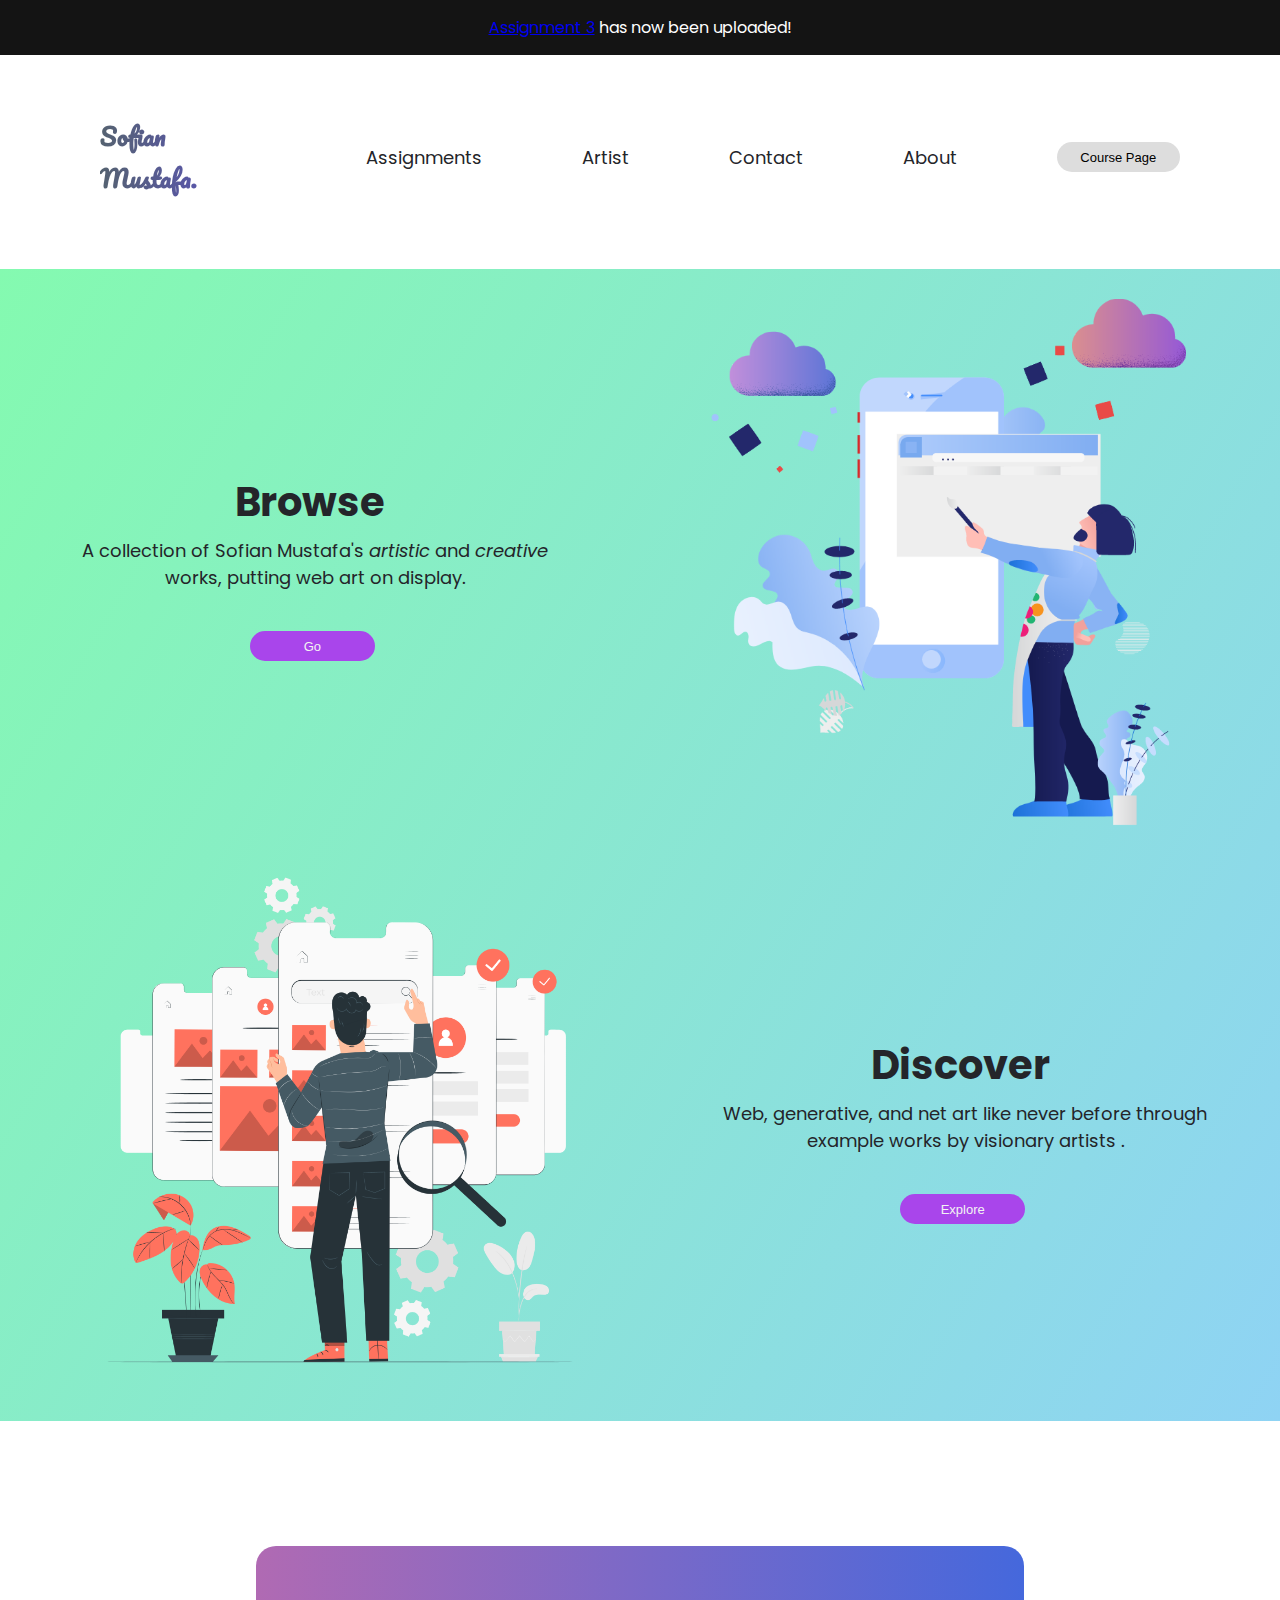
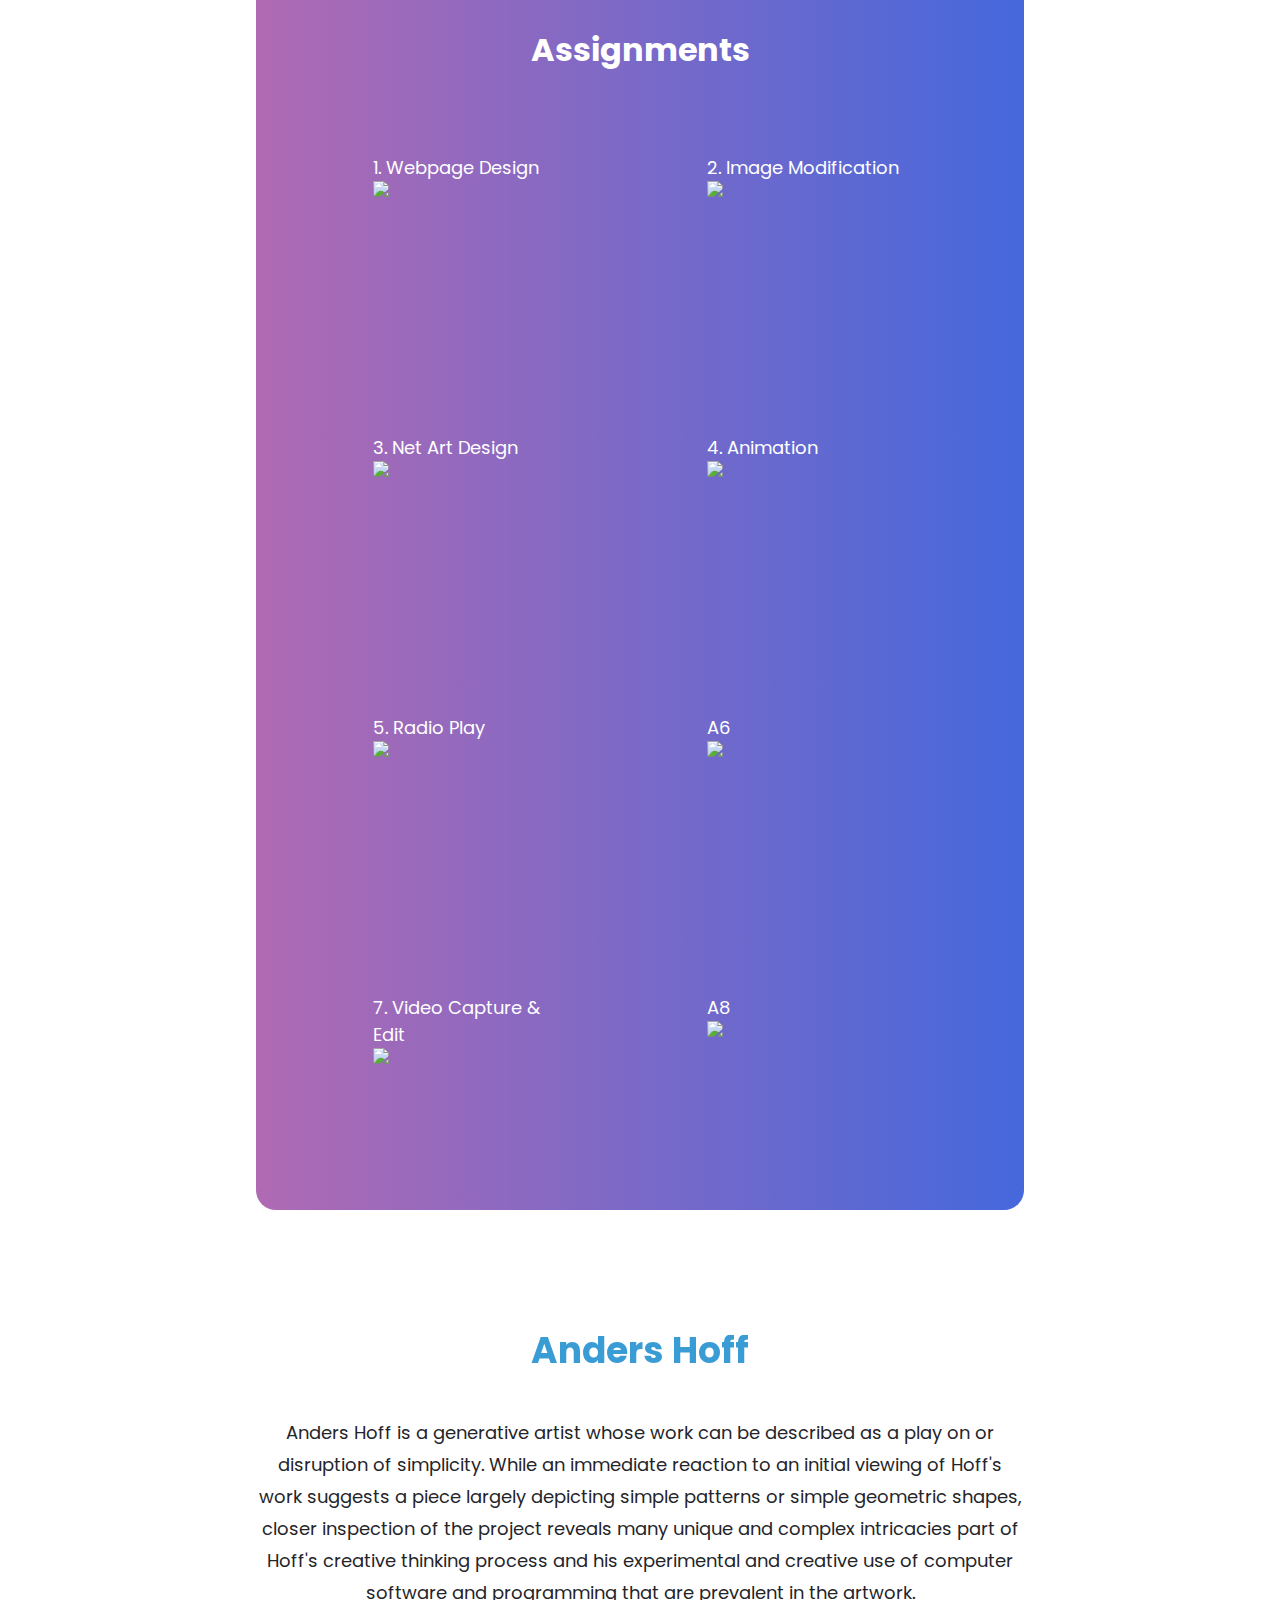
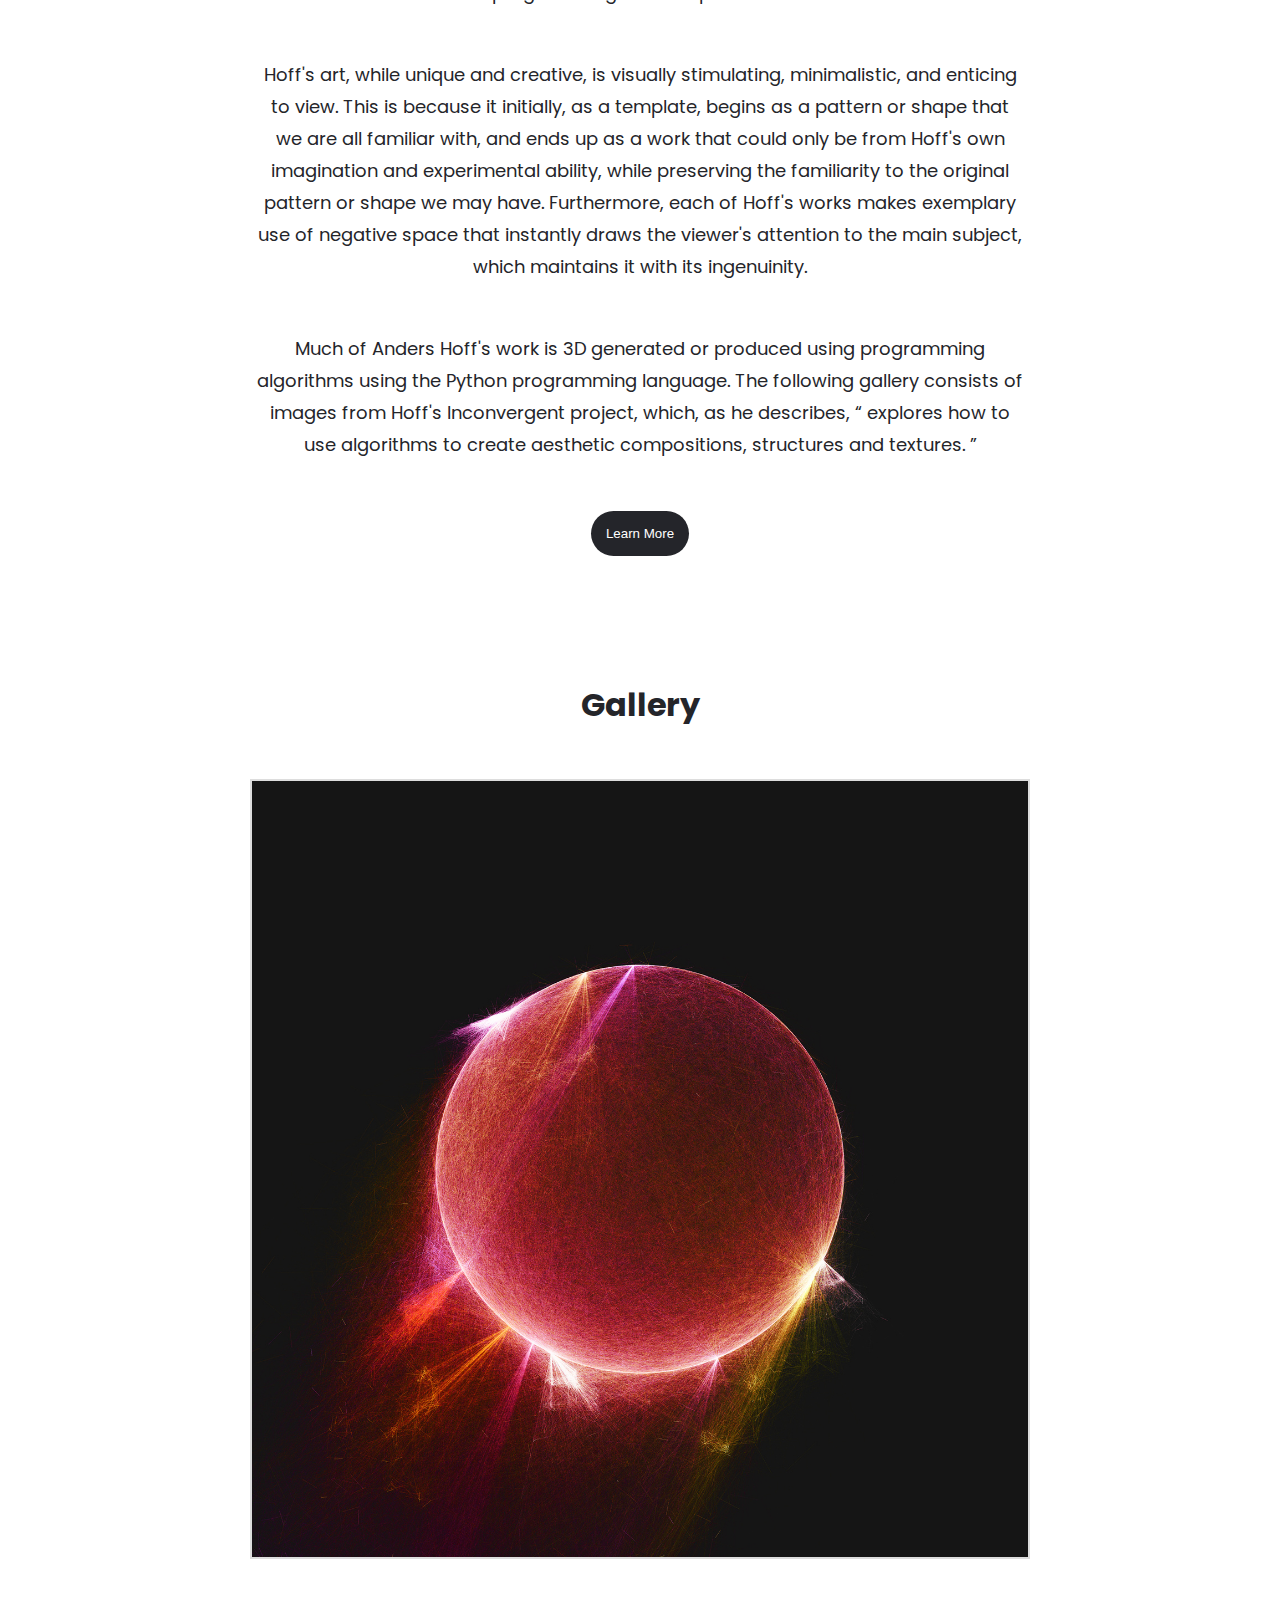
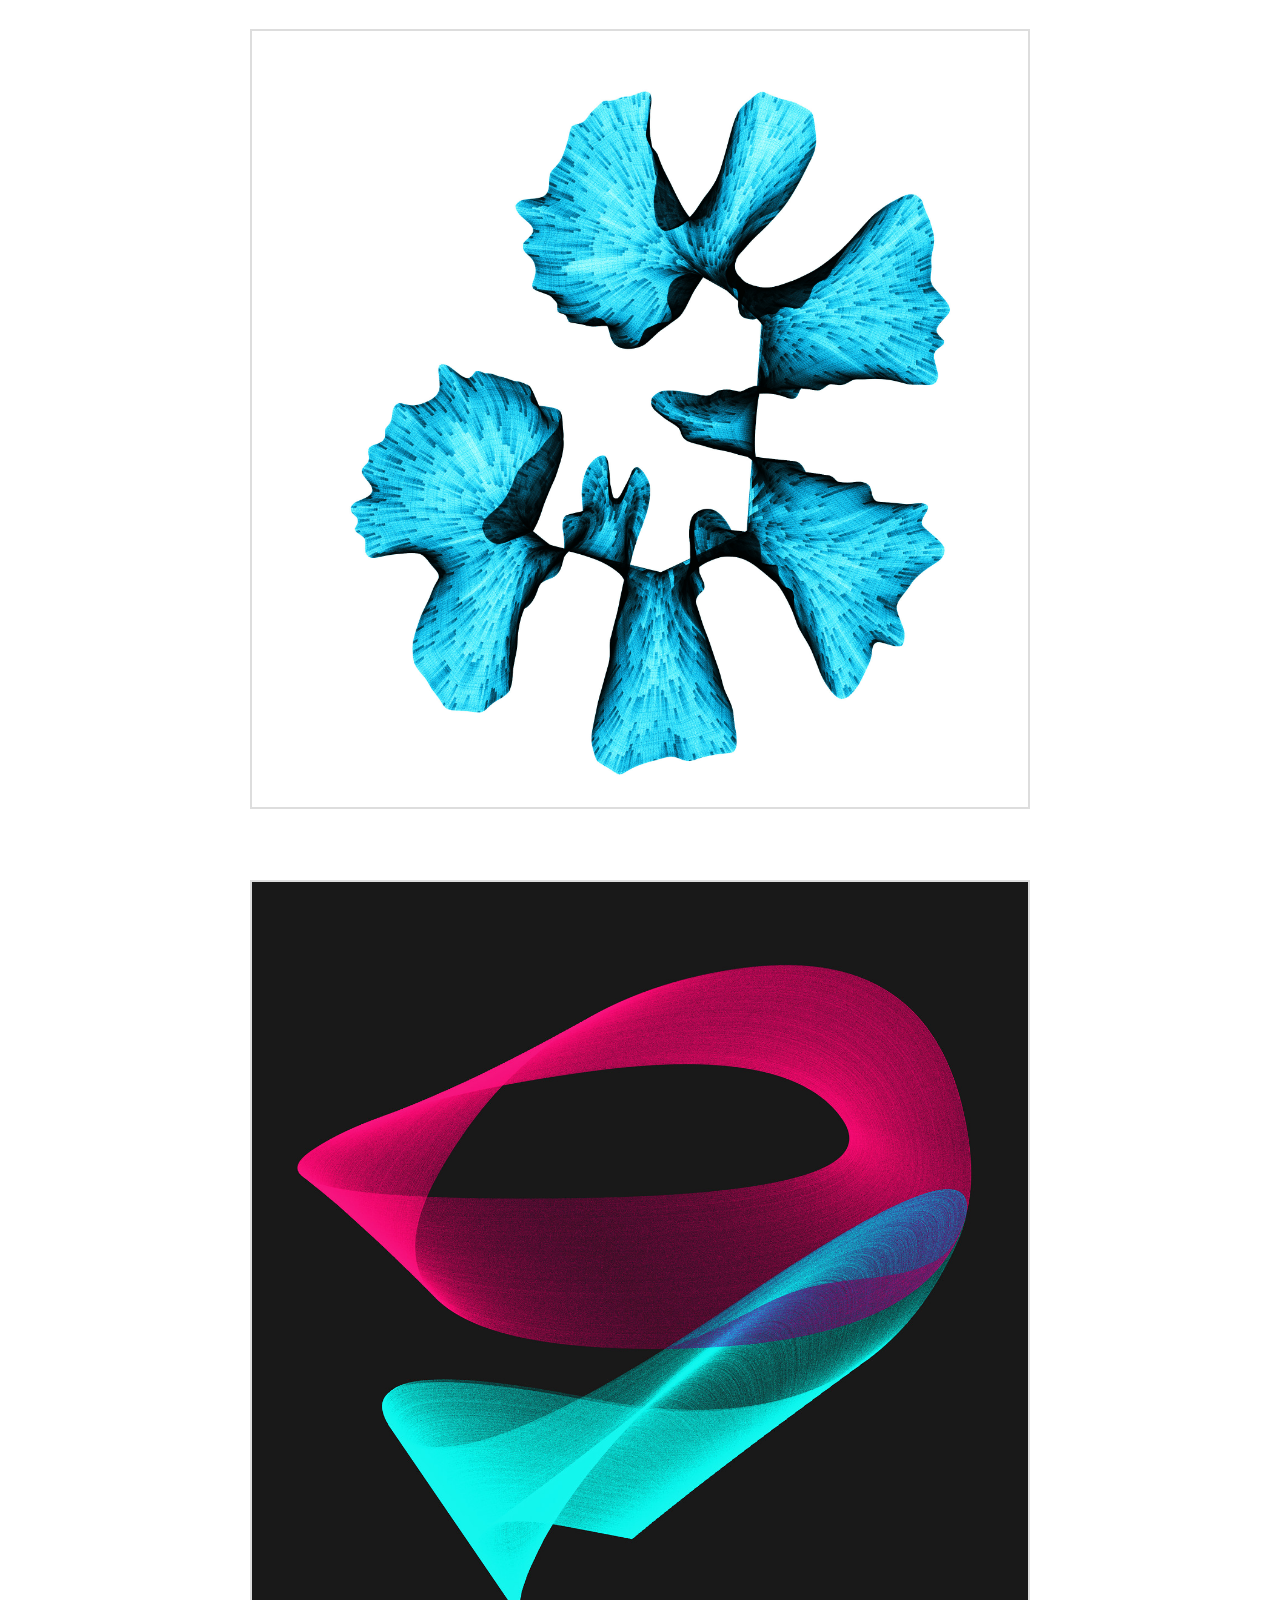
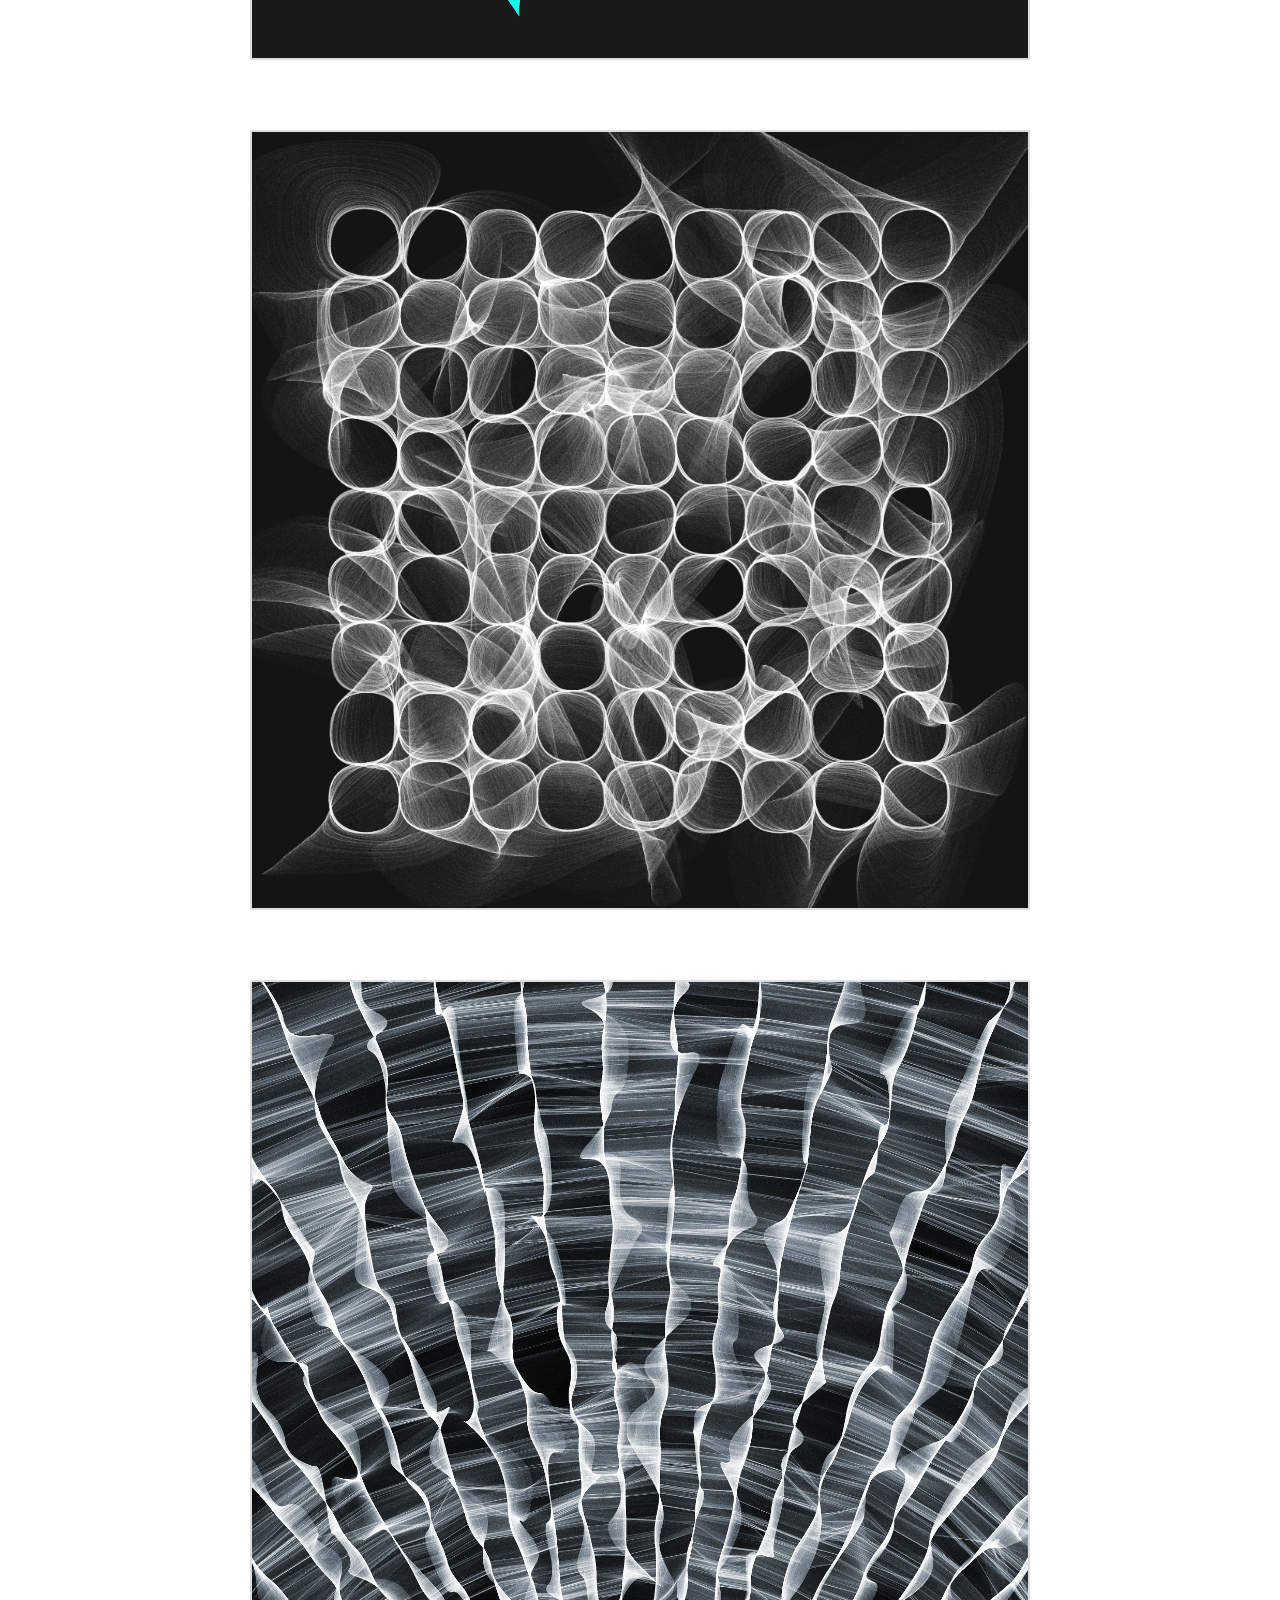
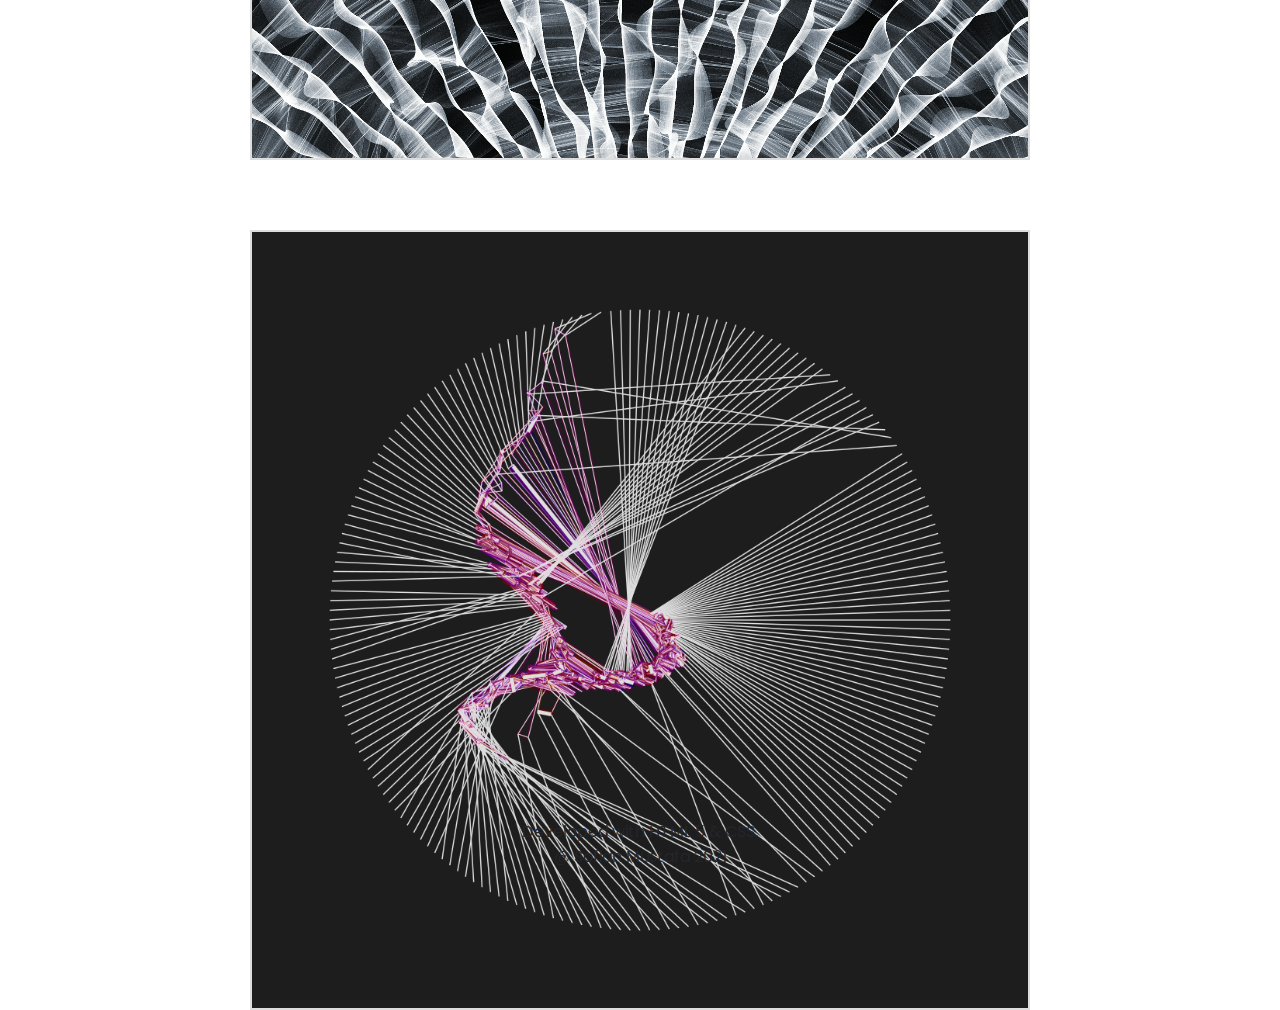
==== index.html @ a64d69df "Add files via upload" ====
<!DOCTYPE html>
<html lang="en">

<head>
    <meta charset="UTF-8">
    <meta name="viewport" content="width=device-width, initial-scale=1.0">
    <title>Art 321 Homepage | Sofian Mustafa</title>
    <link rel="stylesheet" href="styles.css">
    
</head>

<body>
    <div id="info-bar">
        <a href="./A3.html">Assignment 3</a> has now been uploaded!
    </div>

    <header>
        <div id="logo_container">
            <h2 id="logo">
                Sofian Mustafa.
            </h2>
        </div>
        <nav>
            <ul id="nav-links">
                <li>
                    <a href="#Assignments">Assignments</a>
                </li>
                <li>
                    <a href="#Artist">Artist</a>
                </li>
                <li>
                    <a href="Contact.html">Contact</a>
                </li>
                <li>
                    <a href="About.html">About</a>
                </li>

            </ul>
        </nav>
        
                <button onclick="location.href='https://people.ucalgary.ca/~jparker/art321/index.html'" type="button" id="CourseBtn">
                    Course Page
                </button>
        
    </header>

    
    <div id="hero" onselectstart="return false">

        <div id="hero-container-1">
            <div id="hero-text">
                <h2>Browse</h2>
                <p>
                    A collection of Sofian Mustafa's <i> artistic </i> and <i> creative </i> works, putting web art on display.
                </p>
                <button onclick="location.href='#Assignments'" type="button" id="HeroBtn">
                    Go
                </button>
            </div>
            <div id="illustration">
                <img src="./Media/net_art.png" width="550px">
            </div>
        </div>

        <div id="hero-container-2">
            <div id="illustration-2">
                <img src="./Media/Discovery.png" width="550px">
            </div>

            <div id="hero-text-2">
                <h2>Discover</h2>
                <p>
                    Web, generative, and net art like never before through example works by visionary artists .
                </p>
                <button onclick="location.href='#Gallery'" type="button" id="HeroBtn">
                    Explore
                </button>
            </div>
        </div>
    
    </div>

        <div id="Assignments">
            <h1 onselectstart="return false">
                Assignments
            </h1>

            <ol>
                <li>
                    <a href="#" title="Assignment 1">
                        1. Webpage Design
                        <img src="https://img.icons8.com/color/96/000000/html-5.png" width = 90px />
                    </a>
                </li>

                <li>
                    <a href="A2.html" title="Assignment 2">
                        2. Image Modification
                        <img src="https://img.icons8.com/color/96/000000/adobe-photoshop.png" width = 90px />
                    </a>
                </li>

                <li>
                    <a href="A3.html" title="Assignment 3">
                        3. Net Art Design
                        <img src="https://img.icons8.com/cotton/64/000000/computer.png" width = 90px />
                    </a>
                </li>

                <li>
                    <a href="index2.html" title="Assignment 4">
                        4. Animation
                        <img src="https://img.icons8.com/color/96/000000/adobe-flash.png" width = 90px />
                    </a>
                </li>

                <li>
                    <a href="index2.html" title="Assignment 5">
                        5. Radio Play
                        <img src="https://img.icons8.com/fluent/96/000000/audio-wave2.png" width = 90px/></a>
                </li>

                <li>
                    <a href="index2.html" title="Assignment 6">
                        A6
                        <img src="https://img.icons8.com/dusk/64/000000/download.png" width = 90px/>
                    </a>
                </li>

                <li>
                    <a href="index2.html" title="Assignment 7">
                        7. Video Capture & Edit
                        <img src="https://img.icons8.com/fluent/96/000000/video.png" width = 90px/></a>
                </li>

                <li>
                    <a href="index2.html" title="Assignment 8">
                        A8
                        <img src="https://img.icons8.com/dusk/64/000000/download.png" width = 90px/>
                    </a>
                </li>
            </ol>
        </div>

        <div id="Artist">
            <h1>
                Anders Hoff
            </h1>

            <p id="p1">
                Anders Hoff is a generative artist whose work can be described as a play on or disruption of simplicity. While
                an immediate reaction to an initial viewing of Hoff's work suggests a piece largely depicting simple patterns or simple geometric 
                shapes, closer inspection of the project reveals many unique and complex intricacies part of Hoff's creative thinking
                process and his experimental and creative use of computer software and programming that are prevalent in the artwork.
            </p>
            <p id="p2">
                Hoff's art, while unique and creative, is visually stimulating, minimalistic, and enticing to view. This is because it initially, as a template,
                begins as a pattern or shape that we are all familiar with, and ends up as a work that could only be from Hoff's own imagination and experimental ability, while preserving
                the familiarity to the original pattern or shape we may have. Furthermore, each of Hoff's works makes exemplary use of negative space that instantly draws the viewer's attention to the main
                subject, which maintains it with its ingenuinity.
            </p>
            <p id="p3">
                Much of Anders Hoff's work is 3D generated or produced using programming algorithms using the Python programming language. The following gallery consists of images from Hoff's Inconvergent project, which, as he describes,
                <q>
                    explores how to use algorithms to create aesthetic compositions, structures and textures.
                </q>
            </p>

            <button onclick="location.href='https://inconvergent.net/'" type="button" id="LearnMoreBtn">
                Learn More
            </button>

        </div>

        <div>
            <h1 id="Gallery_Title">
                Gallery
            </h1>
            <div id="Gallery">
                <img src= "./Media/1.jpg" width = 780>
                <img src= "./Media/2.jpg" width = 780>
                <img src= "./Media/3.jpg" width = 780>
                <img src= "./Media/4.png" width = 780>
                <img src= "./Media/5.png" width = 780>
                <img src= "./Media/6.png" width = 780>
            </div>
        </div>
    
    <footer>
        <p>
            Developed with HTML 5 & CSS.
        </p>
        <p>
            @ Sofian Mustafa 2021
        </p>
    </footer>
</body>
</html>
---- styles.css ----
@import url('https://fonts.googleapis.com/css2?family=Pacifico&display=swap');
@import url('https://fonts.googleapis.com/css2?family=Poppins:wght@300;400&display=swap');

*{
    box-sizing: border-box;
    margin: 0;
    padding: 0;
}
html{
    scroll-behavior: smooth;
    font-family: 'Poppins', sans-serif;
    
}

#info-bar{
    background: rgb(20, 20, 20);
    color: white;
    padding: 15px;
    text-align: center;
}

#info-bar a{
    text-decoration: underline;
}

header{
    display: flex;
    justify-content: space-around;
    align-items: center;
    margin-top: 20px;
    margin-bottom: 60px;
    padding: 40px 100px 10px 100px;
    
}

#CourseBtn{
    border: 2px solid transparent;
    background-color: rgb(221, 221, 221);
    border-radius: 20px;
    width: 125px;
    height: 30px;
    cursor: pointer;
    outline: none;
    font-size: small;
}

#CourseBtn:hover, #LearnMoreBtn:hover{
    background-color: rgb(169, 69, 235);
    box-shadow: 4px 8px #888888d2;
}


#logo {
    cursor: pointer;
    color: white;
    font-family: "Pacifico";
    font-size: 24px;
    margin-right: 100px;

    background: #4ECDC4; 
    background: -webkit-linear-gradient(to right, #556270, #4ECDC4);  
    background: linear-gradient(to right, #556270, #5b4ecd); 


    -webkit-background-clip: text;
    -webkit-text-fill-color: transparent;
}


li, h1, p{
    color: white;
}

a:link{
    text-decoration: none;
}
a:visited{
    text-decoration: none;
    color: white;
}
#nav-links{
    list-style: none;
    display: flex;
    justify-content: space-evenly;
    

}

header li{
    margin-right: 100px;
    font-size: 18px;
    font-style: bold;
}

#nav-links li a{
    transition: all 0.1s ease 0s;
    color: #24252a;
    font-size: large;
    
}


#nav-links li a:hover{
    transition: all 0.1s ease 0s;
    border-radius: 10px;
    border: solid 1.5px rgb(169, 69, 235);
    padding: 6px;
    
}

#hero{
    background-image: linear-gradient(120deg, #84fab0 0%, #8fd3f4 100%);
    padding: 1%;
    display: block;
    margin-left: auto;
    margin-right: auto;
    width: 100%;
}

#hero-container-1, #hero-container-2{
    display: flex;
    justify-content: center;
    align-items: center;

}


#hero #illustration-2{
    margin-right: 8%;
}

#hero #illustration{
    margin-left: 8%;
    margin-top: 1%;
    position: relative;
}



#hero-text h2{
    font-size: 40px;

    color: #24252a;
    width: 200px;
    margin-left: 145px;
    margin-bottom: 5px;
    text-align: center;

}
#hero-text p{
    color: #24252a;
    width: 500px;
    font-size: 18px;
    text-align: center;
}

#hero-text p i{
    background: transparent;
}

#hero-text-2 h2{

    font-size: 40px;
    color: #24252a;
    width: 200px;
    margin-left: 145px;
    margin-bottom: 5px;
    text-align: center;
    
}

#hero-text-2 p{
    color: #24252a;
    width: 500px;
    font-size: 18px;
    text-align: center;
    
}

#HeroBtn{
    border: 2px solid transparent;
    background-color: rgb(169, 69, 235);
    border-radius: 20px;
    width: 125px;
    height: 30px;
    cursor: pointer;
    outline: none;
    font-size: small;
    margin-top: 40px;
    margin-left: 185px;
    color: rgb(243, 243, 243);
    
    
}

#Assignments{
    margin: 125px;
    margin-right:20%;
    margin-left: 20%;
    padding: 30px 50px 160px 50px;
    border-radius: 20px;
    background: #4568DC; 
    background: -webkit-linear-gradient(to right, #B06AB3, #4568DC); 
    background: linear-gradient(to right, #B06AB3, #4568DC); 


}

#Assignments h1 {
    text-align: center;
    margin-top: 50px;
    margin-bottom: 80px;
    background: none;
    cursor: default;
}
#Assignments ol {
    display: grid;
    grid-template-columns: repeat(auto-fit, minmax(300px, 1fr));
    grid-row-gap: 10%;
    justify-items: center;
    align-items: center;
    justify-content: space-around;
    background: none;
    font-size: 18px;

}

#Assignments ol li{
    display: grid;
    background: none;

}

#Assignments ol li a{

    transition: all 0.1s ease 0s;
    background: none;
    width: 200px;
    height: 200px;
    color: white;


}

#Assignments ol li a:hover{
    transition: all 0.1s ease 0s;
    border-radius: 10px;
    padding: 10px;
    border: 2px solid transparent;
    background: #2fe3fb23;


}

#Assignments ol li a img{
    display: grid;
    background: none;

}


#Artist{
    text-align: center;
    margin: 125px 0px 125px 0px;
    padding: 0px 20% 0px 20%;
    line-height: 2rem;
    font-size: large;
}

#p1{
    margin: 50px 0px 50px 0px;
    color: #24252a;
}

#p2{
    color: #24252a;
}

#p3{
    margin-top: 50px;
    color: #24252a;
}

#Artist h1{
    background: linear-gradient(90deg, rgb(140, 0, 255) 0%, #3a9cd5 12%);
    -webkit-background-clip: text;
    -webkit-text-fill-color: transparent;
}

#LearnMoreBtn{
    background-color: #24252a;
    border: none;
    color: white;
    border-radius: 35px;
    padding: 15px;
    margin-top: 50px;
    cursor: pointer;
    outline: none;
}

#Gallery{
    display: grid;
    justify-items: center;
    align-items: center;

    margin-left: 50px;
    margin-right: 50px;
    grid-template-columns: repeat(auto-fit, minmax(800px, 1fr));
    grid-row-gap: 1.5%;
    margin-bottom: 10rem;
}

#Gallery img {
    border: 2px solid rgb(221, 221, 221);
}

#Gallery_Title{
    text-align: center;
    padding-bottom: 50px;
    color: #24252a;
}

footer{
    background-image: url(https://loading.io/asset/442985);
    margin-bottom: 5rem;
    color: #24252a;
    text-align: center;
}

footer p {
    color: #24252a;
}

@media screen and (max-width:1683px){
    #Assignments{
        padding-bottom: 20%;
    }

}


@media screen and (max-width:1183px){
    #Assignments{
        padding-bottom: 120%;
    }
}

@media screen and (max-width:956px){
    #Assignments{
        padding-bottom: 120%;
    }
}


/*@media screen and (max-width:2222px){
    #hero #illustration{
        background-size: 550px;
        margin-left: 1050px;
        margin-top: 150px;
        width: 530px;
    }

    #hero #illustration-2{
        background-size: 550px;
        margin-left: 200px;
        margin-top: 300px;
    }

    #hero-text-2 p{
        margin-left: 750px;
    }
    #hero-text-2 h2{
        margin-left: 750px;
    }

    #hero-text p{
        margin-left: 800px;
    }
    #hero-text h2{
        margin-left: 800px;
    }

}*/
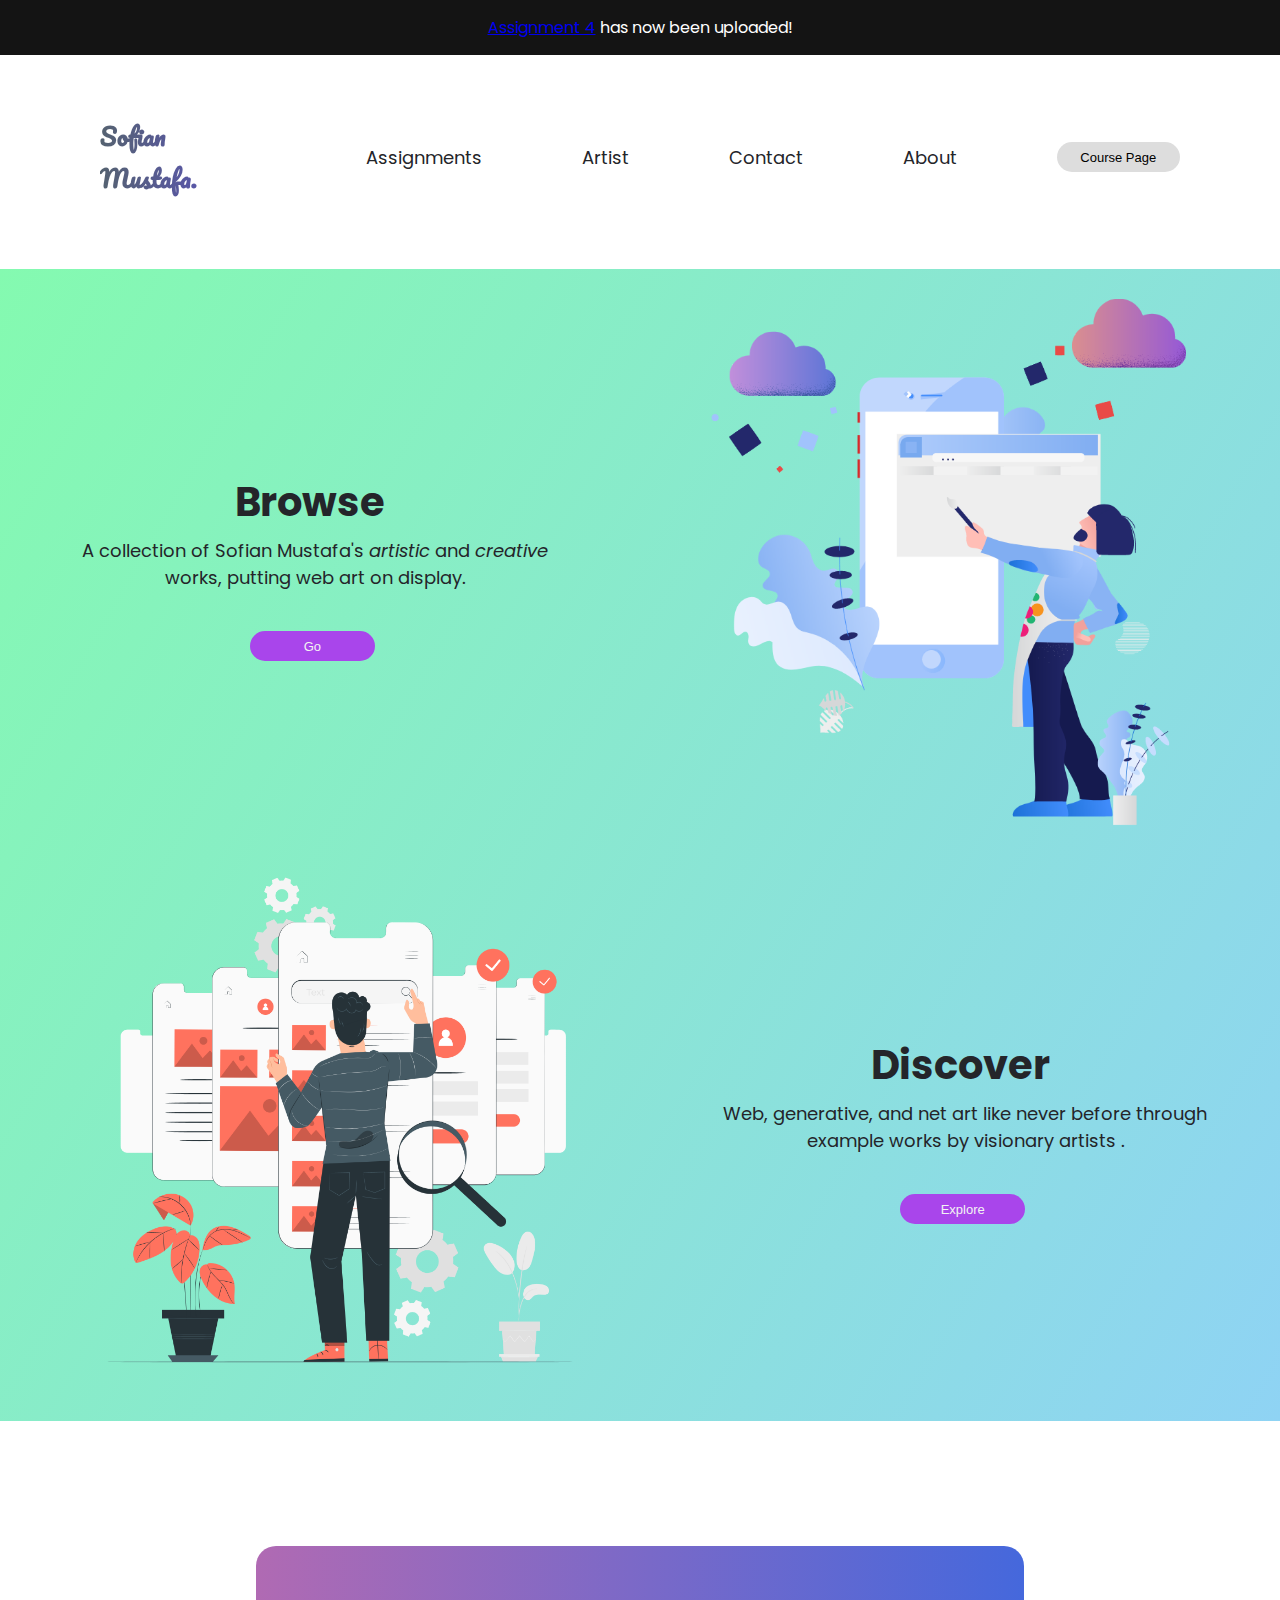
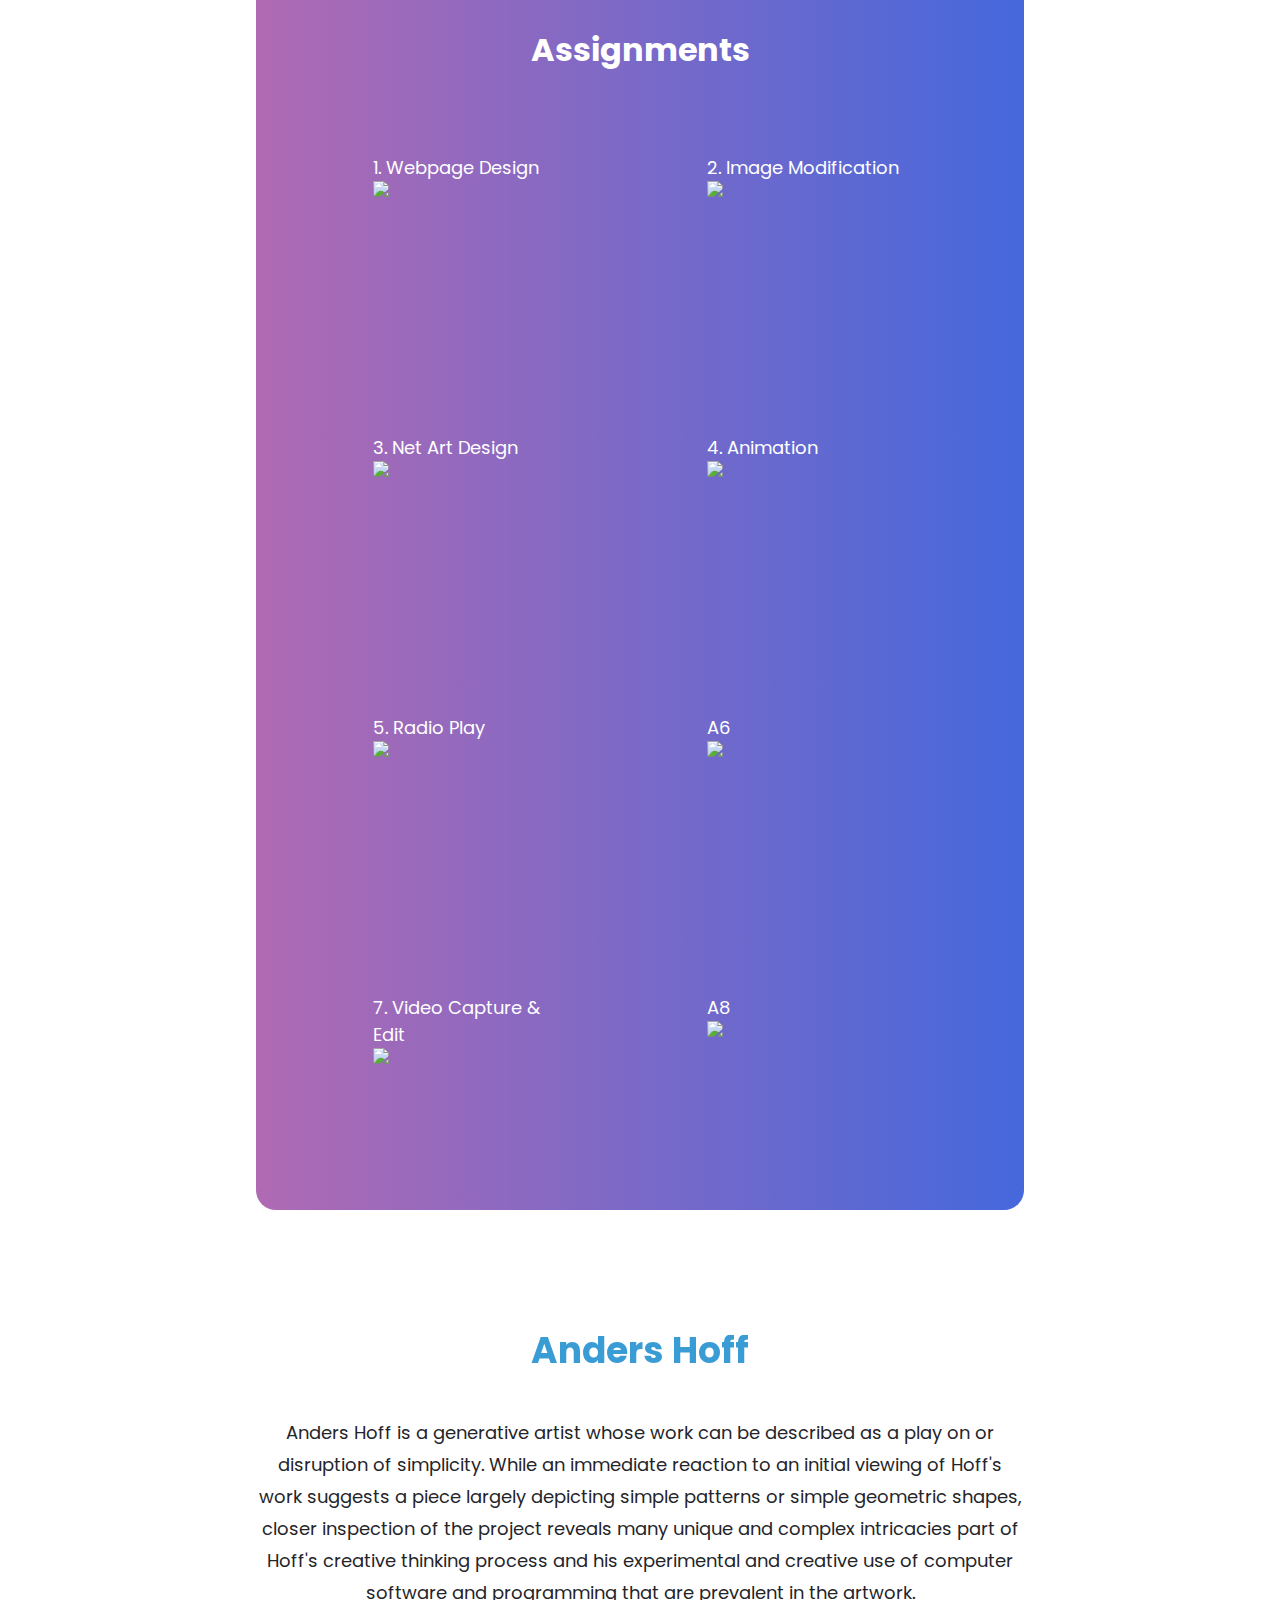
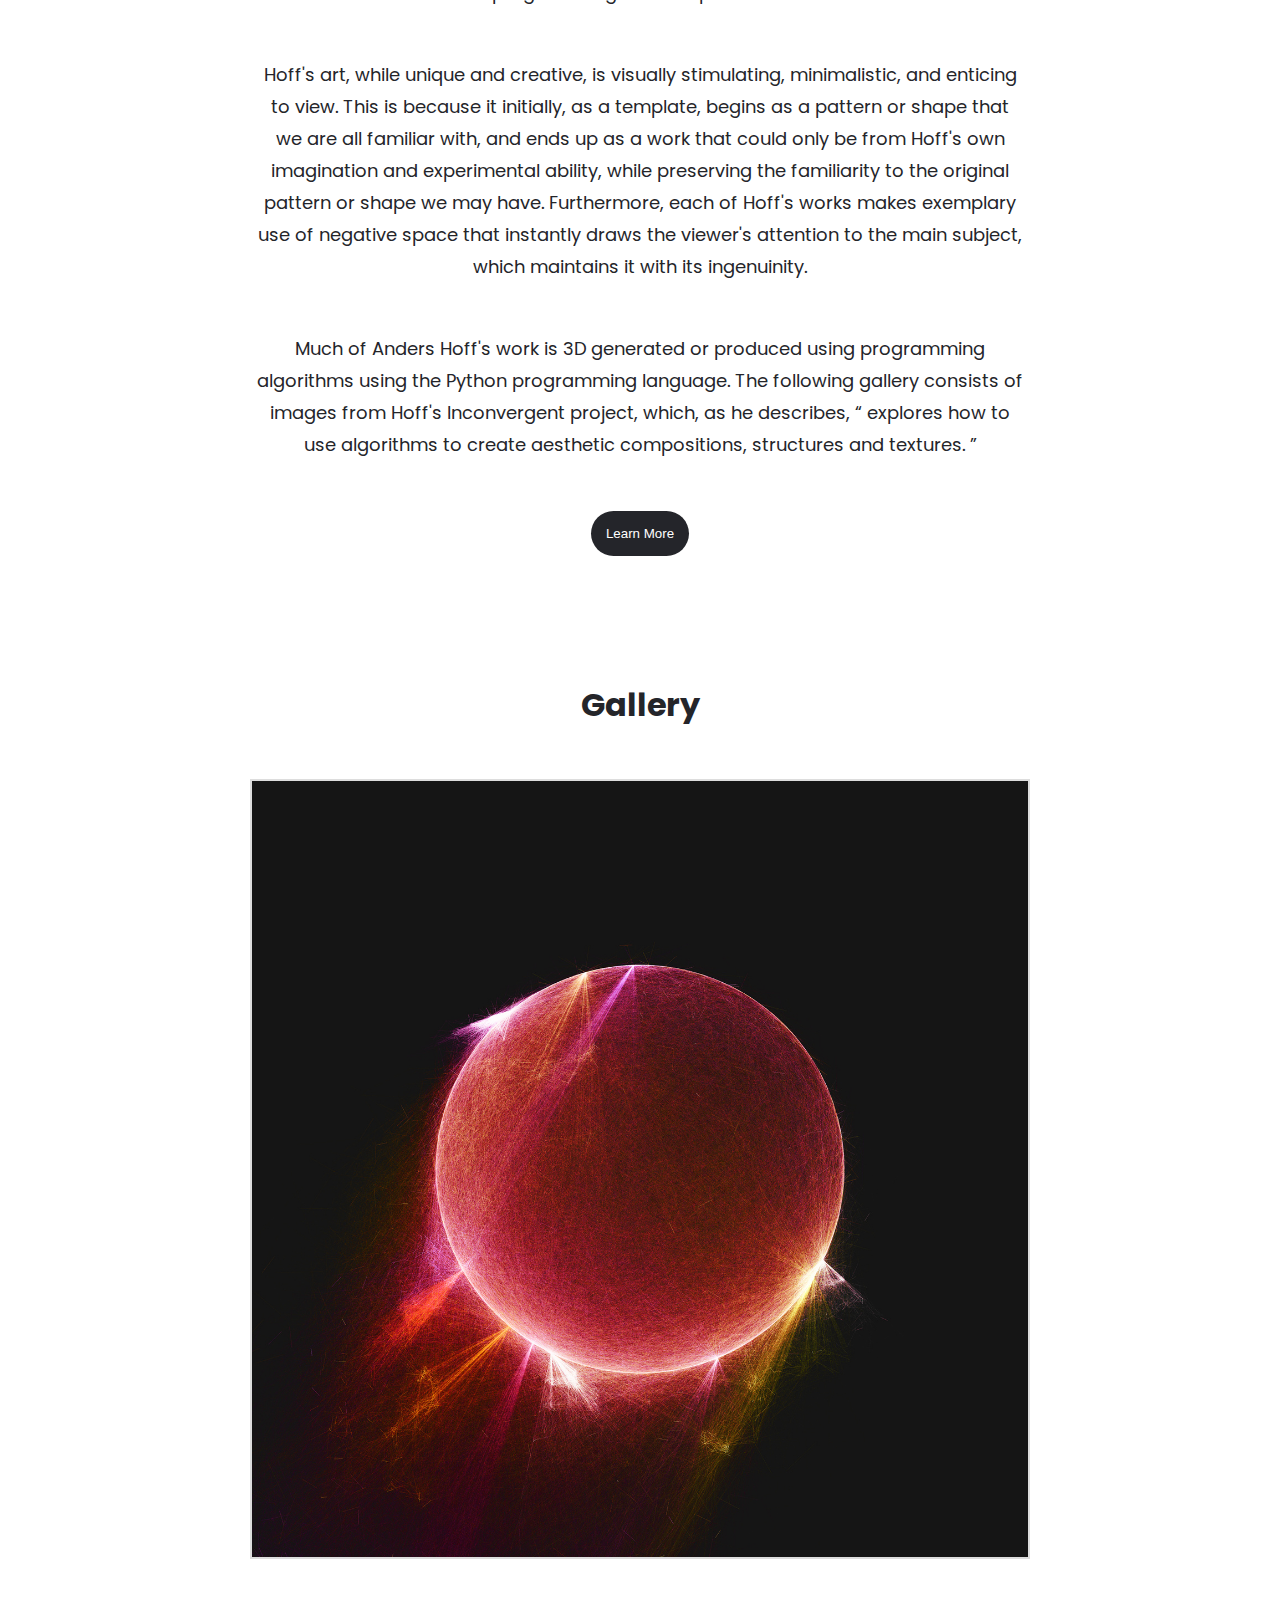
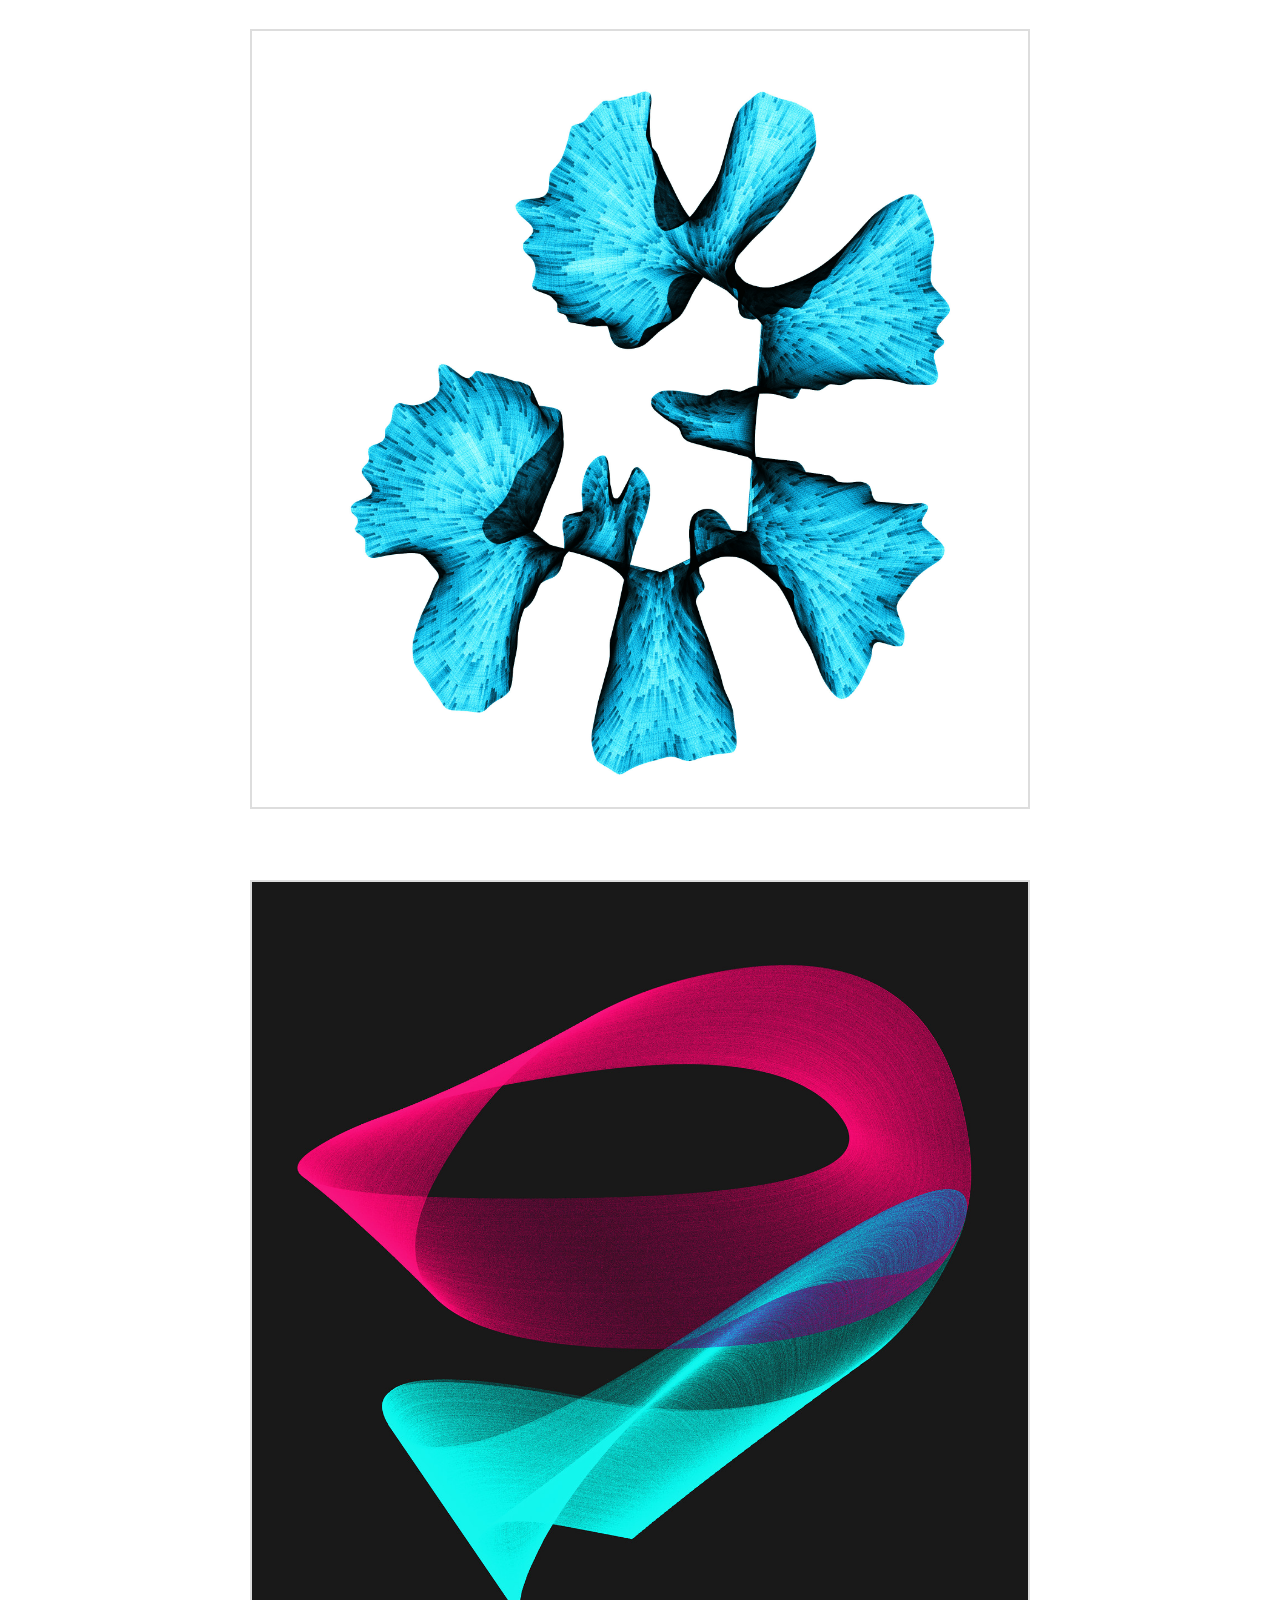
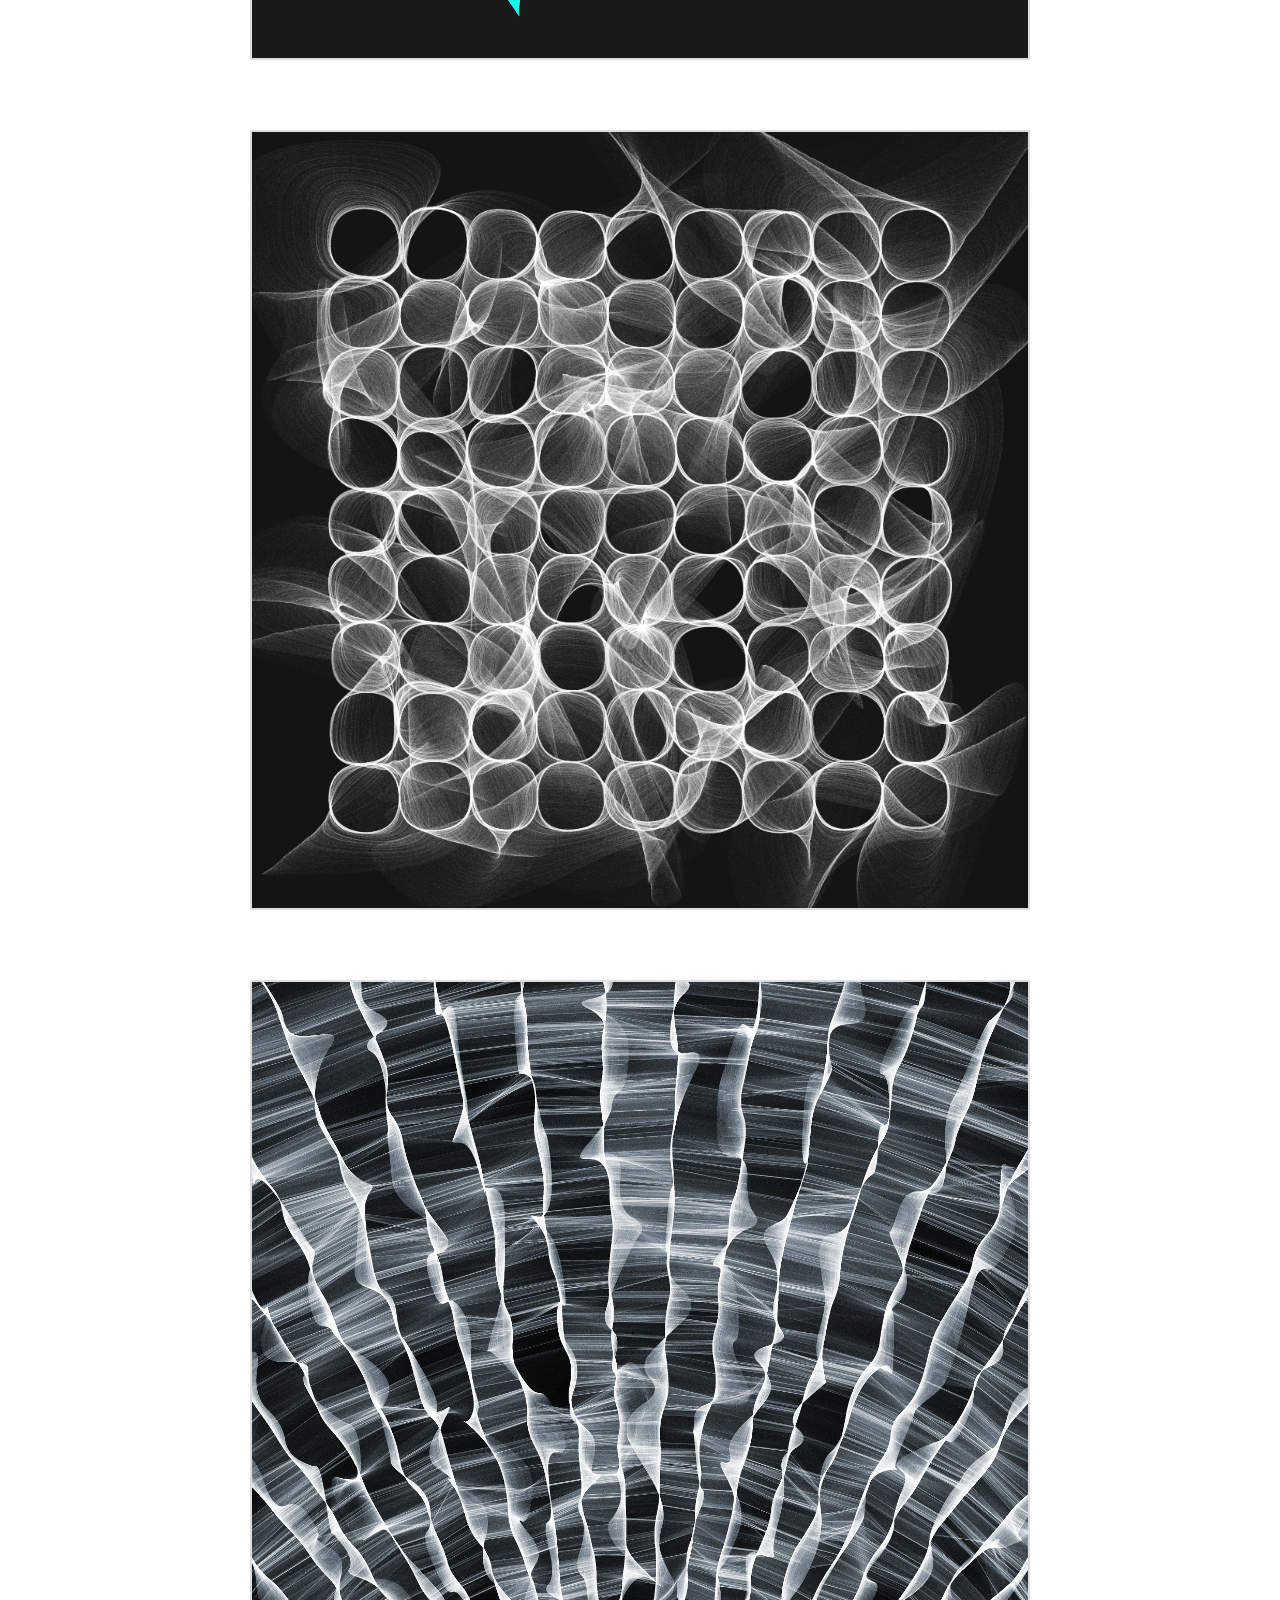
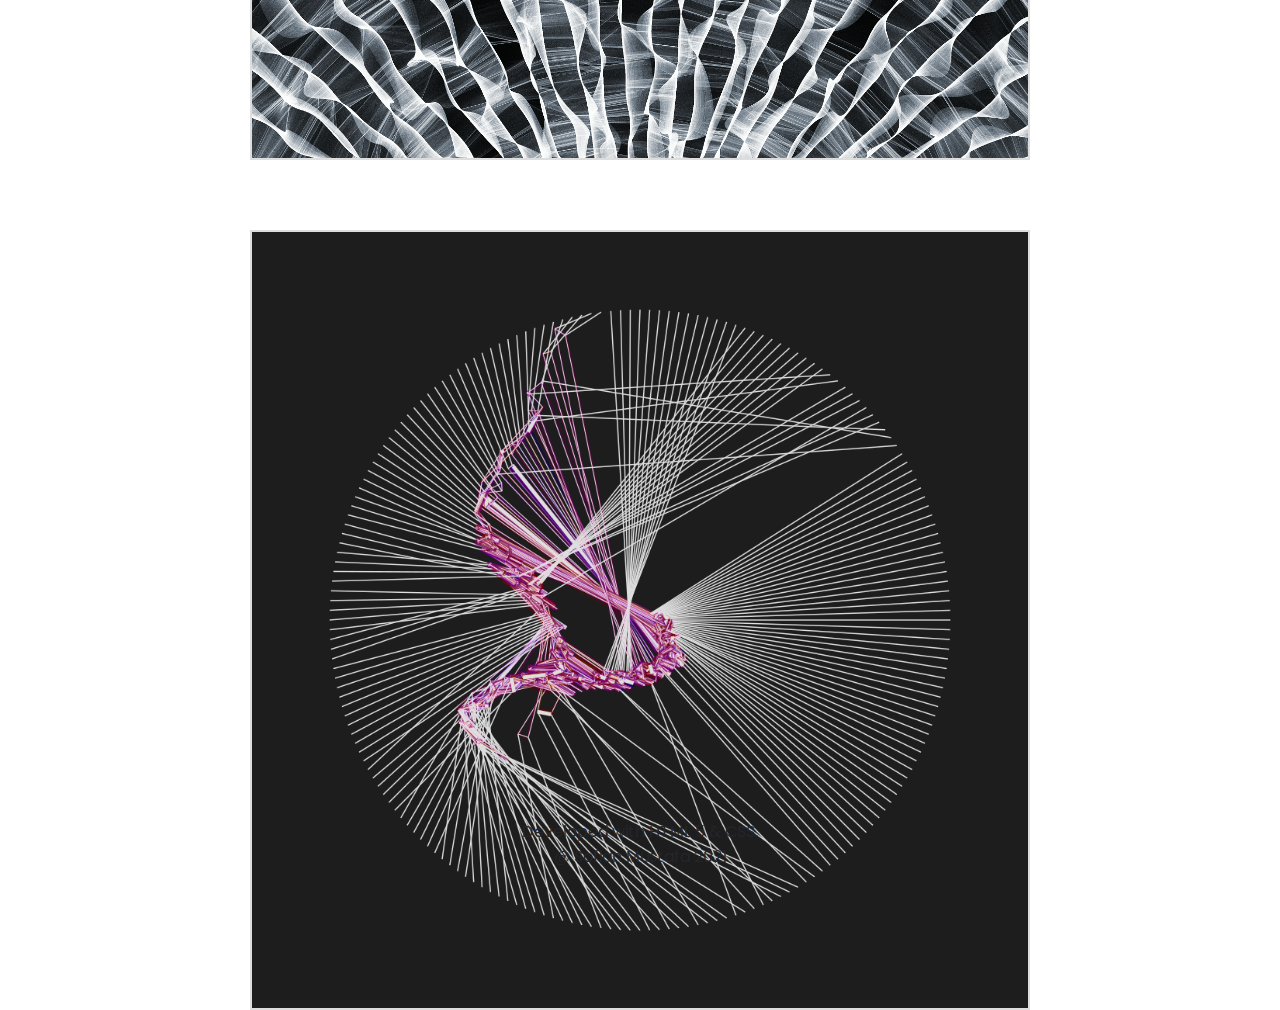
==== commit 49d18537: "Add files via upload" ====
--- a/index.html
+++ b/index.html
@@ -11,7 +11,7 @@
 
 <body>
     <div id="info-bar">
-        <a href="./A3.html">Assignment 3</a> has now been uploaded!
+        <a href="./A4.html">Assignment 4</a> has now been uploaded!
     </div>
 
     <header>
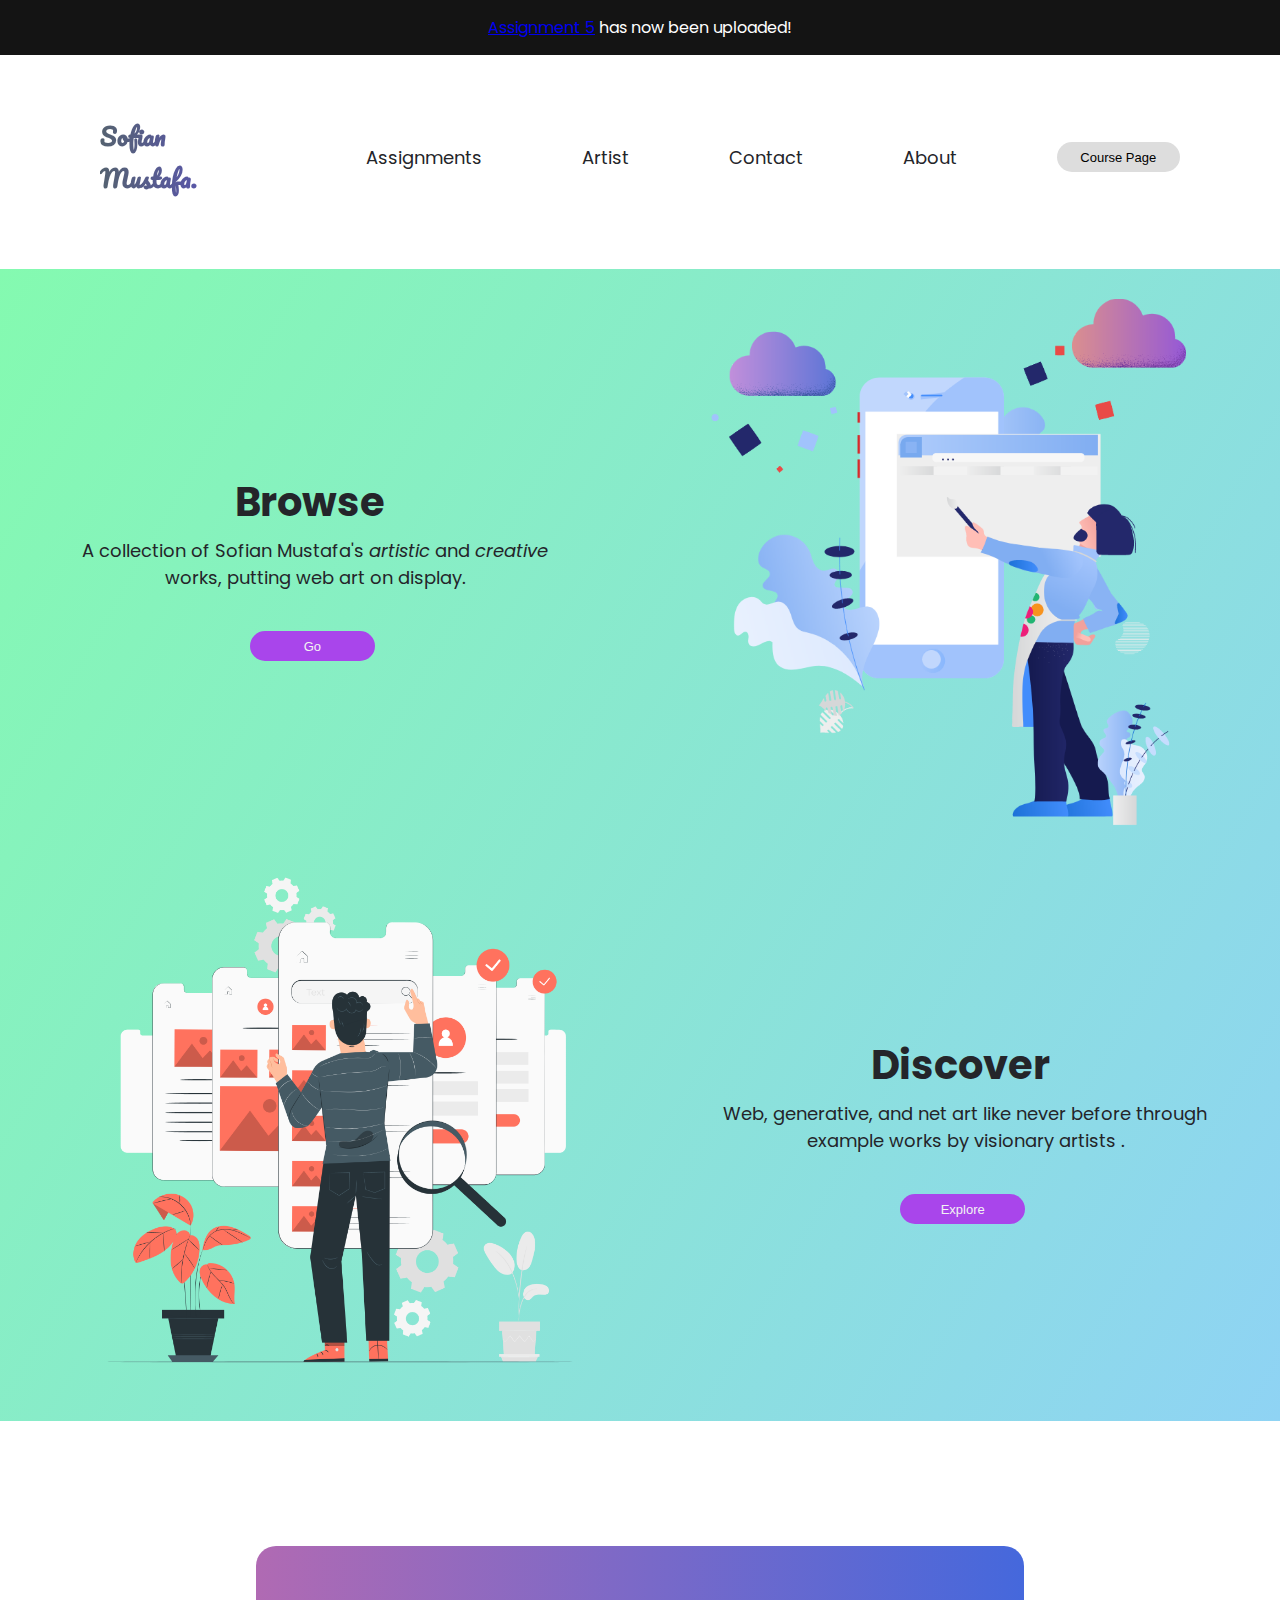
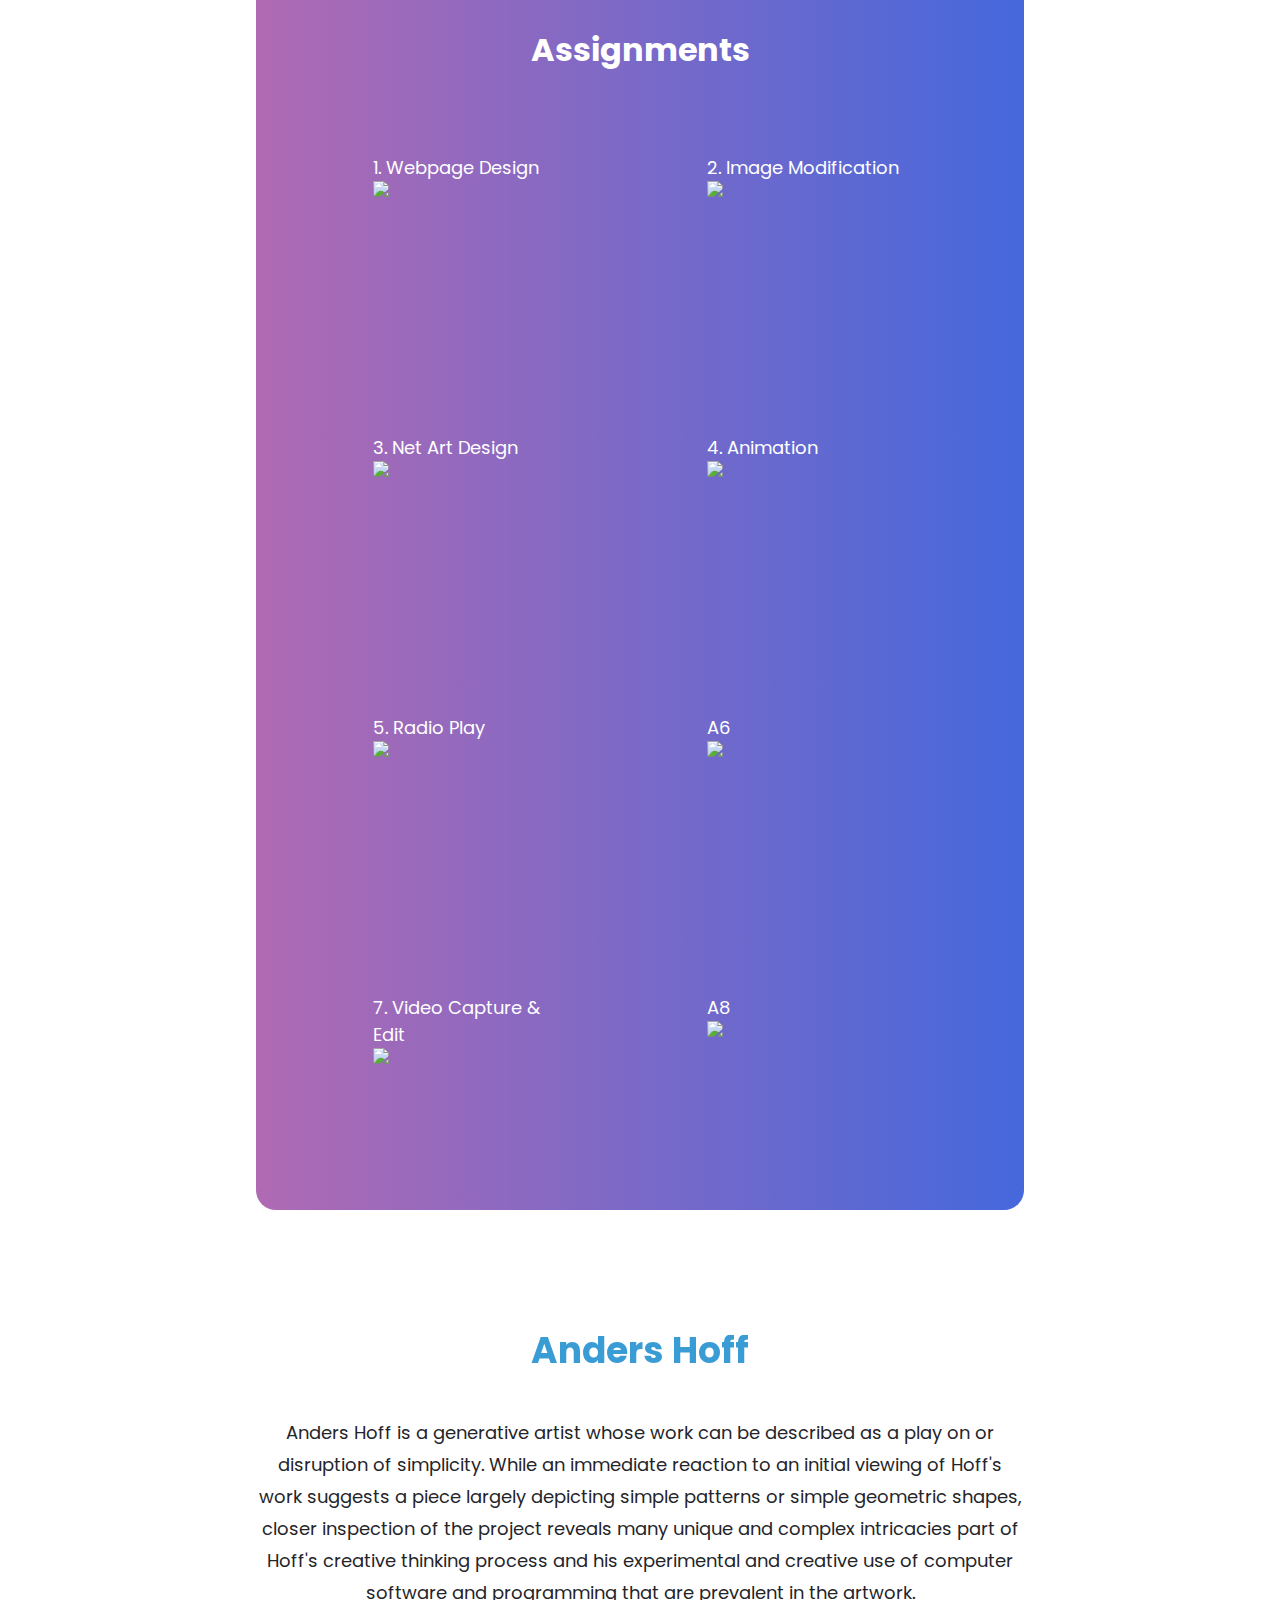
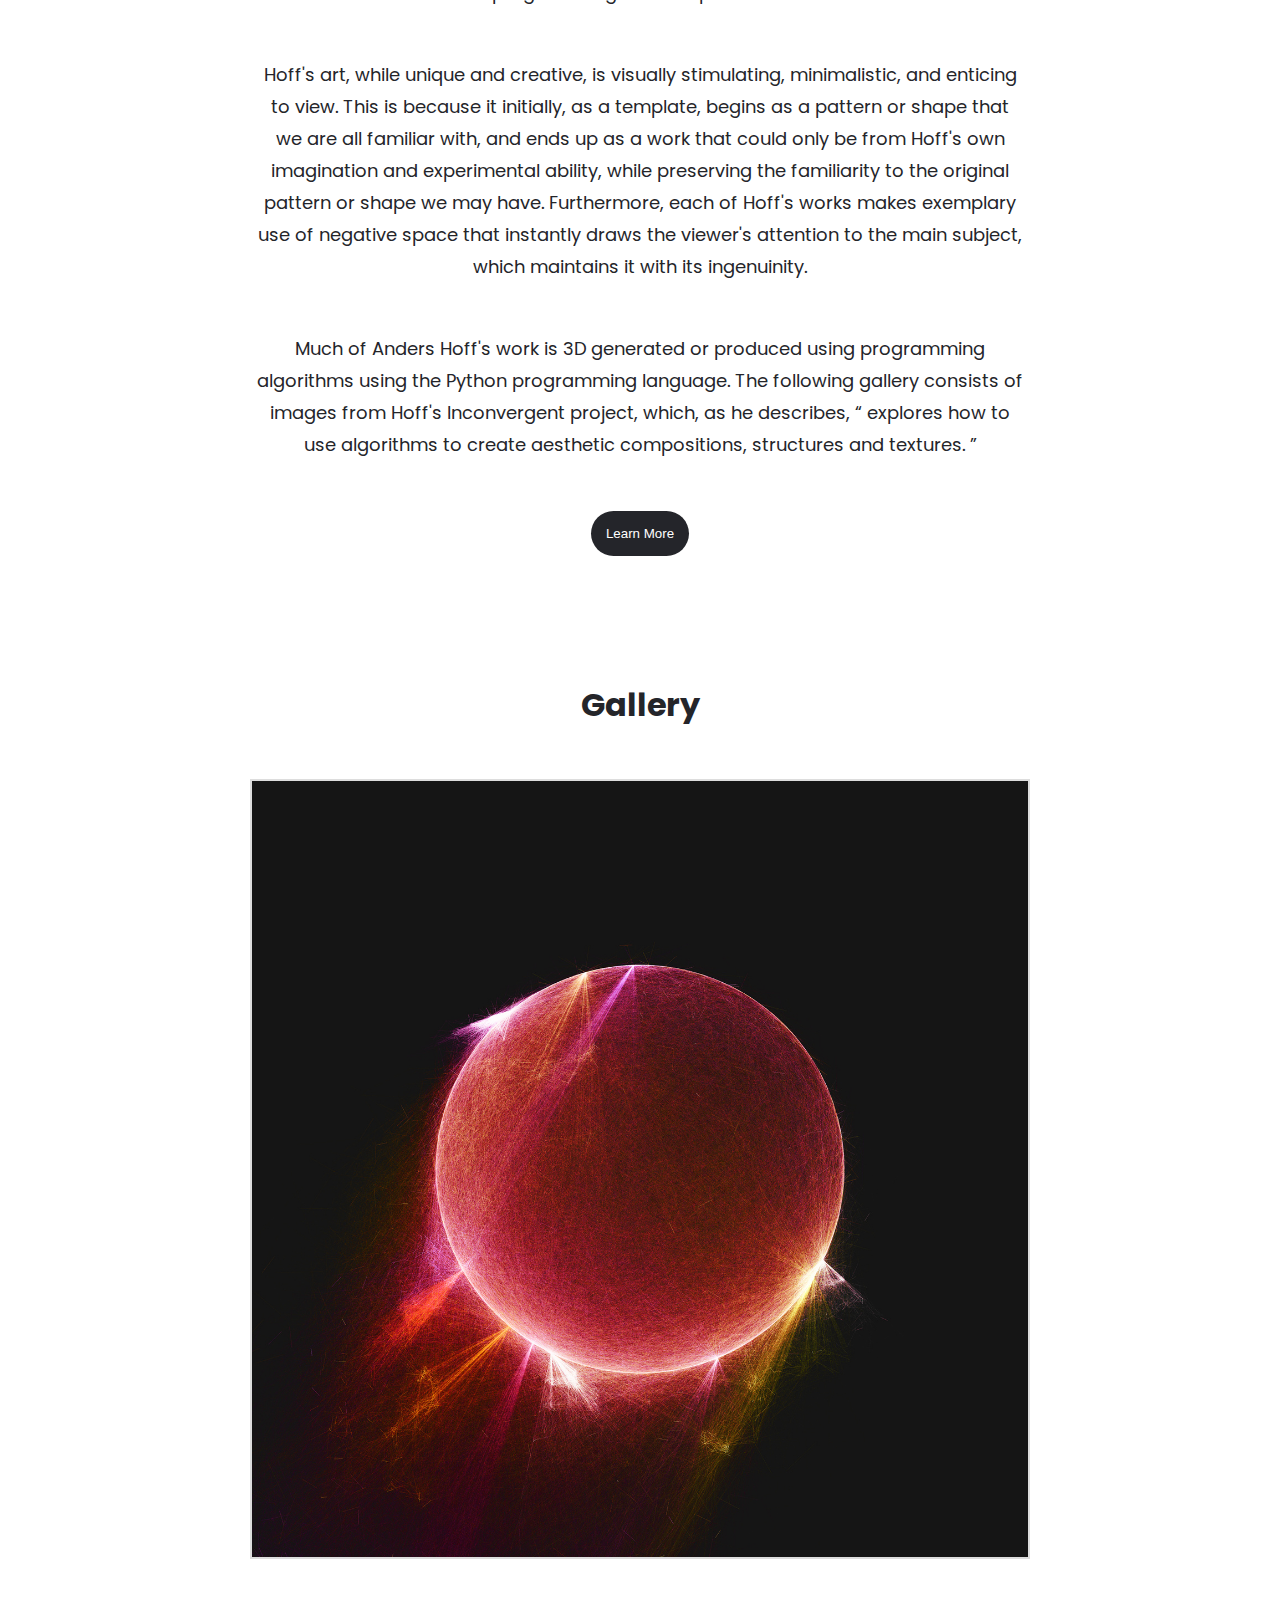
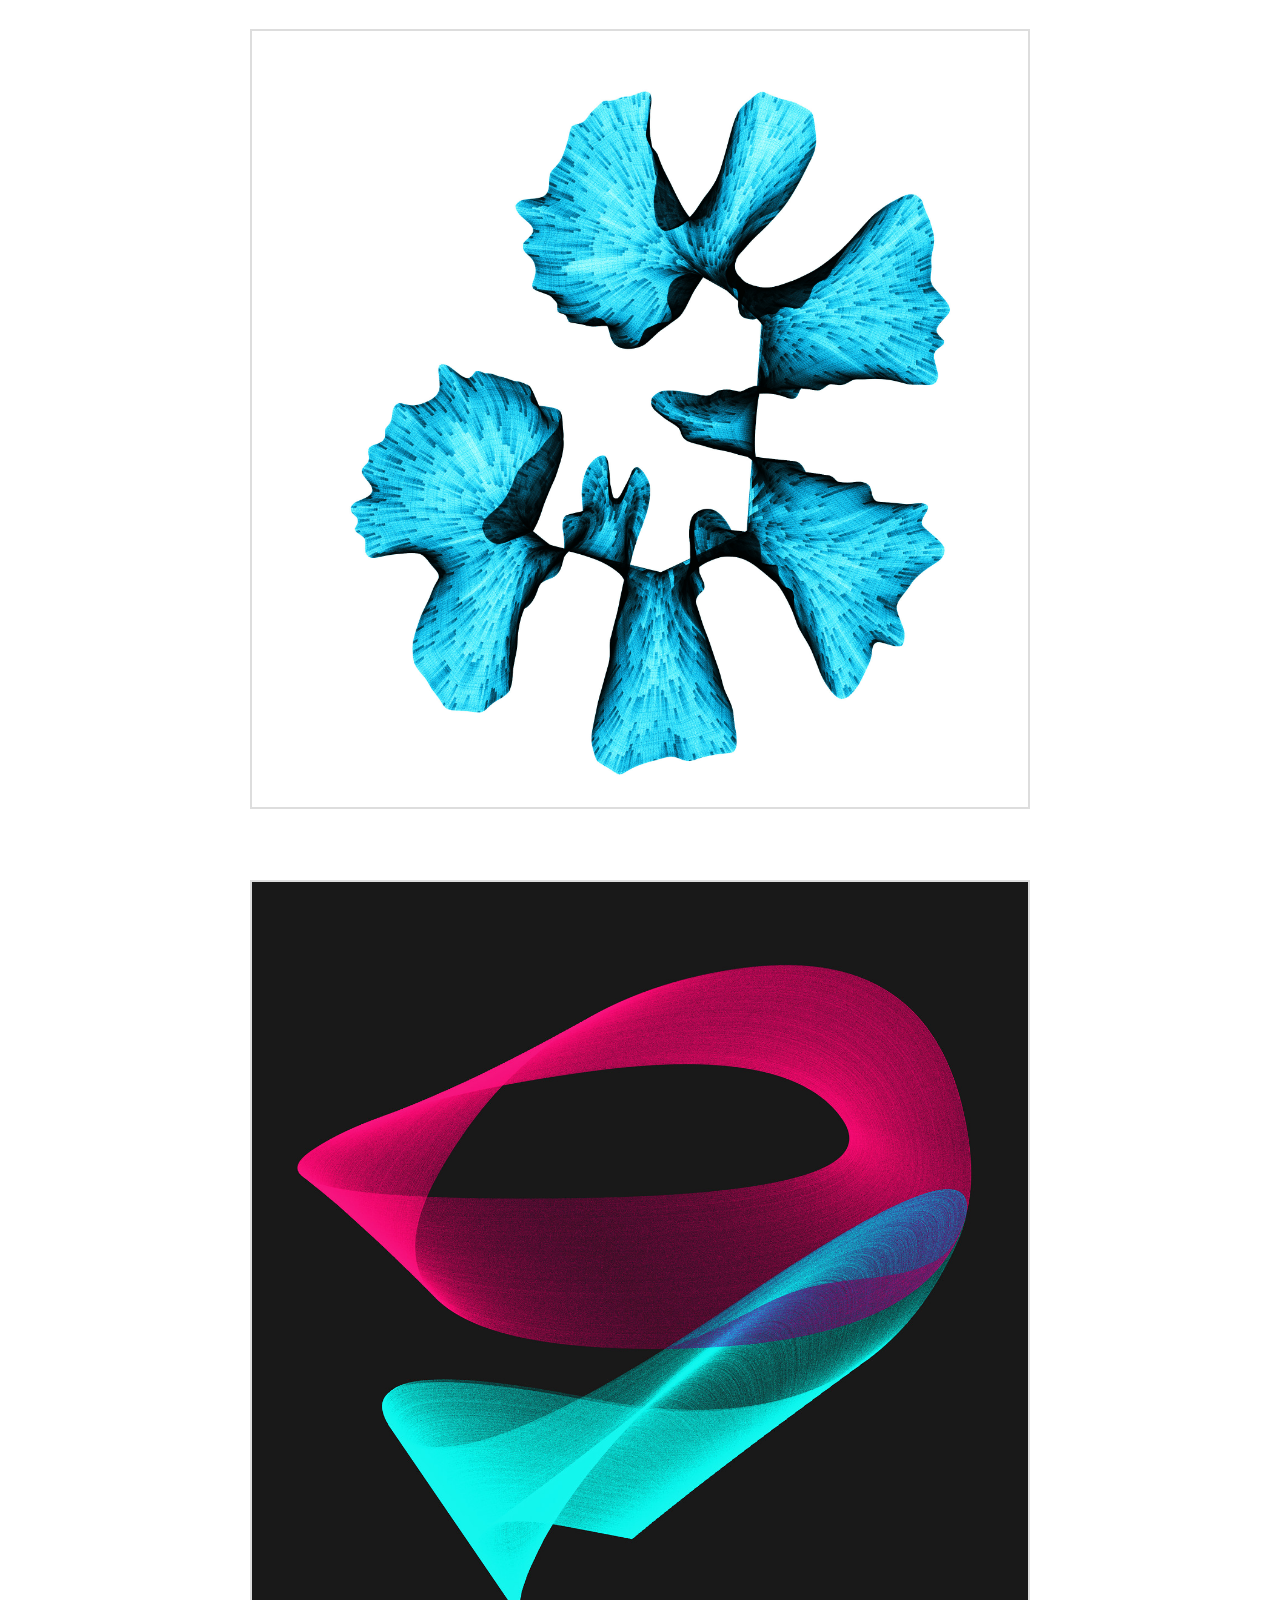
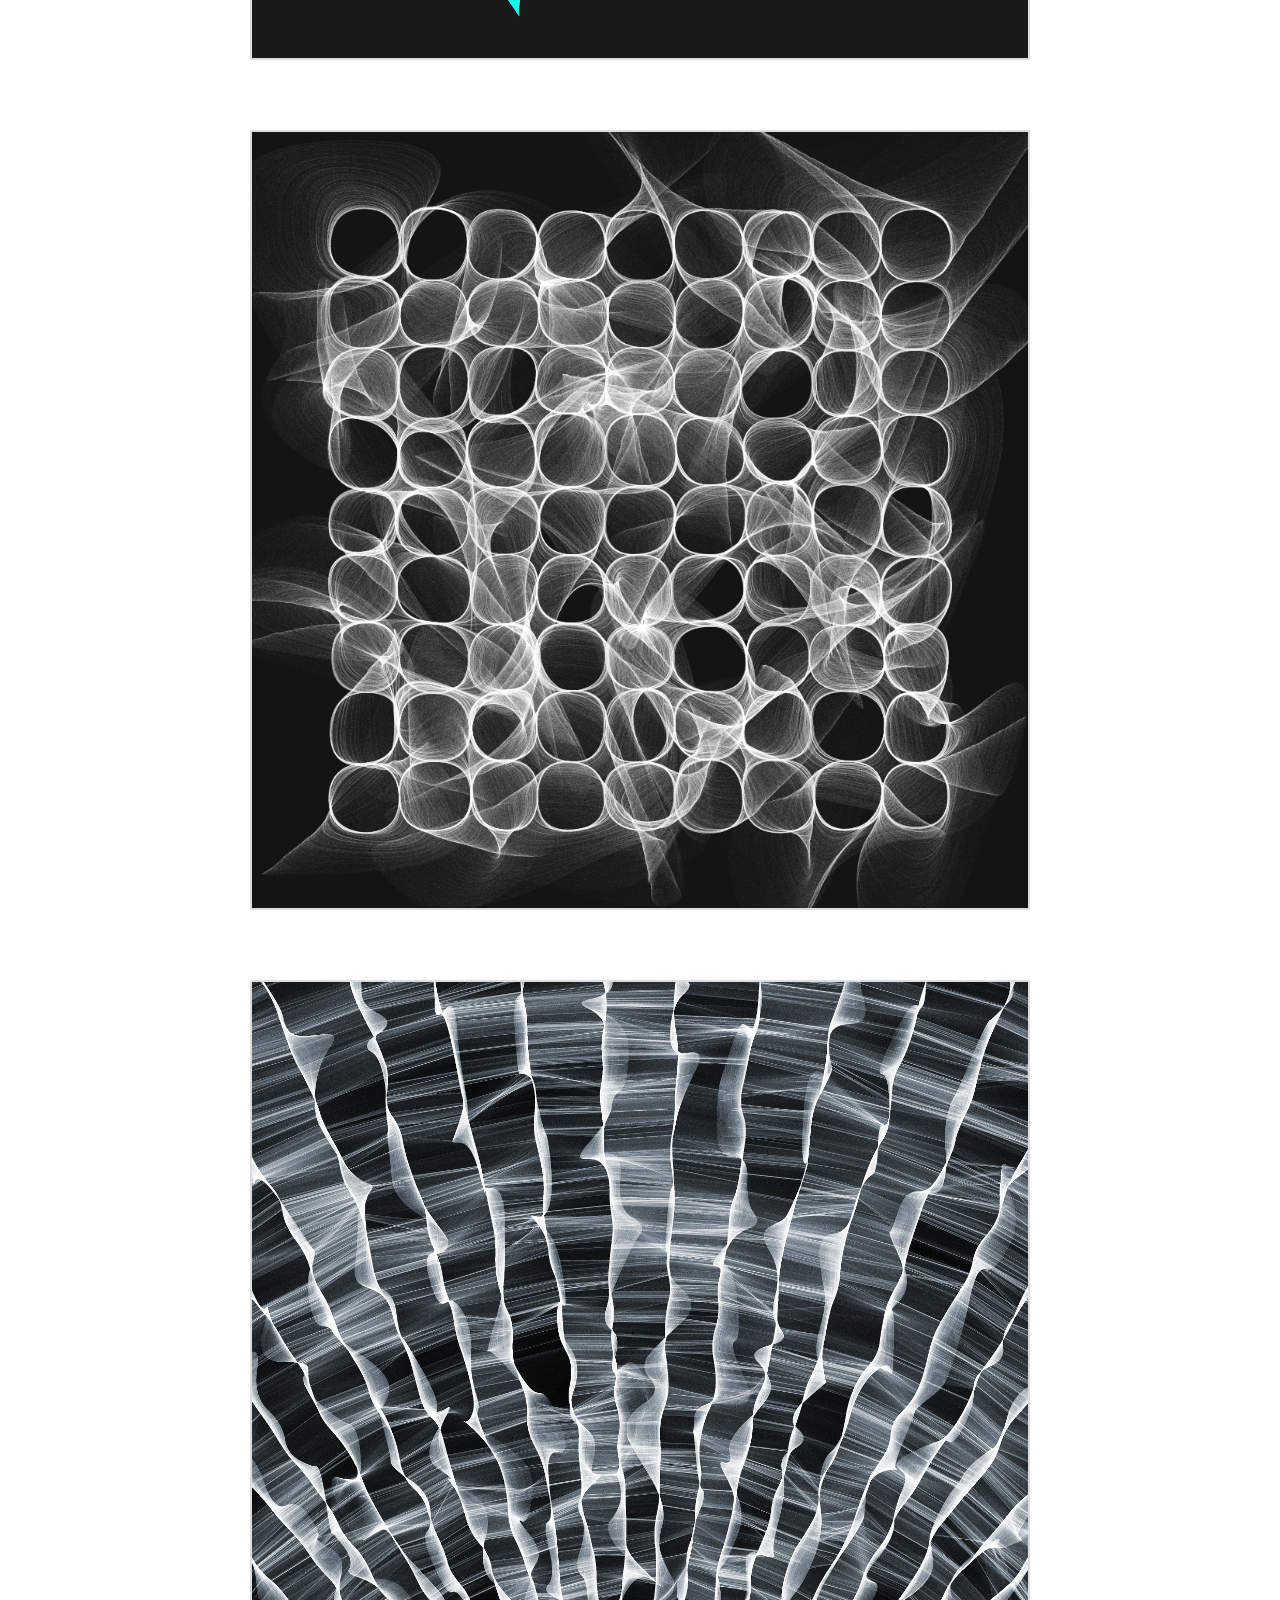
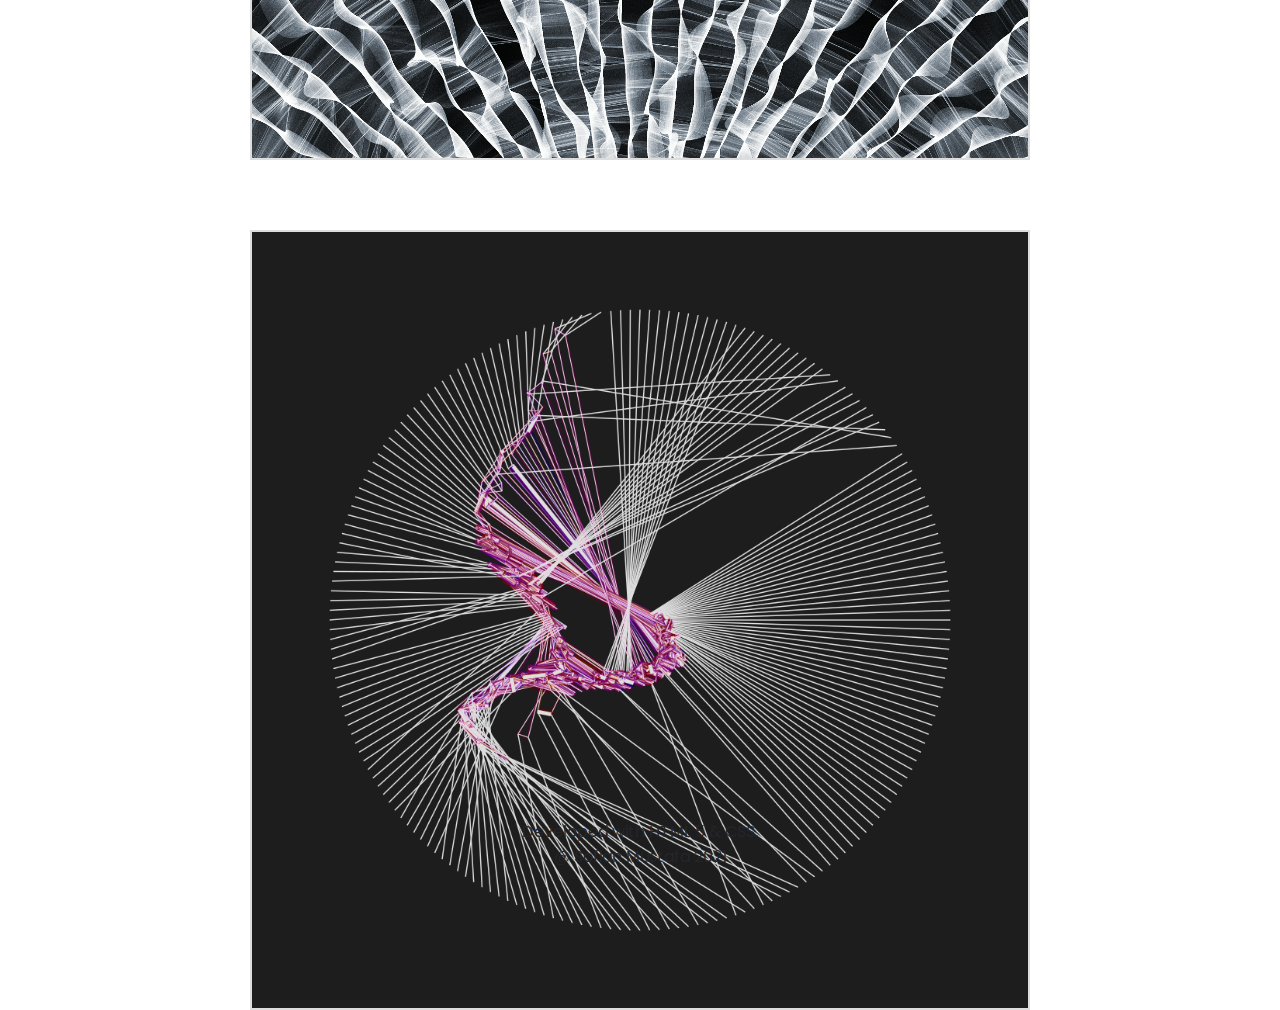
==== commit 254317f4: "Add files via upload" ====
--- a/index.html
+++ b/index.html
@@ -11,7 +11,7 @@
 
 <body>
     <div id="info-bar">
-        <a href="./A4.html">Assignment 4</a> has now been uploaded!
+        <a href="./A5.html">Assignment 5</a> has now been uploaded!
     </div>
 
     <header>
@@ -108,14 +108,14 @@
                 </li>
 
                 <li>
-                    <a href="index2.html" title="Assignment 4">
+                    <a href="A4.html" title="Assignment 4">
                         4. Animation
                         <img src="https://img.icons8.com/color/96/000000/adobe-flash.png" width = 90px />
                     </a>
                 </li>
 
                 <li>
-                    <a href="index2.html" title="Assignment 5">
+                    <a href="A5.html" title="Assignment 5">
                         5. Radio Play
                         <img src="https://img.icons8.com/fluent/96/000000/audio-wave2.png" width = 90px/></a>
                 </li>
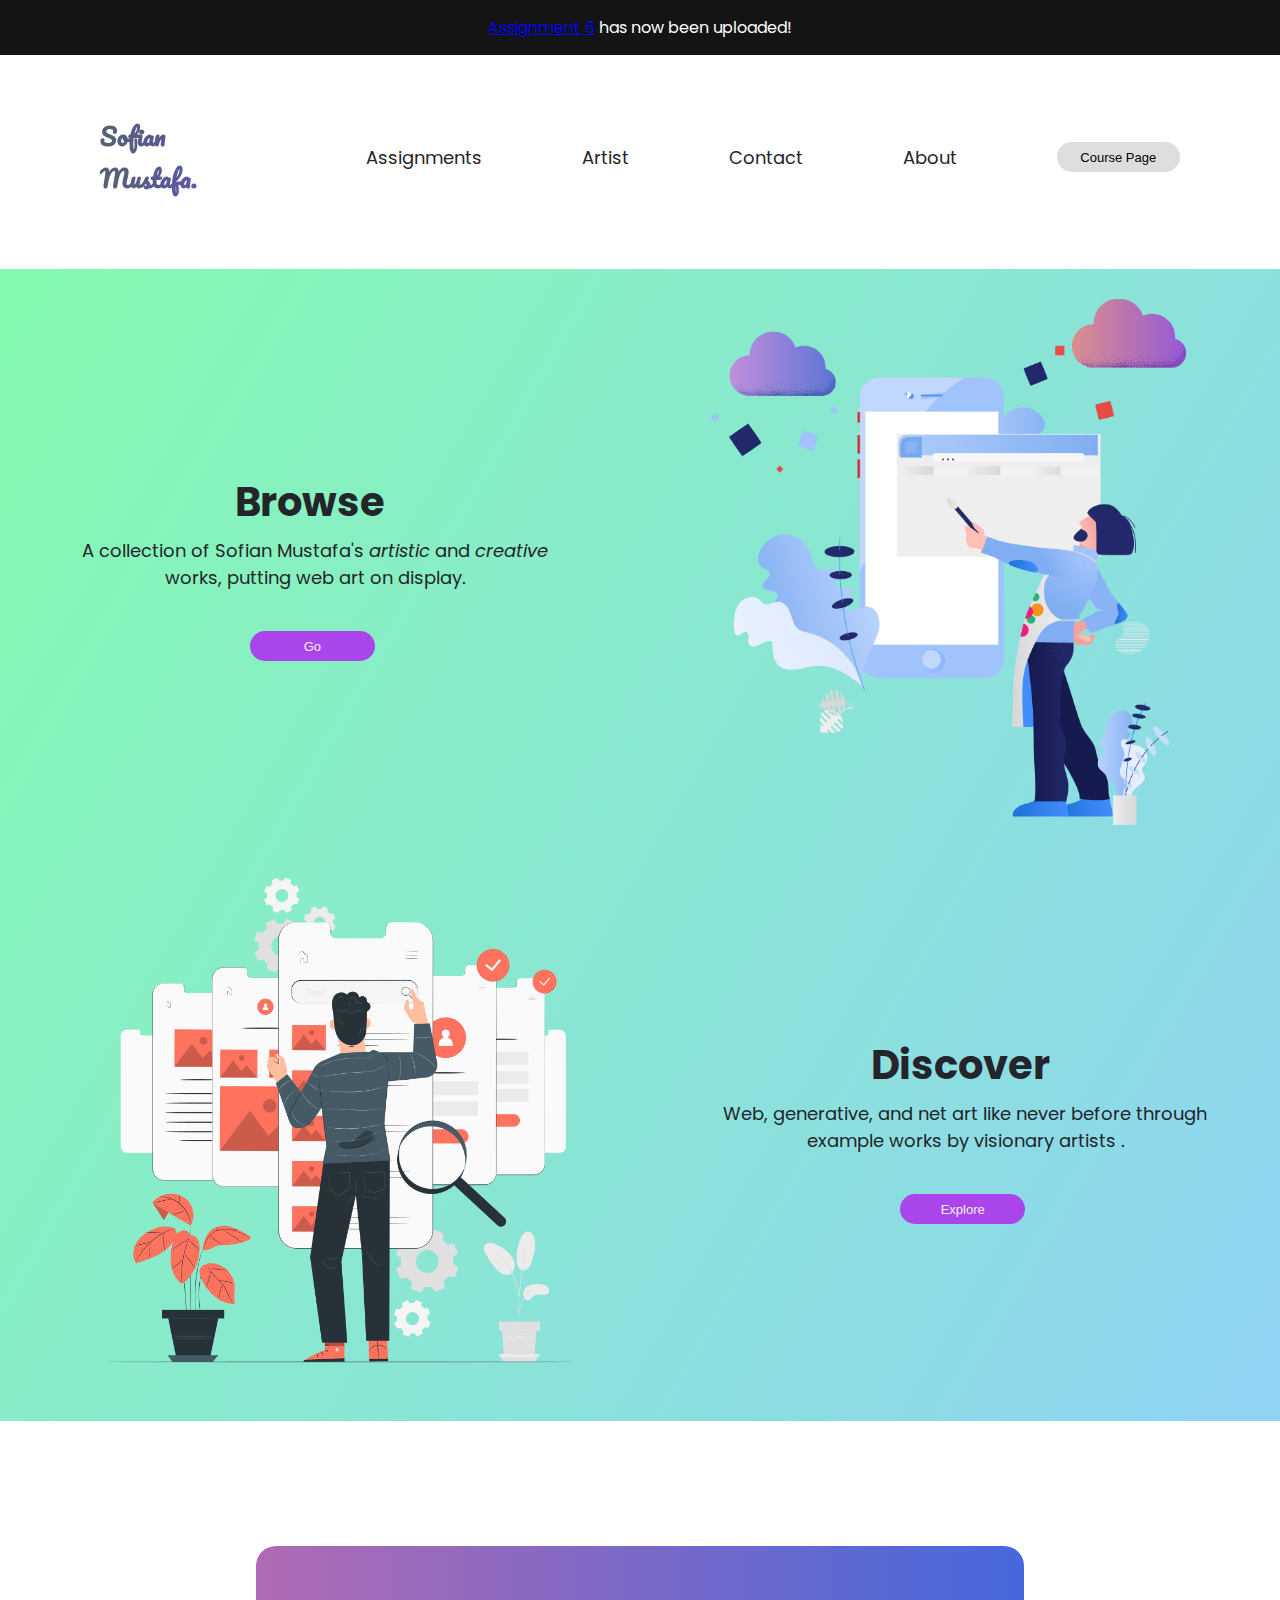
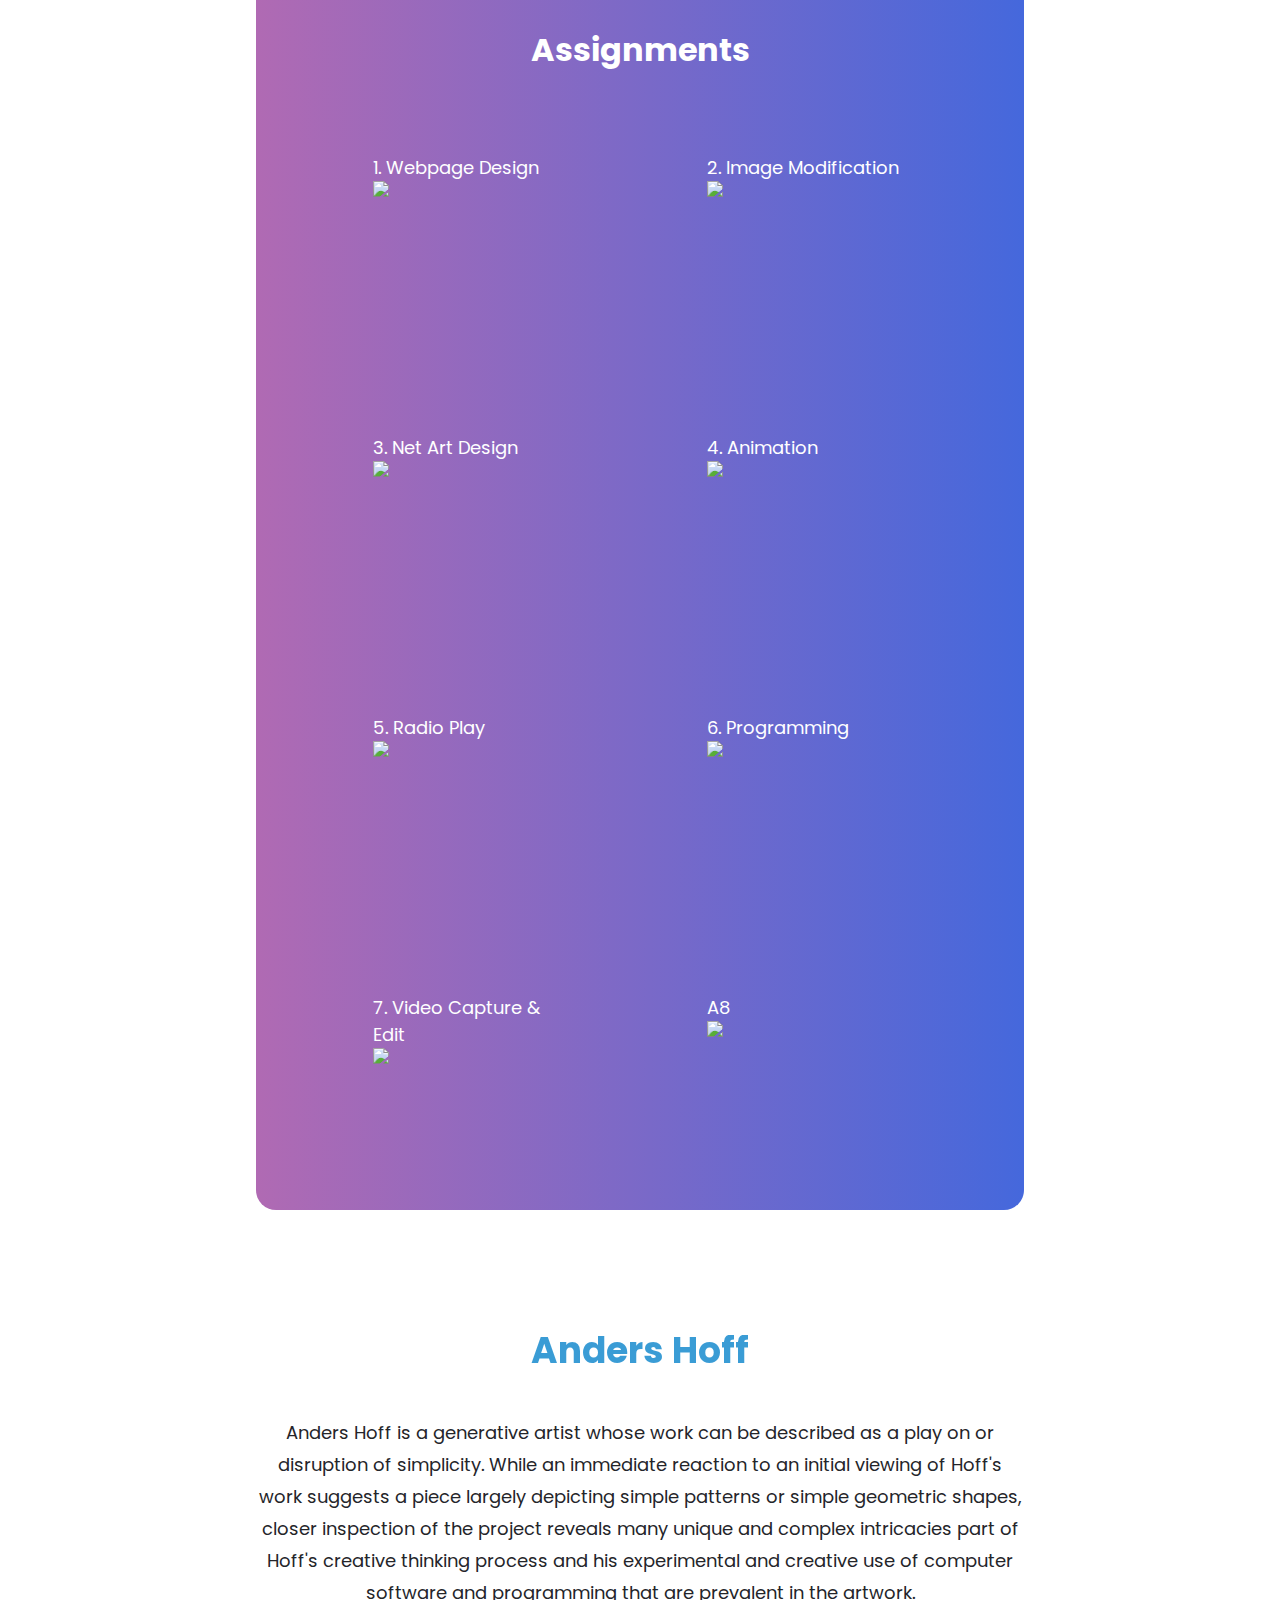
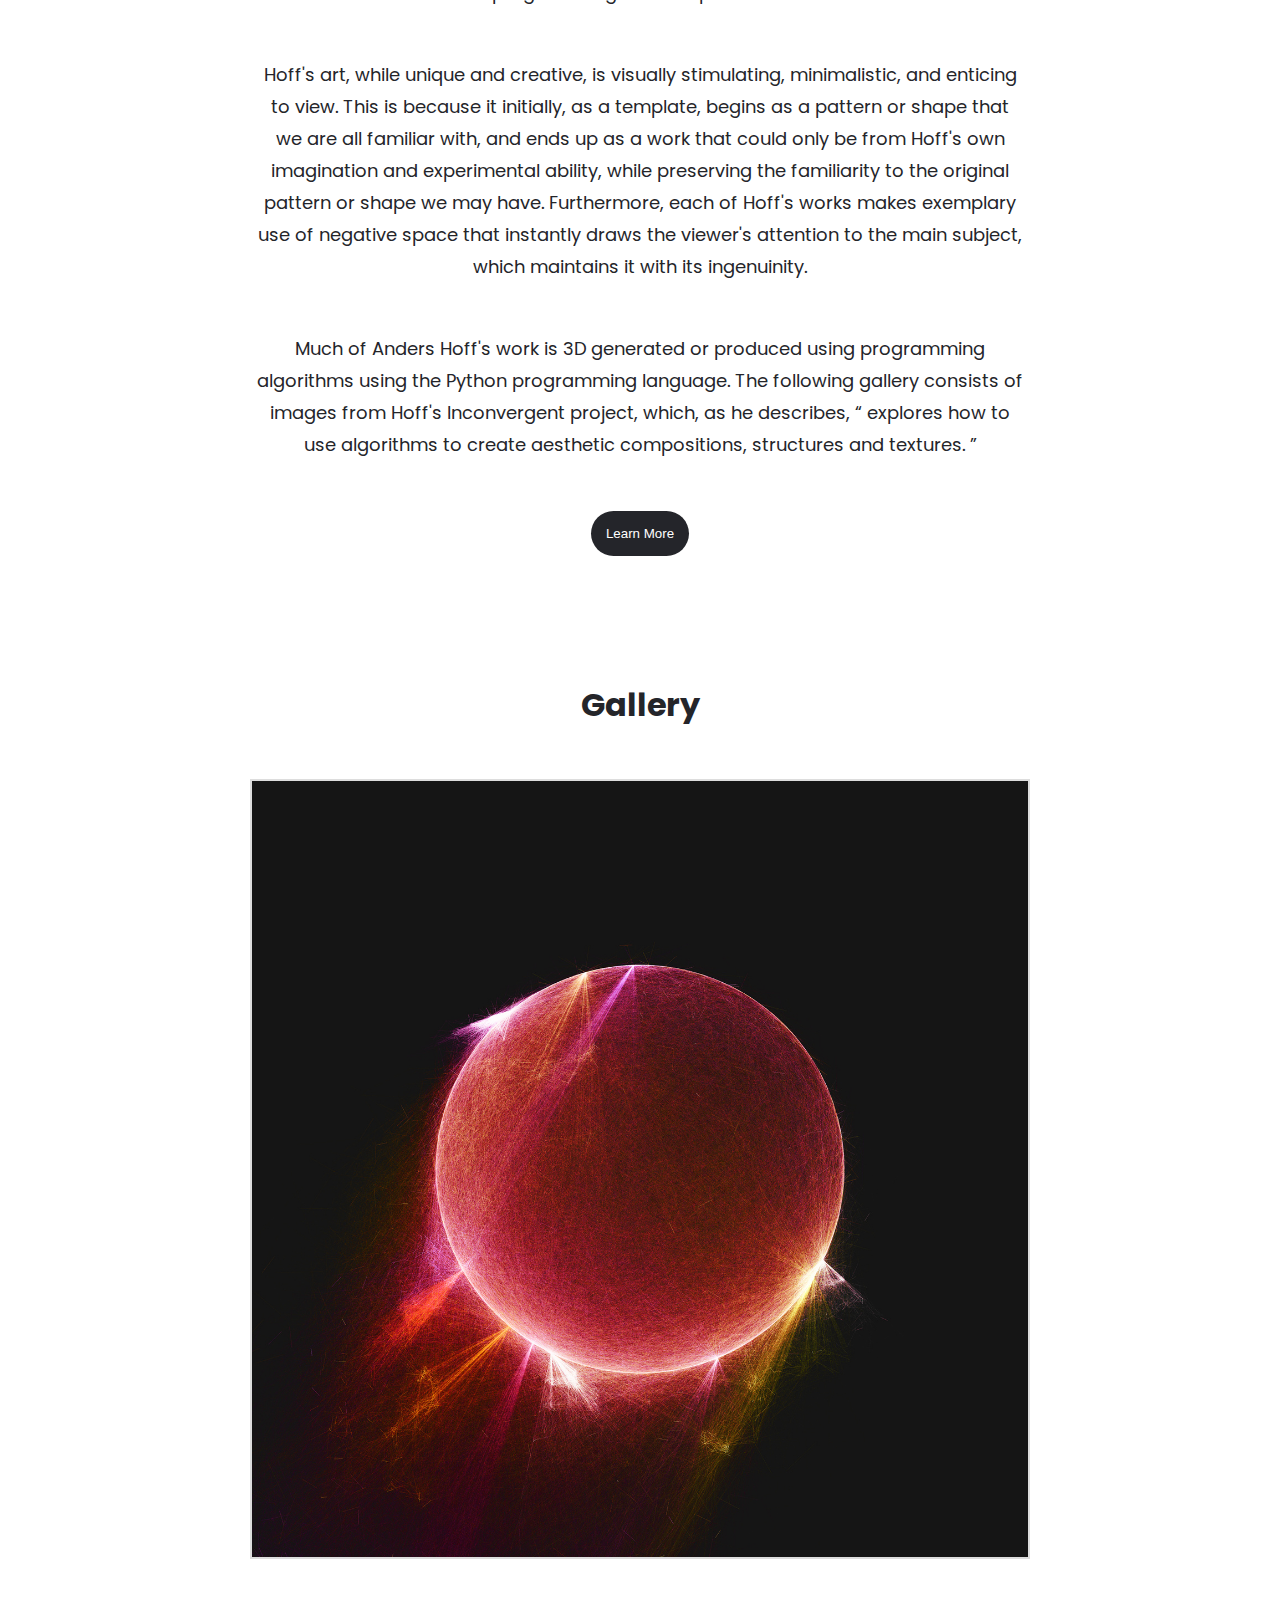
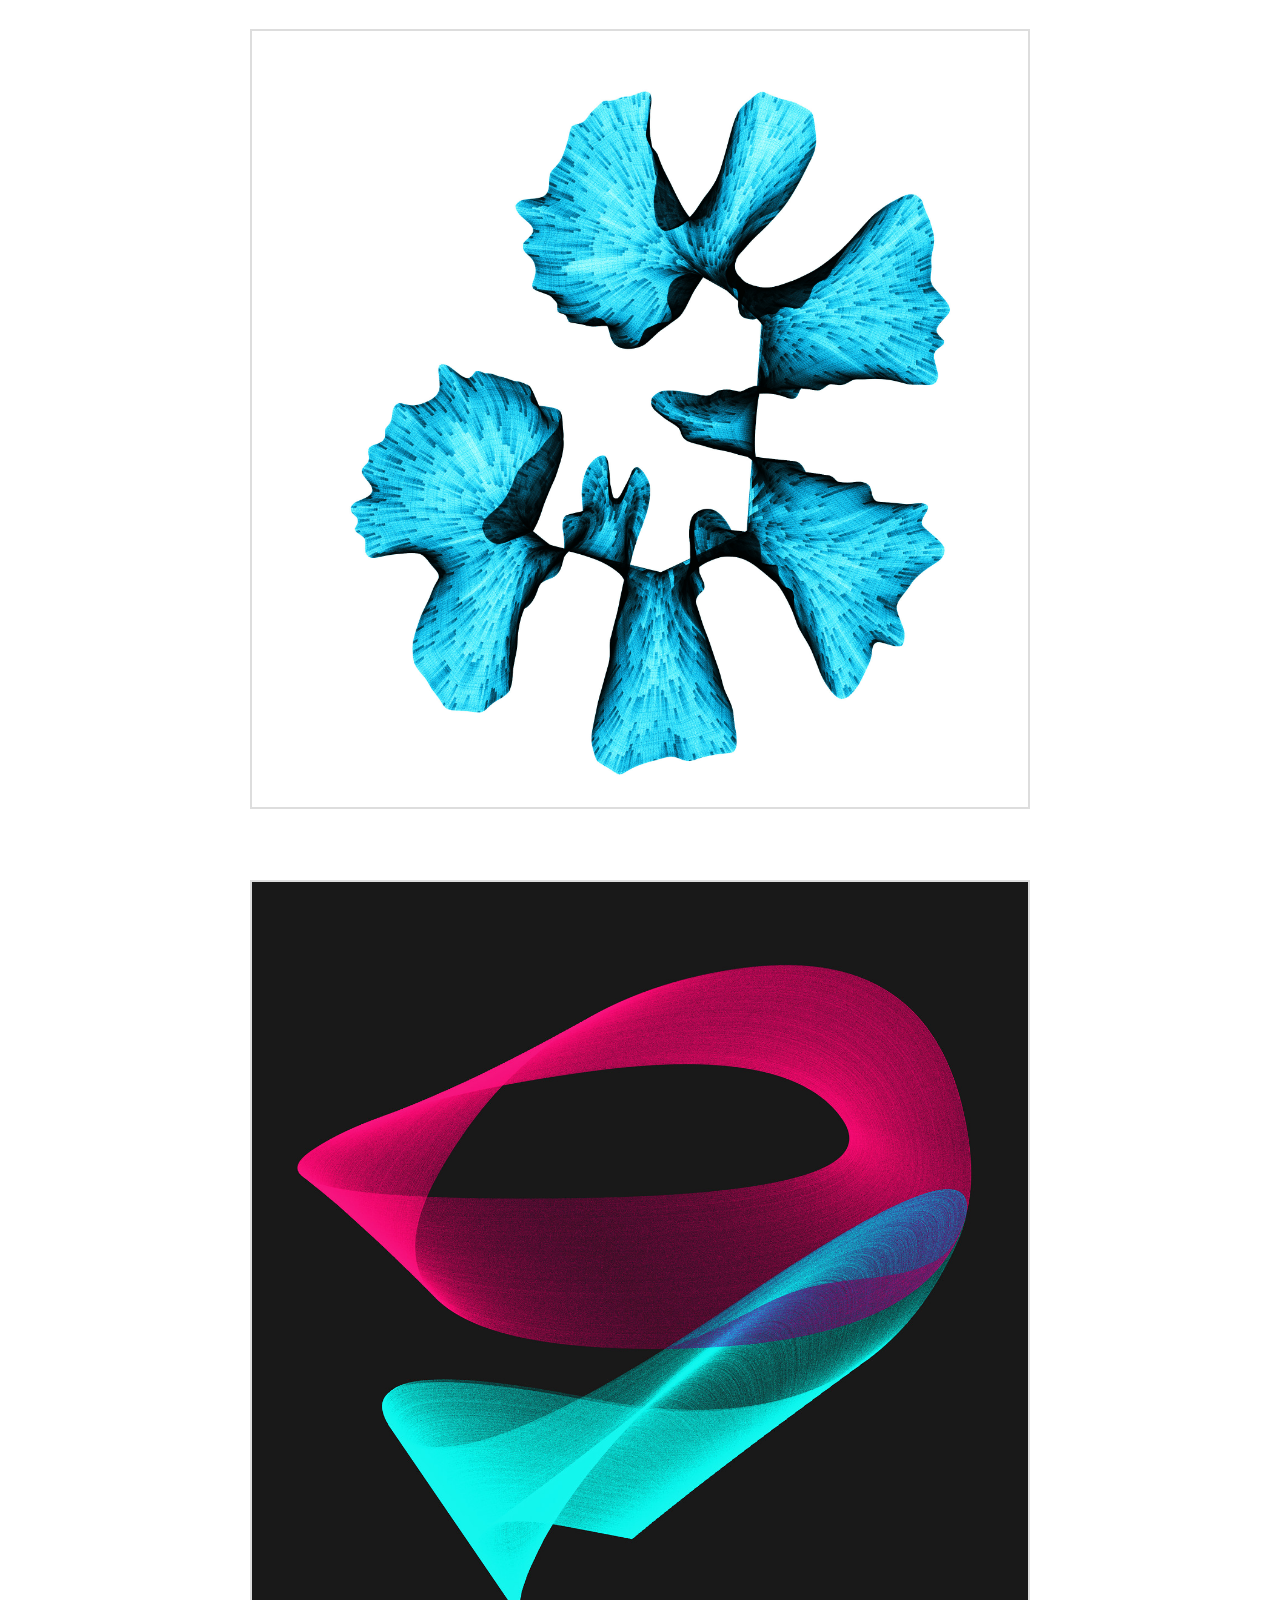
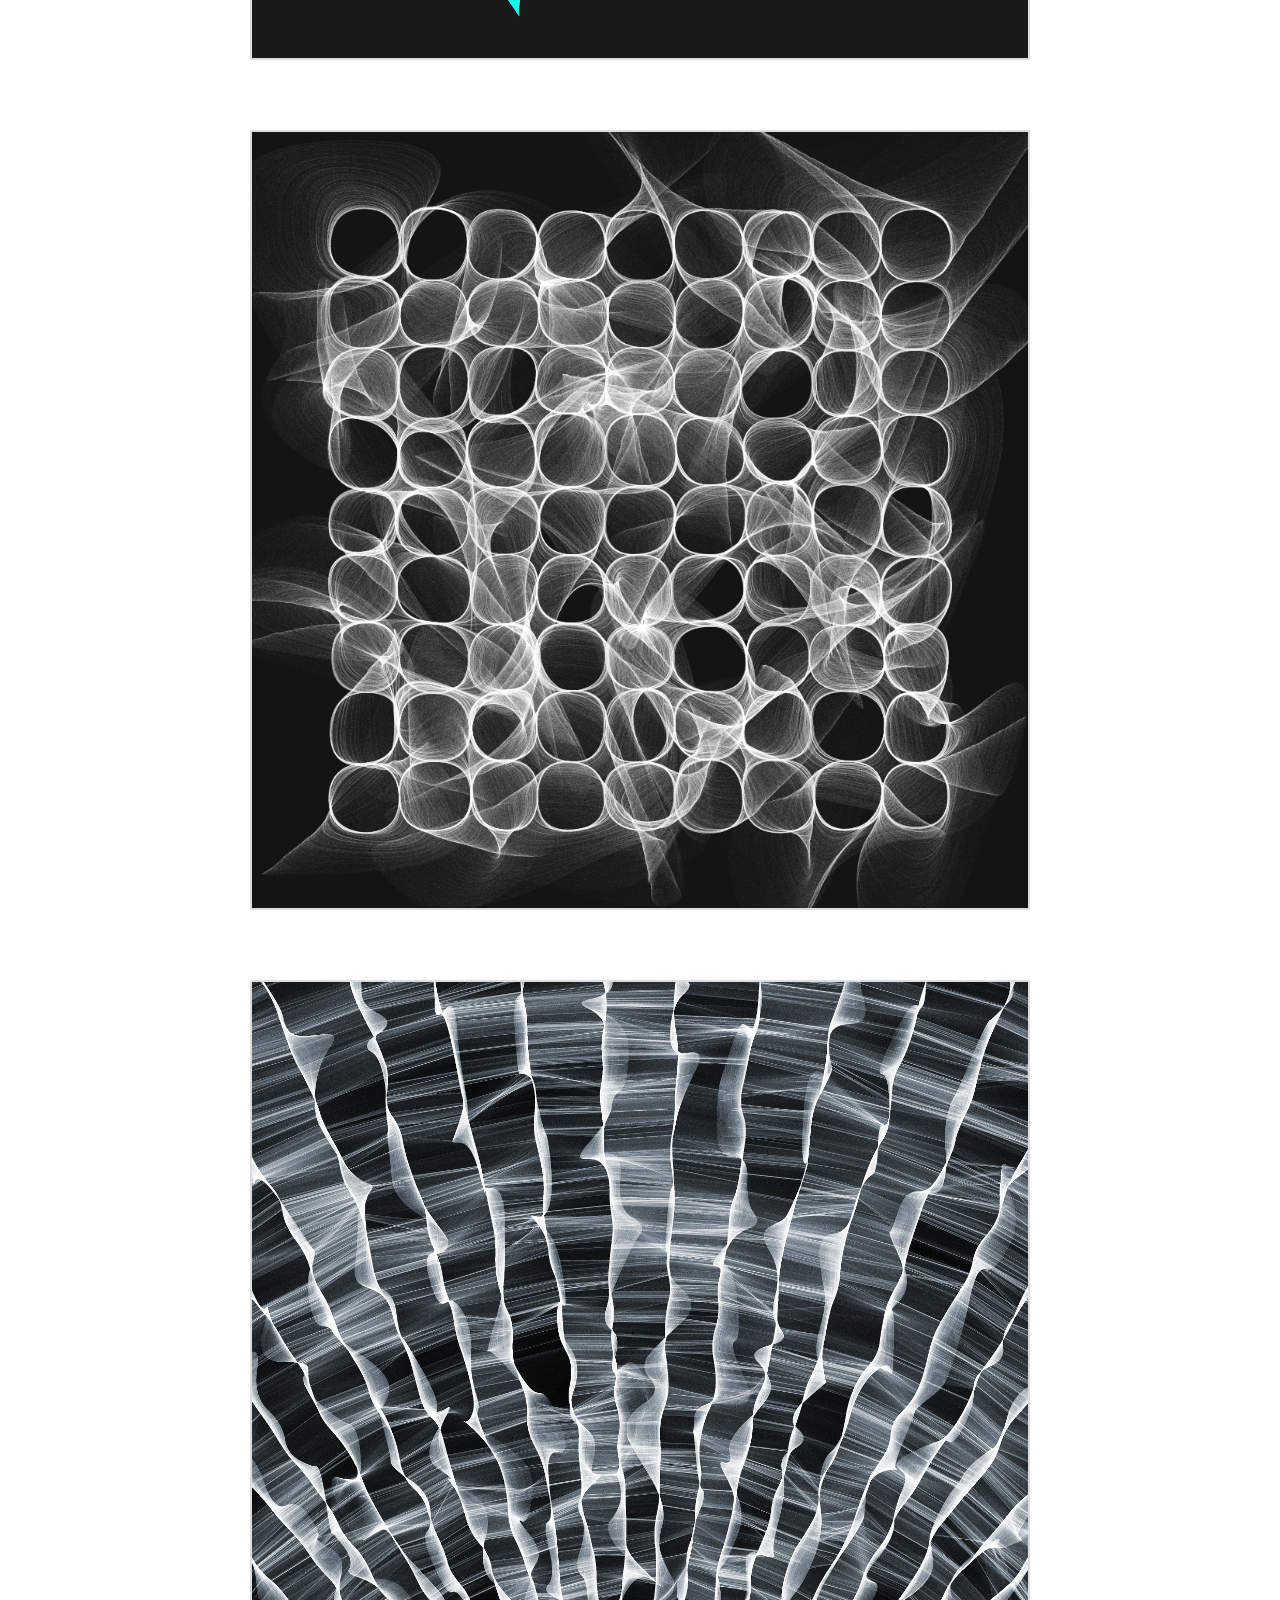
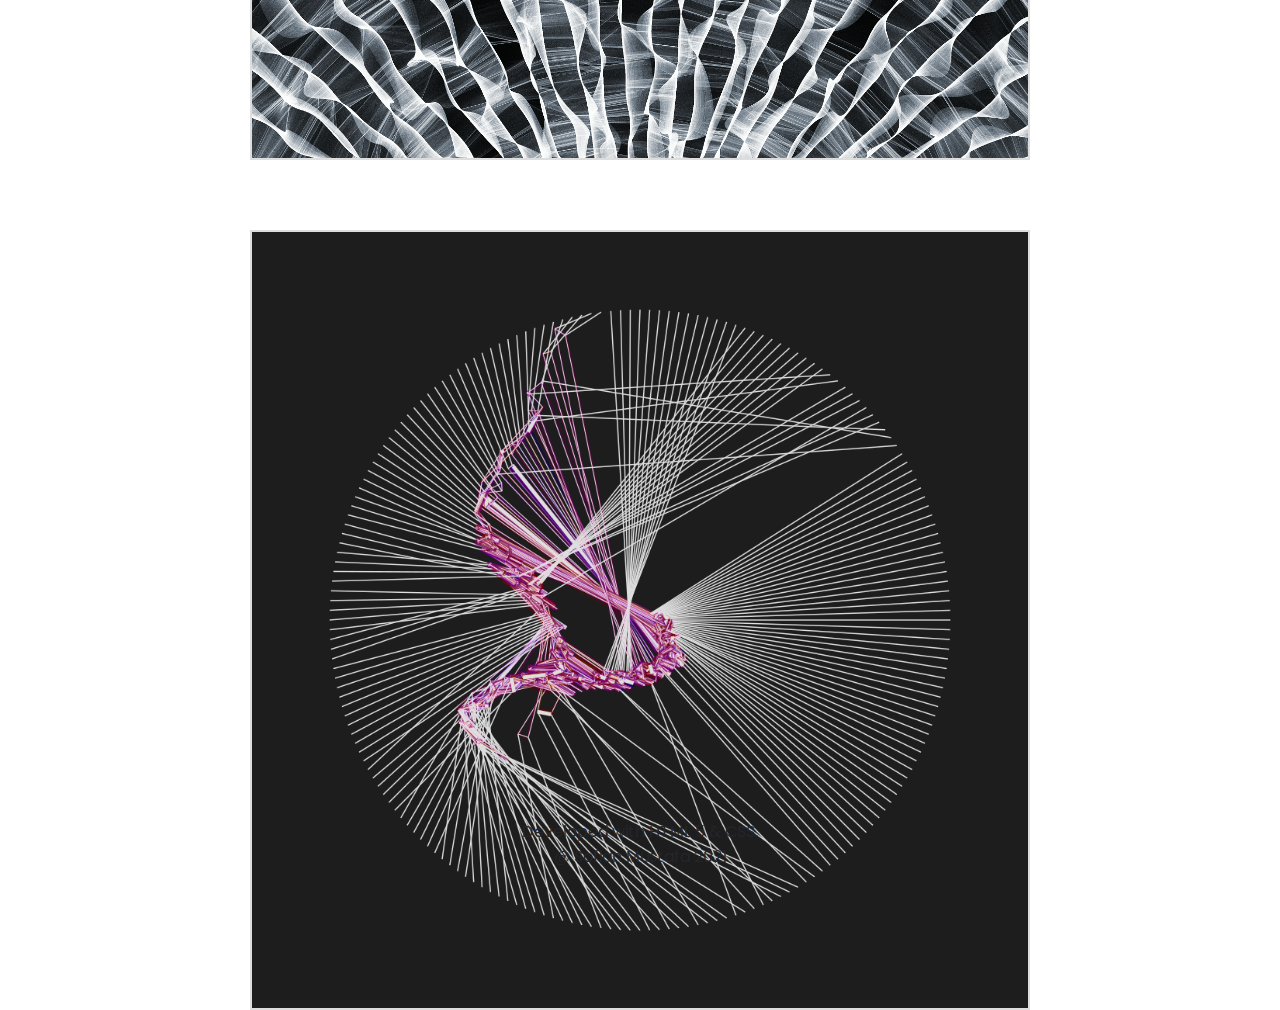
==== commit e08a38ba: "Add files via upload" ====
--- a/index.html
+++ b/index.html
@@ -11,7 +11,7 @@
 
 <body>
     <div id="info-bar">
-        <a href="./A5.html">Assignment 5</a> has now been uploaded!
+        <a href="./A6.html">Assignment 6</a> has now been uploaded!
     </div>
 
     <header>
@@ -121,9 +121,9 @@
                 </li>
 
                 <li>
-                    <a href="index2.html" title="Assignment 6">
-                        A6
-                        <img src="https://img.icons8.com/dusk/64/000000/download.png" width = 90px/>
+                    <a href="./A6.html" title="Assignment 6">
+                        6. Programming
+                        <img src="./Media/logo_vertical.svg" width = 125px/>
                     </a>
                 </li>
 
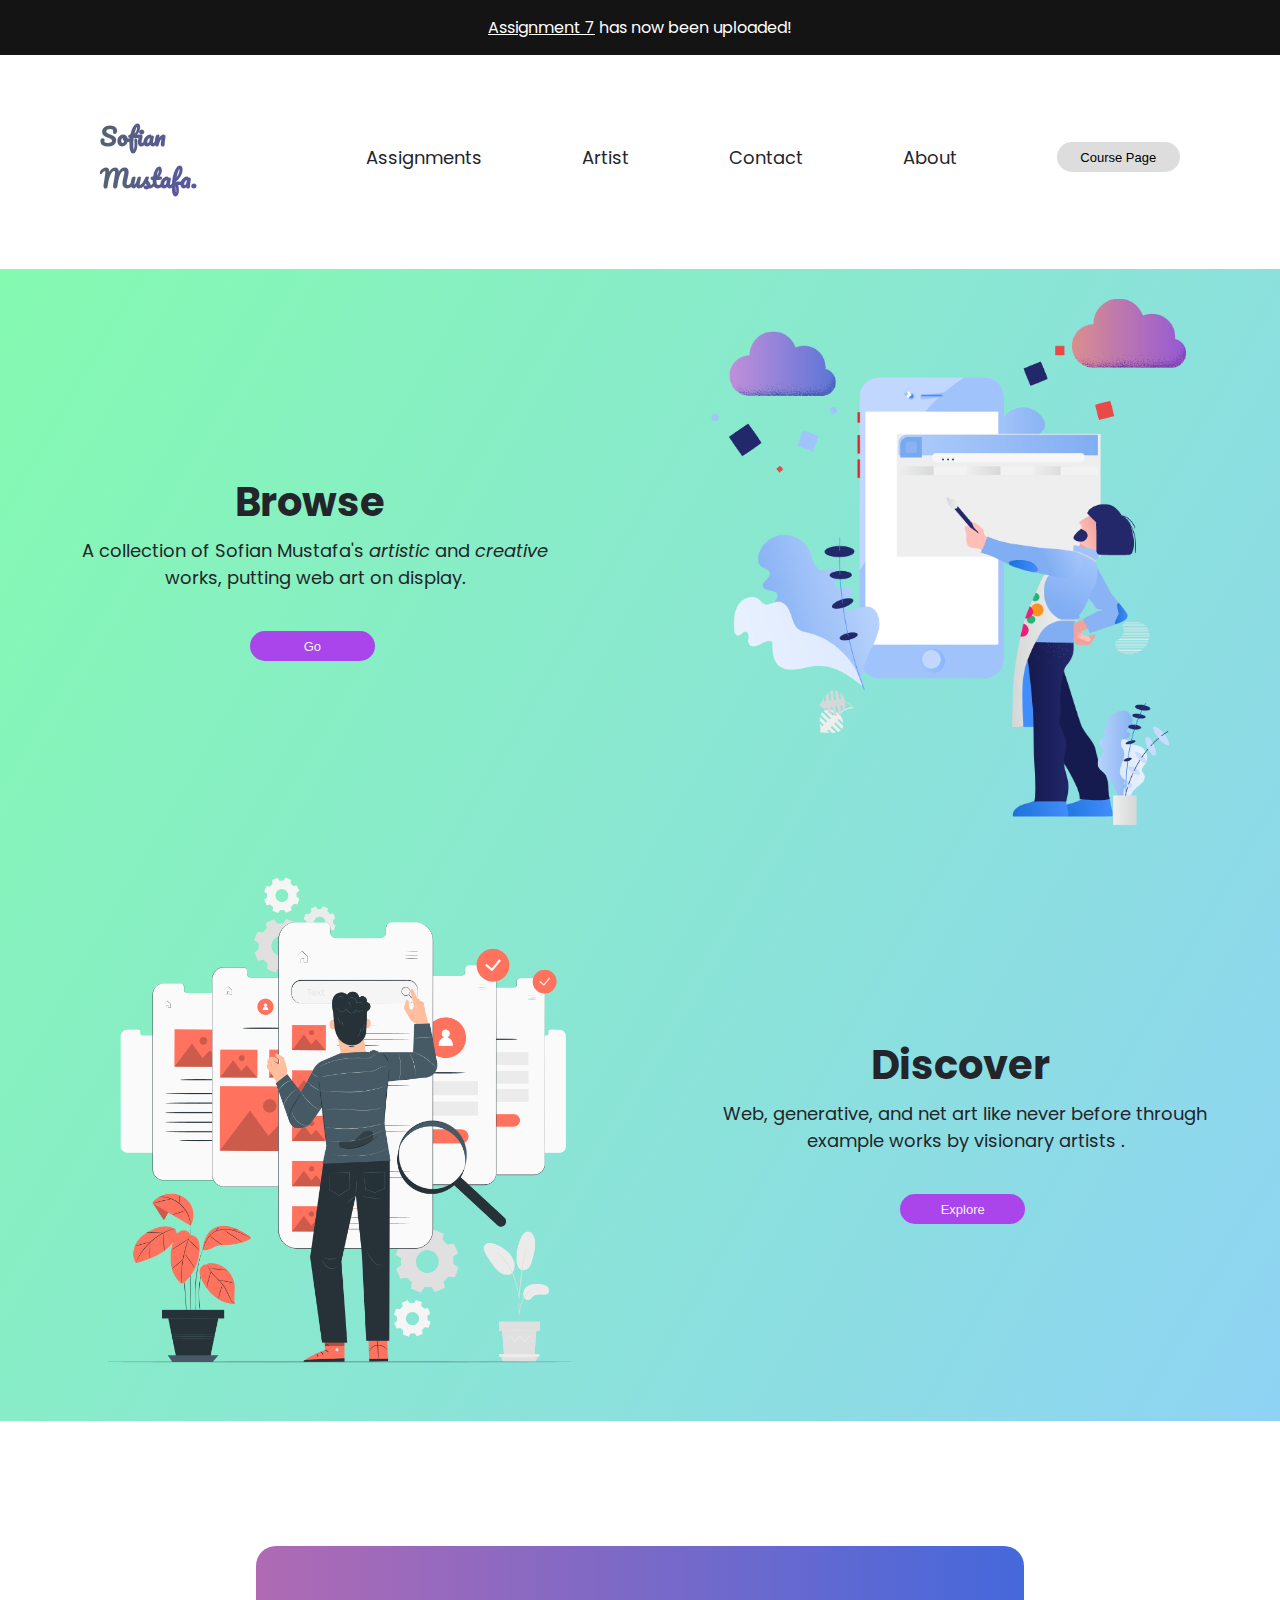
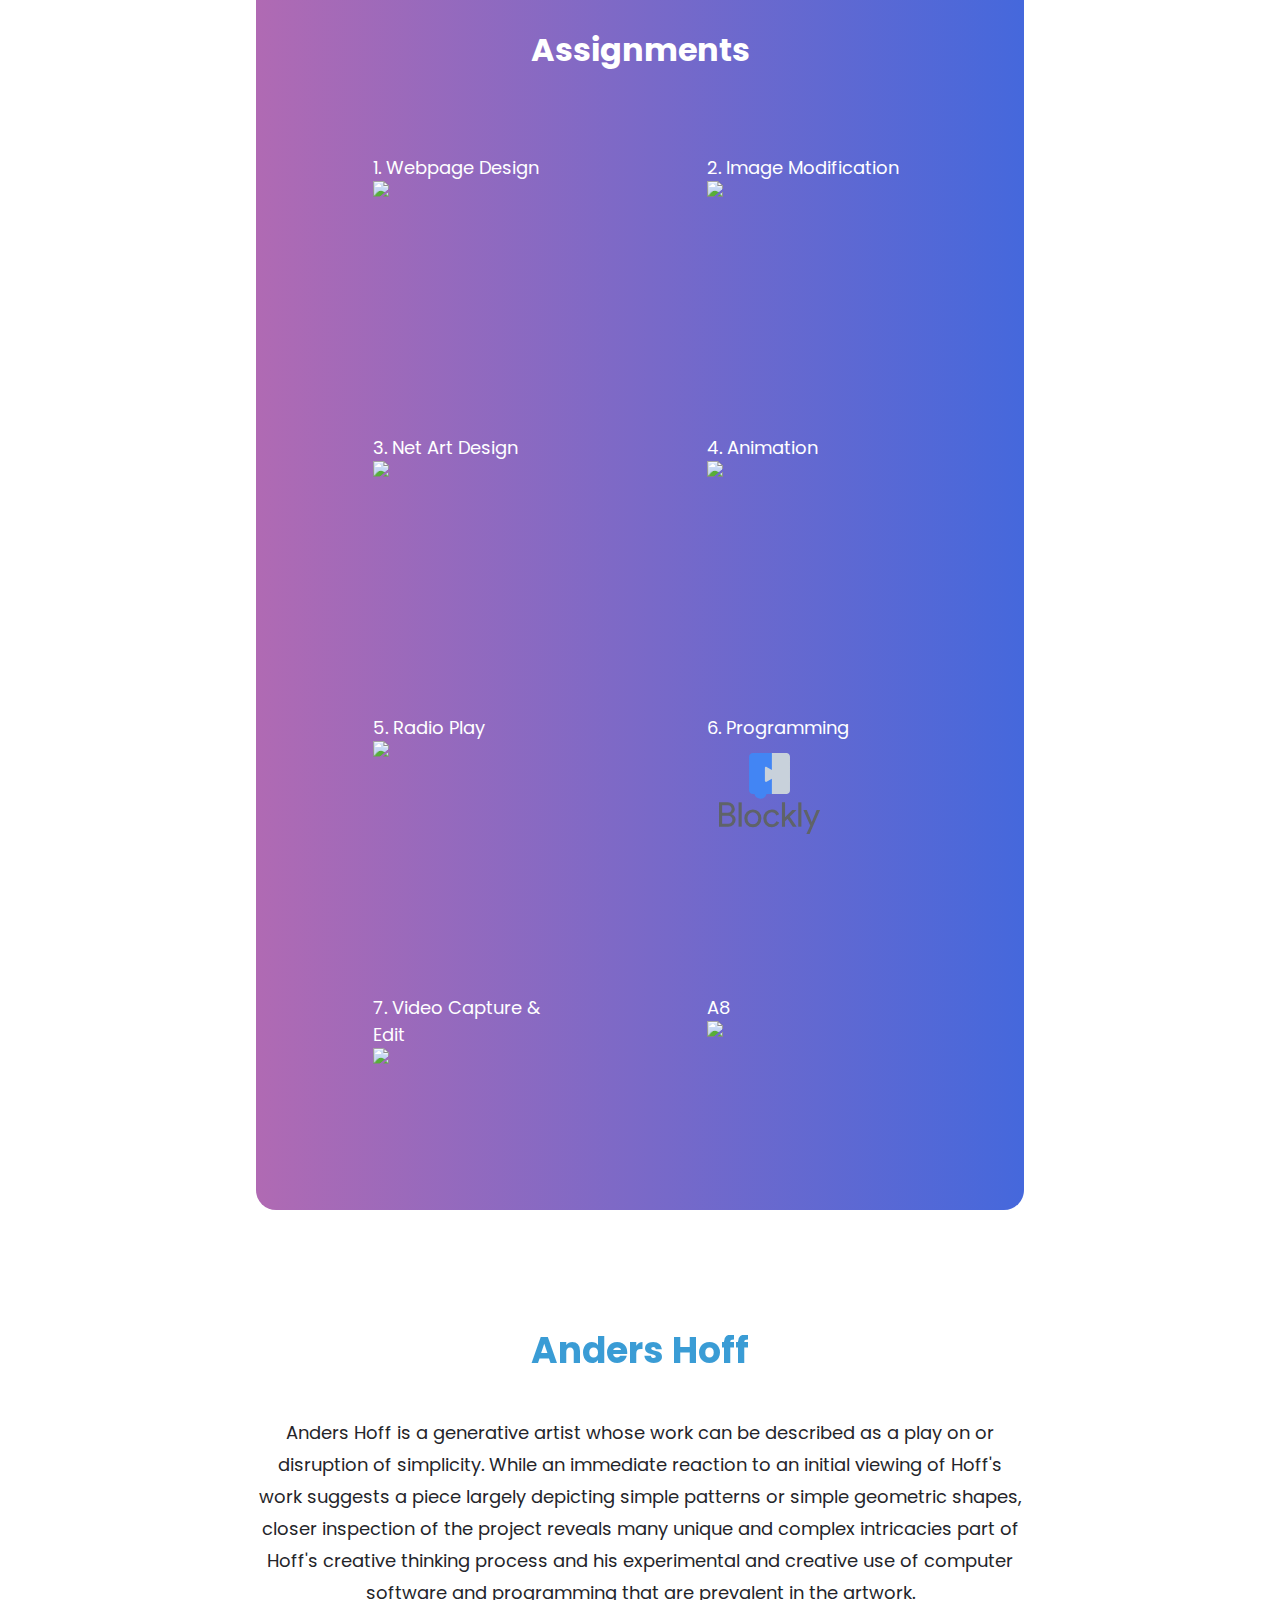
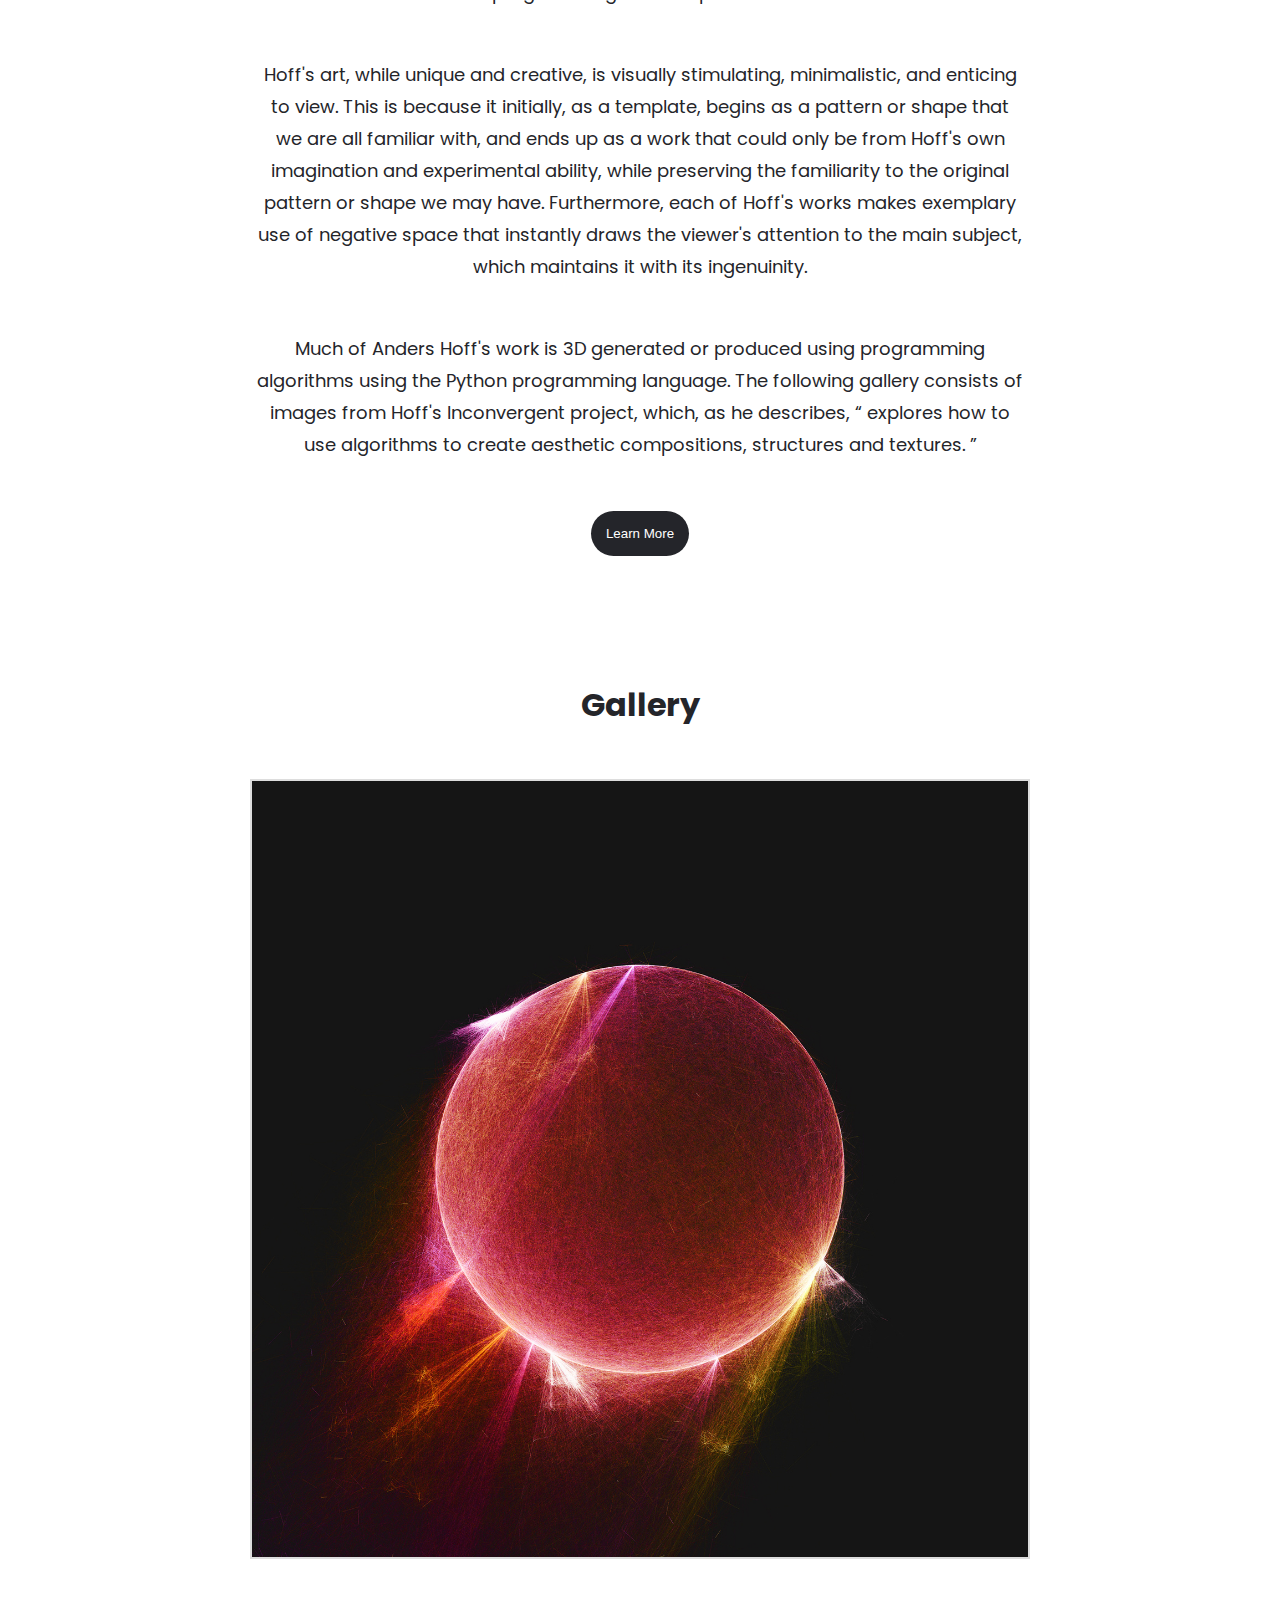
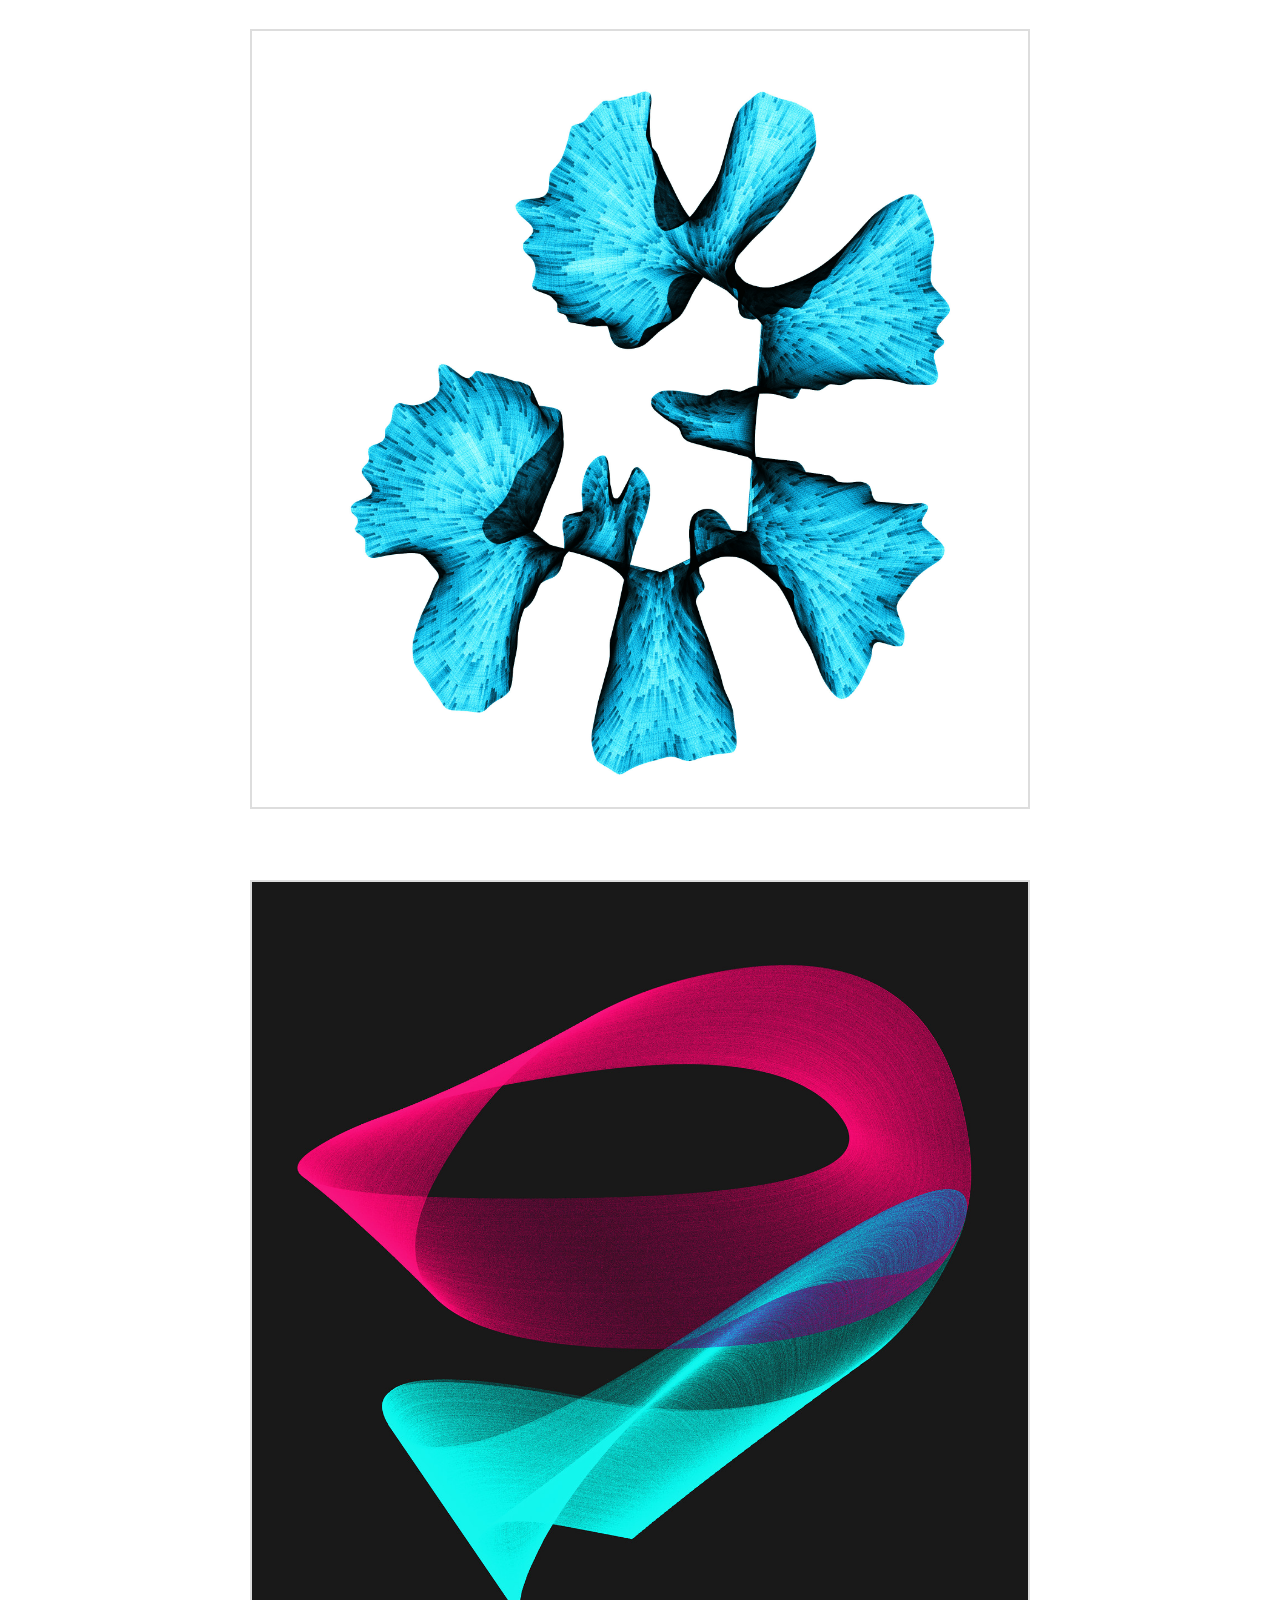
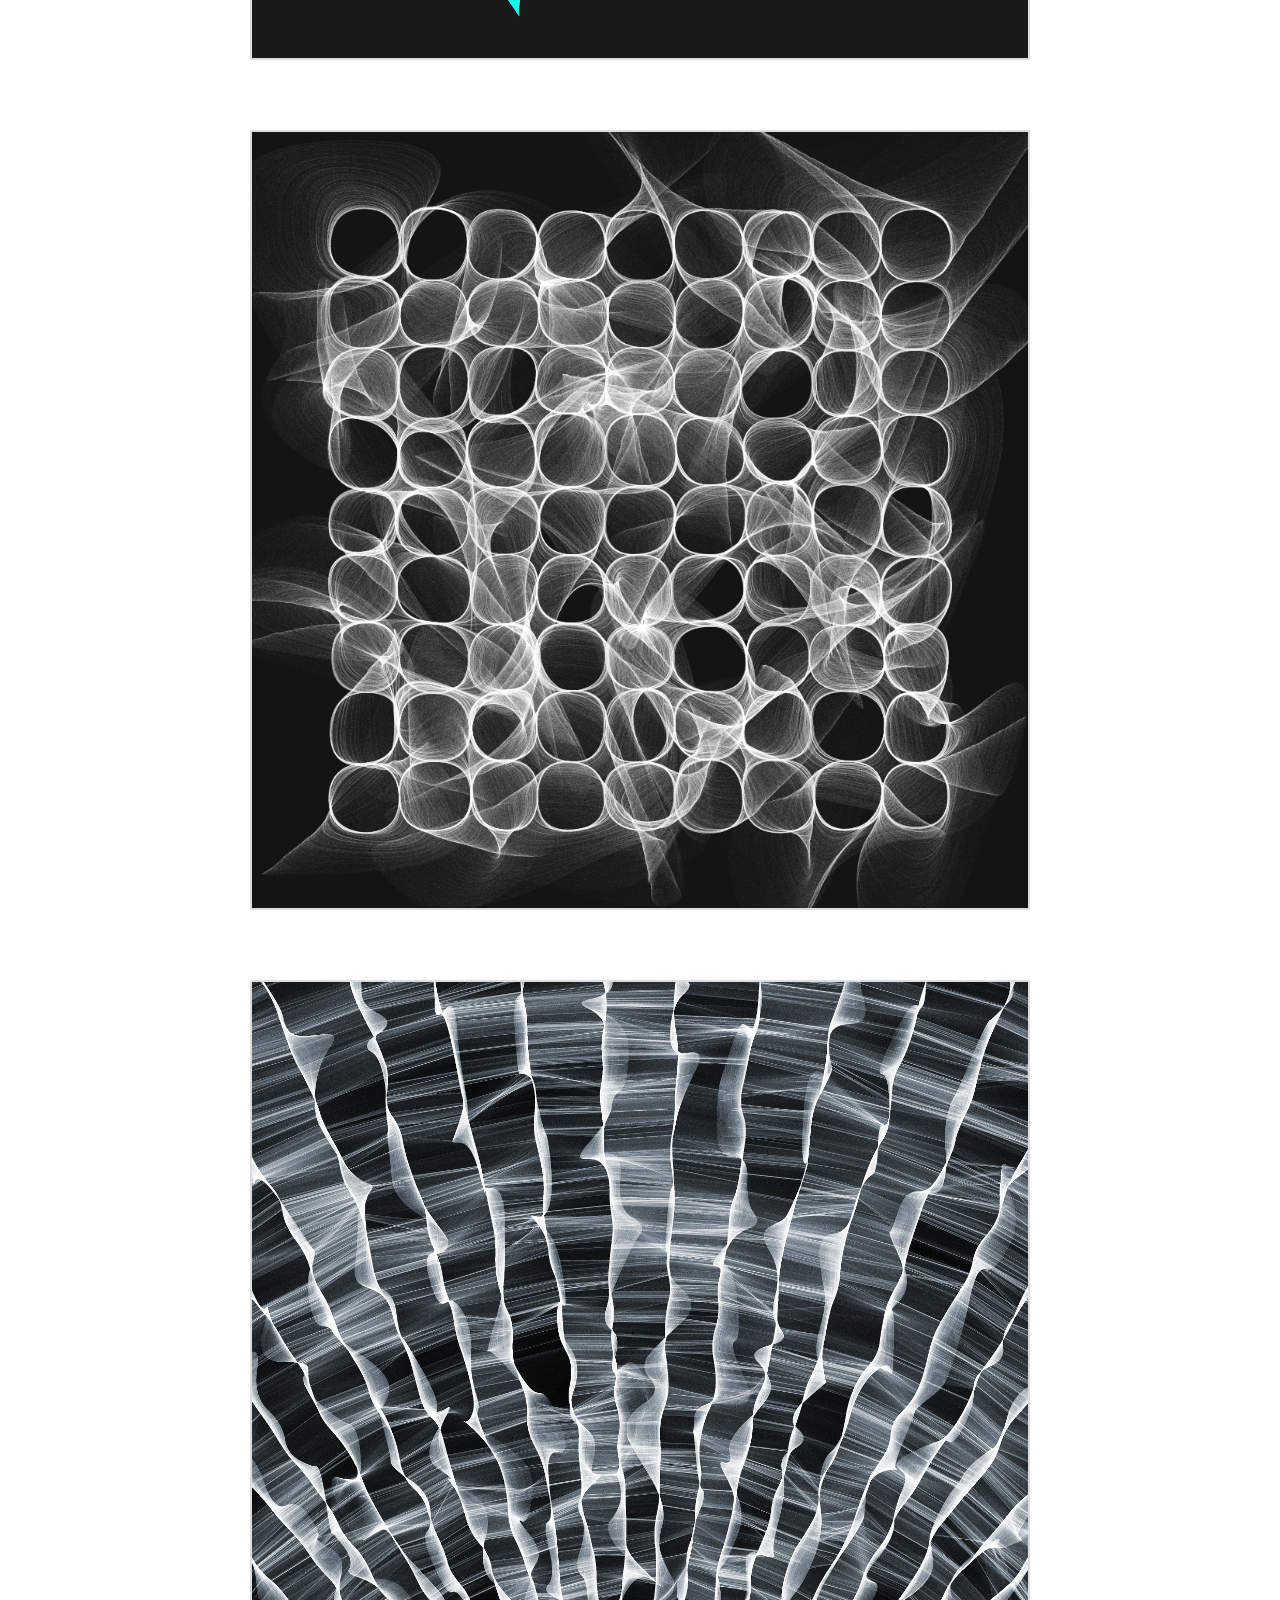
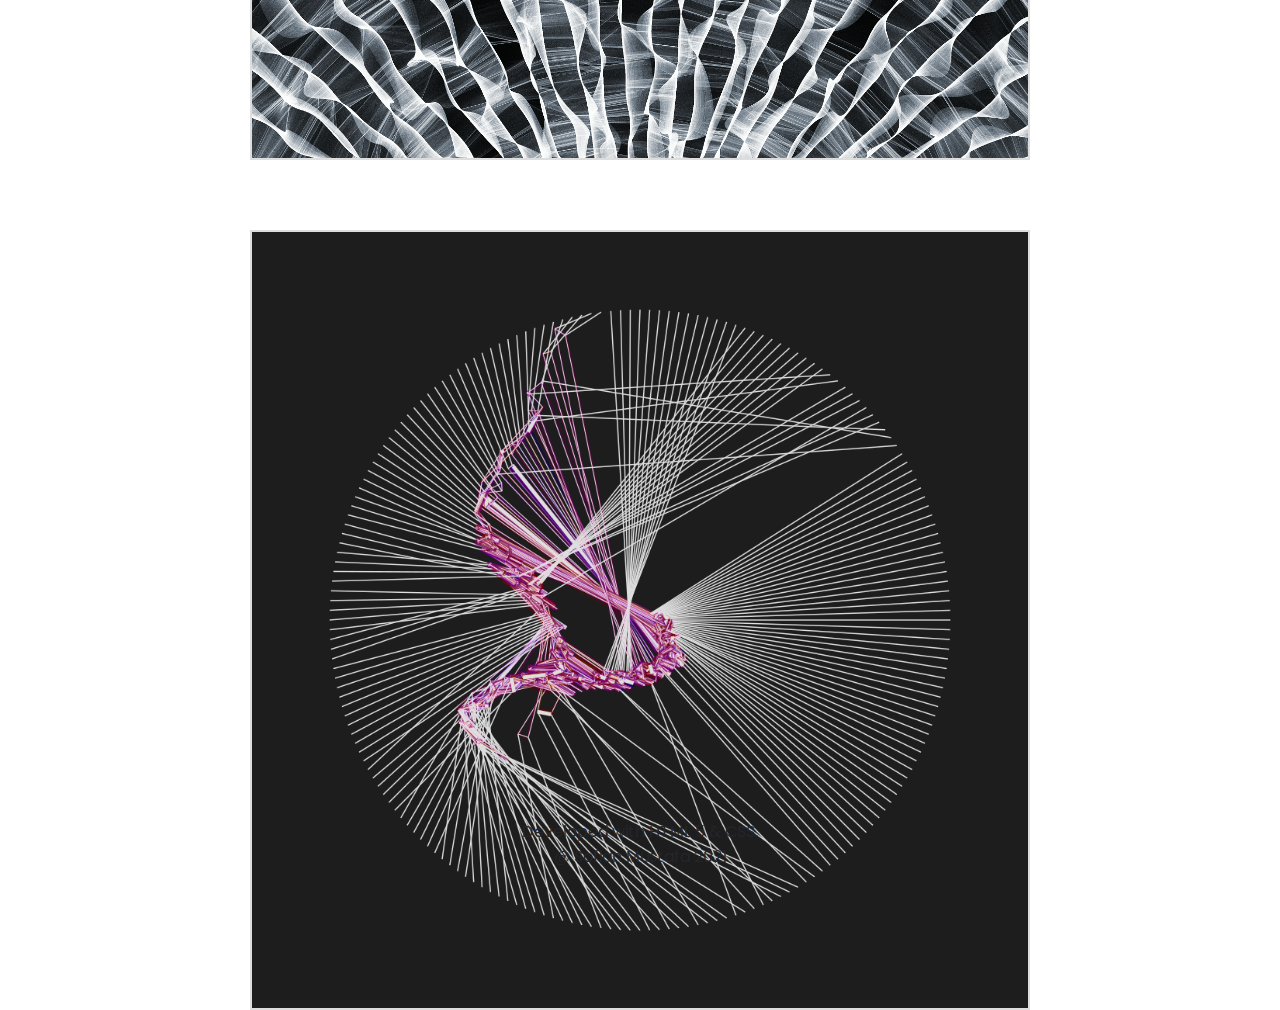
==== commit 917e6520: "Add files via upload" ====
--- a/index.html
+++ b/index.html
@@ -6,12 +6,13 @@
     <meta name="viewport" content="width=device-width, initial-scale=1.0">
     <title>Art 321 Homepage | Sofian Mustafa</title>
     <link rel="stylesheet" href="styles.css">
-    
+    <script src="script.js"></script>
+
 </head>
 
 <body>
     <div id="info-bar">
-        <a href="./A6.html">Assignment 6</a> has now been uploaded!
+        <a onclick="onVideoClick('./Media/A7/C0057_1.mp4');">Assignment 7</a> has now been uploaded!
     </div>
 
     <header>
@@ -37,21 +38,23 @@
 
             </ul>
         </nav>
-        
-                <button onclick="location.href='https://people.ucalgary.ca/~jparker/art321/index.html'" type="button" id="CourseBtn">
-                    Course Page
-                </button>
-        
+
+        <button onclick="location.href='https://people.ucalgary.ca/~jparker/art321/index.html'" type="button"
+            id="CourseBtn">
+            Course Page
+        </button>
+
     </header>
 
-    
+
     <div id="hero" onselectstart="return false">
 
         <div id="hero-container-1">
             <div id="hero-text">
                 <h2>Browse</h2>
                 <p>
-                    A collection of Sofian Mustafa's <i> artistic </i> and <i> creative </i> works, putting web art on display.
+                    A collection of Sofian Mustafa's <i> artistic </i> and <i> creative </i> works, putting web art on
+                    display.
                 </p>
                 <button onclick="location.href='#Assignments'" type="button" id="HeroBtn">
                     Go
@@ -77,115 +80,127 @@
                 </button>
             </div>
         </div>
-    
-    </div>
-
-        <div id="Assignments">
-            <h1 onselectstart="return false">
-                Assignments
-            </h1>
-
-            <ol>
-                <li>
-                    <a href="#" title="Assignment 1">
-                        1. Webpage Design
-                        <img src="https://img.icons8.com/color/96/000000/html-5.png" width = 90px />
-                    </a>
-                </li>
-
-                <li>
-                    <a href="A2.html" title="Assignment 2">
-                        2. Image Modification
-                        <img src="https://img.icons8.com/color/96/000000/adobe-photoshop.png" width = 90px />
-                    </a>
-                </li>
-
-                <li>
-                    <a href="A3.html" title="Assignment 3">
-                        3. Net Art Design
-                        <img src="https://img.icons8.com/cotton/64/000000/computer.png" width = 90px />
-                    </a>
-                </li>
-
-                <li>
-                    <a href="A4.html" title="Assignment 4">
-                        4. Animation
-                        <img src="https://img.icons8.com/color/96/000000/adobe-flash.png" width = 90px />
-                    </a>
-                </li>
-
-                <li>
-                    <a href="A5.html" title="Assignment 5">
-                        5. Radio Play
-                        <img src="https://img.icons8.com/fluent/96/000000/audio-wave2.png" width = 90px/></a>
-                </li>
-
-                <li>
-                    <a href="./A6.html" title="Assignment 6">
-                        6. Programming
-                        <img src="./Media/logo_vertical.svg" width = 125px/>
-                    </a>
-                </li>
-
-                <li>
-                    <a href="index2.html" title="Assignment 7">
-                        7. Video Capture & Edit
-                        <img src="https://img.icons8.com/fluent/96/000000/video.png" width = 90px/></a>
-                </li>
-
-                <li>
-                    <a href="index2.html" title="Assignment 8">
-                        A8
-                        <img src="https://img.icons8.com/dusk/64/000000/download.png" width = 90px/>
-                    </a>
-                </li>
-            </ol>
-        </div>
-
-        <div id="Artist">
-            <h1>
-                Anders Hoff
-            </h1>
-
-            <p id="p1">
-                Anders Hoff is a generative artist whose work can be described as a play on or disruption of simplicity. While
-                an immediate reaction to an initial viewing of Hoff's work suggests a piece largely depicting simple patterns or simple geometric 
-                shapes, closer inspection of the project reveals many unique and complex intricacies part of Hoff's creative thinking
-                process and his experimental and creative use of computer software and programming that are prevalent in the artwork.
-            </p>
-            <p id="p2">
-                Hoff's art, while unique and creative, is visually stimulating, minimalistic, and enticing to view. This is because it initially, as a template,
-                begins as a pattern or shape that we are all familiar with, and ends up as a work that could only be from Hoff's own imagination and experimental ability, while preserving
-                the familiarity to the original pattern or shape we may have. Furthermore, each of Hoff's works makes exemplary use of negative space that instantly draws the viewer's attention to the main
-                subject, which maintains it with its ingenuinity.
-            </p>
-            <p id="p3">
-                Much of Anders Hoff's work is 3D generated or produced using programming algorithms using the Python programming language. The following gallery consists of images from Hoff's Inconvergent project, which, as he describes,
-                <q>
-                    explores how to use algorithms to create aesthetic compositions, structures and textures.
-                </q>
-            </p>
-
-            <button onclick="location.href='https://inconvergent.net/'" type="button" id="LearnMoreBtn">
-                Learn More
-            </button>
-
-        </div>
-
-        <div>
-            <h1 id="Gallery_Title">
-                Gallery
-            </h1>
-            <div id="Gallery">
-                <img src= "./Media/1.jpg" width = 780>
-                <img src= "./Media/2.jpg" width = 780>
-                <img src= "./Media/3.jpg" width = 780>
-                <img src= "./Media/4.png" width = 780>
-                <img src= "./Media/5.png" width = 780>
-                <img src= "./Media/6.png" width = 780>
-            </div>
-        </div>
-    
+
+    </div>
+
+    <div id="Assignments">
+        <h1 onselectstart="return false">
+            Assignments
+        </h1>
+
+        <ol>
+            <li>
+                <a href="#" title="Assignment 1">
+                    1. Webpage Design
+                    <img src="https://img.icons8.com/color/96/000000/html-5.png" width=90px />
+                </a>
+            </li>
+
+            <li>
+                <a href="A2.html" title="Assignment 2">
+                    2. Image Modification
+                    <img src="https://img.icons8.com/color/96/000000/adobe-photoshop.png" width=90px />
+                </a>
+            </li>
+
+            <li>
+                <a href="A3.html" title="Assignment 3">
+                    3. Net Art Design
+                    <img src="https://img.icons8.com/cotton/64/000000/computer.png" width=90px />
+                </a>
+            </li>
+
+            <li>
+                <a href="A4.html" title="Assignment 4">
+                    4. Animation
+                    <img src="https://img.icons8.com/color/96/000000/adobe-flash.png" width=90px />
+                </a>
+            </li>
+
+            <li>
+                <a href="A5.html" title="Assignment 5">
+                    5. Radio Play
+                    <img src="https://img.icons8.com/fluent/96/000000/audio-wave2.png" width=90px /></a>
+            </li>
+
+            <li>
+                <a href="./A6.html" title="Assignment 6">
+                    6. Programming
+                    <img src="./Media/logo_vertical.svg" width=125px />
+                </a>
+            </li>
+
+            <li>
+                <a id="A7"
+                    onclick="onVideoClick('./Media/A7/C0057_1.mp4');">
+                    7. Video Capture & Edit
+                    <img src="https://img.icons8.com/fluent/96/000000/video.png" width=90px />
+                </a>
+                <div id="video_pop" onclick="onPopClick()"></div>
+            </li>
+
+            <li>
+                <a href="index2.html" title="Assignment 8">
+                    A8
+                    <img src="https://img.icons8.com/dusk/64/000000/download.png" width=90px />
+                </a>
+            </li>
+        </ol>
+    </div>
+
+    <div id="Artist">
+        <h1>
+            Anders Hoff
+        </h1>
+
+        <p id="p1">
+            Anders Hoff is a generative artist whose work can be described as a play on or disruption of simplicity.
+            While
+            an immediate reaction to an initial viewing of Hoff's work suggests a piece largely depicting simple
+            patterns or simple geometric
+            shapes, closer inspection of the project reveals many unique and complex intricacies part of Hoff's creative
+            thinking
+            process and his experimental and creative use of computer software and programming that are prevalent in the
+            artwork.
+        </p>
+        <p id="p2">
+            Hoff's art, while unique and creative, is visually stimulating, minimalistic, and enticing to view. This is
+            because it initially, as a template,
+            begins as a pattern or shape that we are all familiar with, and ends up as a work that could only be from
+            Hoff's own imagination and experimental ability, while preserving
+            the familiarity to the original pattern or shape we may have. Furthermore, each of Hoff's works makes
+            exemplary use of negative space that instantly draws the viewer's attention to the main
+            subject, which maintains it with its ingenuinity.
+        </p>
+        <p id="p3">
+            Much of Anders Hoff's work is 3D generated or produced using programming algorithms using the Python
+            programming language. The following gallery consists of images from Hoff's Inconvergent project, which, as
+            he describes,
+            <q>
+                explores how to use algorithms to create aesthetic compositions, structures and textures.
+            </q>
+        </p>
+
+        <button onclick="location.href='https://inconvergent.net/'" type="button" id="LearnMoreBtn">
+            Learn More
+        </button>
+
+    </div>
+
+    <div>
+        <h1 id="Gallery_Title">
+            Gallery
+        </h1>
+        <div id="Gallery">
+            <img src="./Media/1.jpg" width=780>
+            <img src="./Media/2.jpg" width=780>
+            <img src="./Media/3.jpg" width=780>
+            <img src="./Media/4.png" width=780>
+            <img src="./Media/5.png" width=780>
+            <img src="./Media/6.png" width=780>
+        </div>
+    </div>
+
     <footer>
         <p>
             Developed with HTML 5 & CSS.
@@ -195,4 +210,5 @@
         </p>
     </footer>
 </body>
+
 </html>--- a/styles.css
+++ b/styles.css
@@ -331,6 +331,33 @@
     color: #24252a;
 }
 
+#video_pop {
+    z-index: 9999; 
+    position: fixed; 
+    top: 0px; 
+    left: 0px; 
+    width: 100%;
+    height: 100%; 
+    background: rgba(0,0,0,0.7); 
+    display: none;
+    cursor: pointer;
+}
+
+#the_Video {
+    width: 50%;
+    position: fixed;
+    top: 50%;
+    left: 50%;
+    -webkit-transform: translate(-50%, -50%);
+    transform: translate(-50%, -50%);
+    outline: none;
+
+}
+
+.info-bar, a{
+    cursor: pointer;
+}
+
 @media screen and (max-width:1683px){
     #Assignments{
         padding-bottom: 20%;
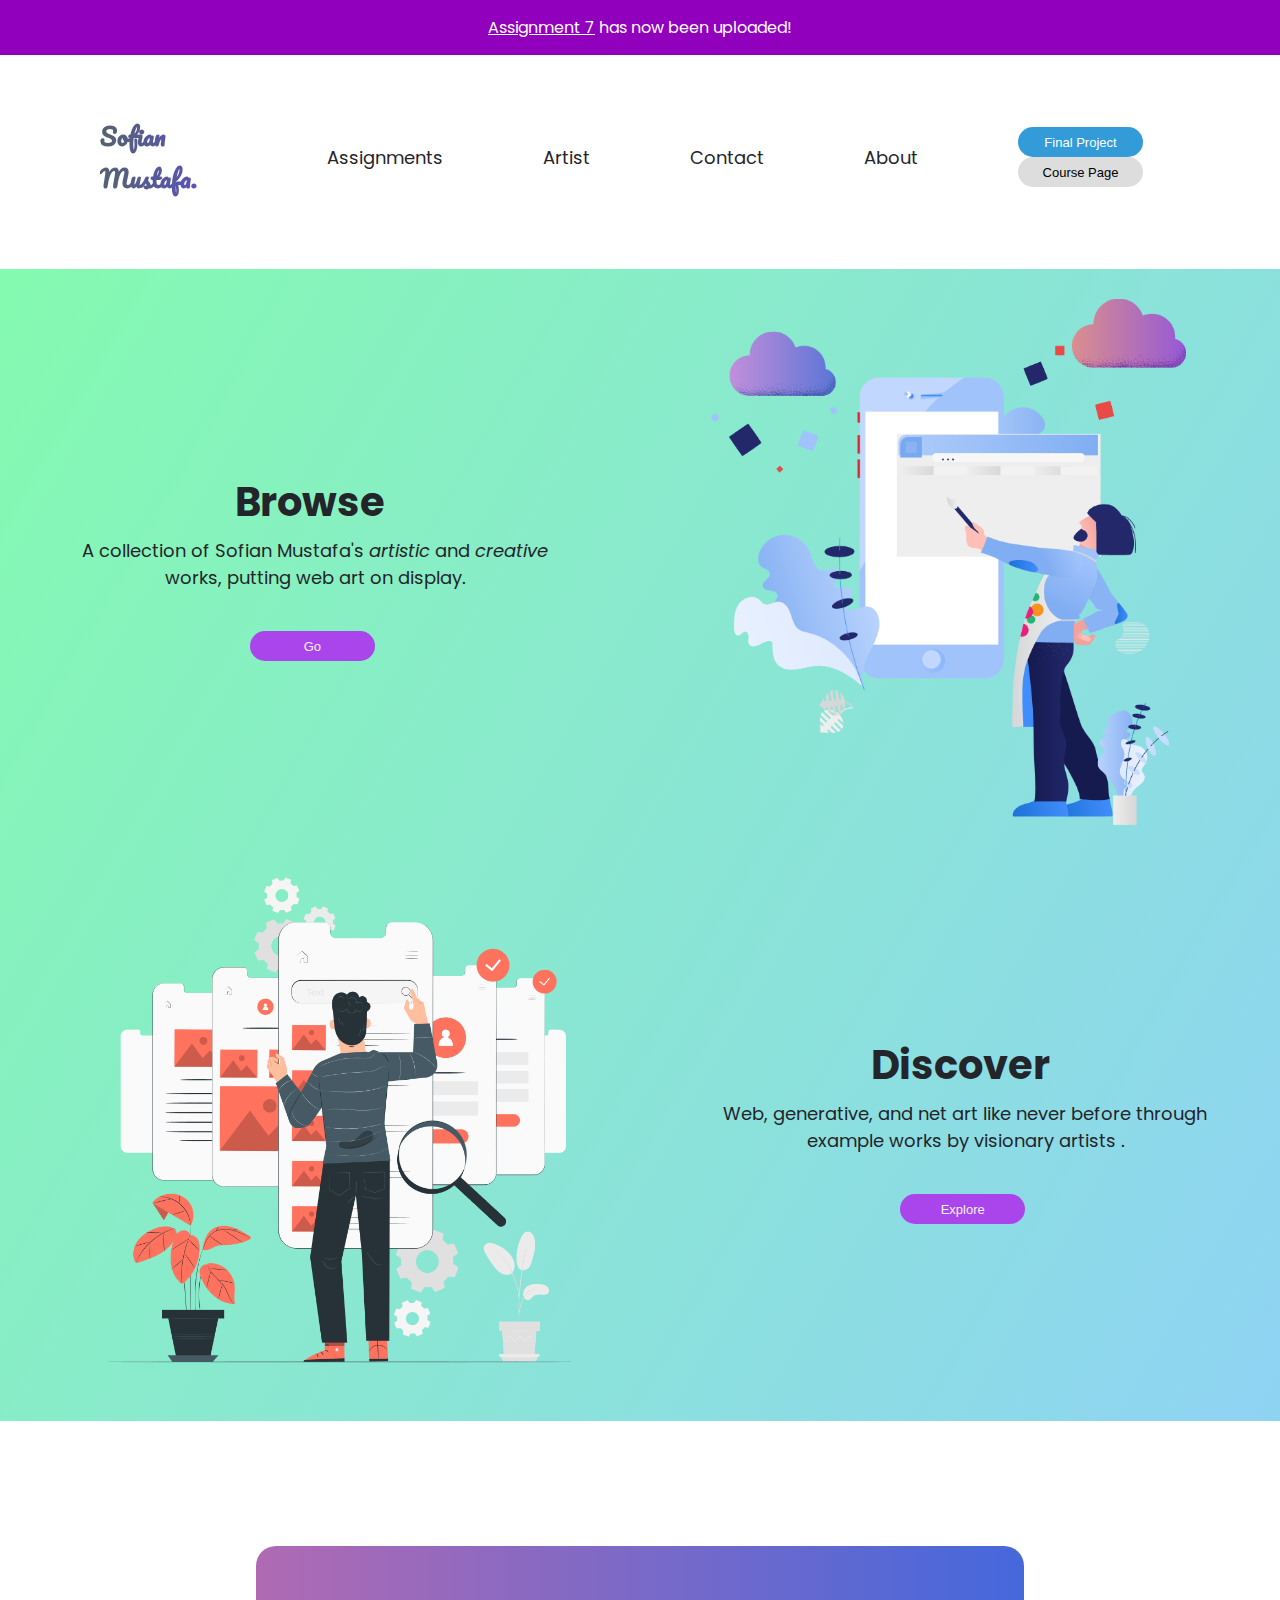
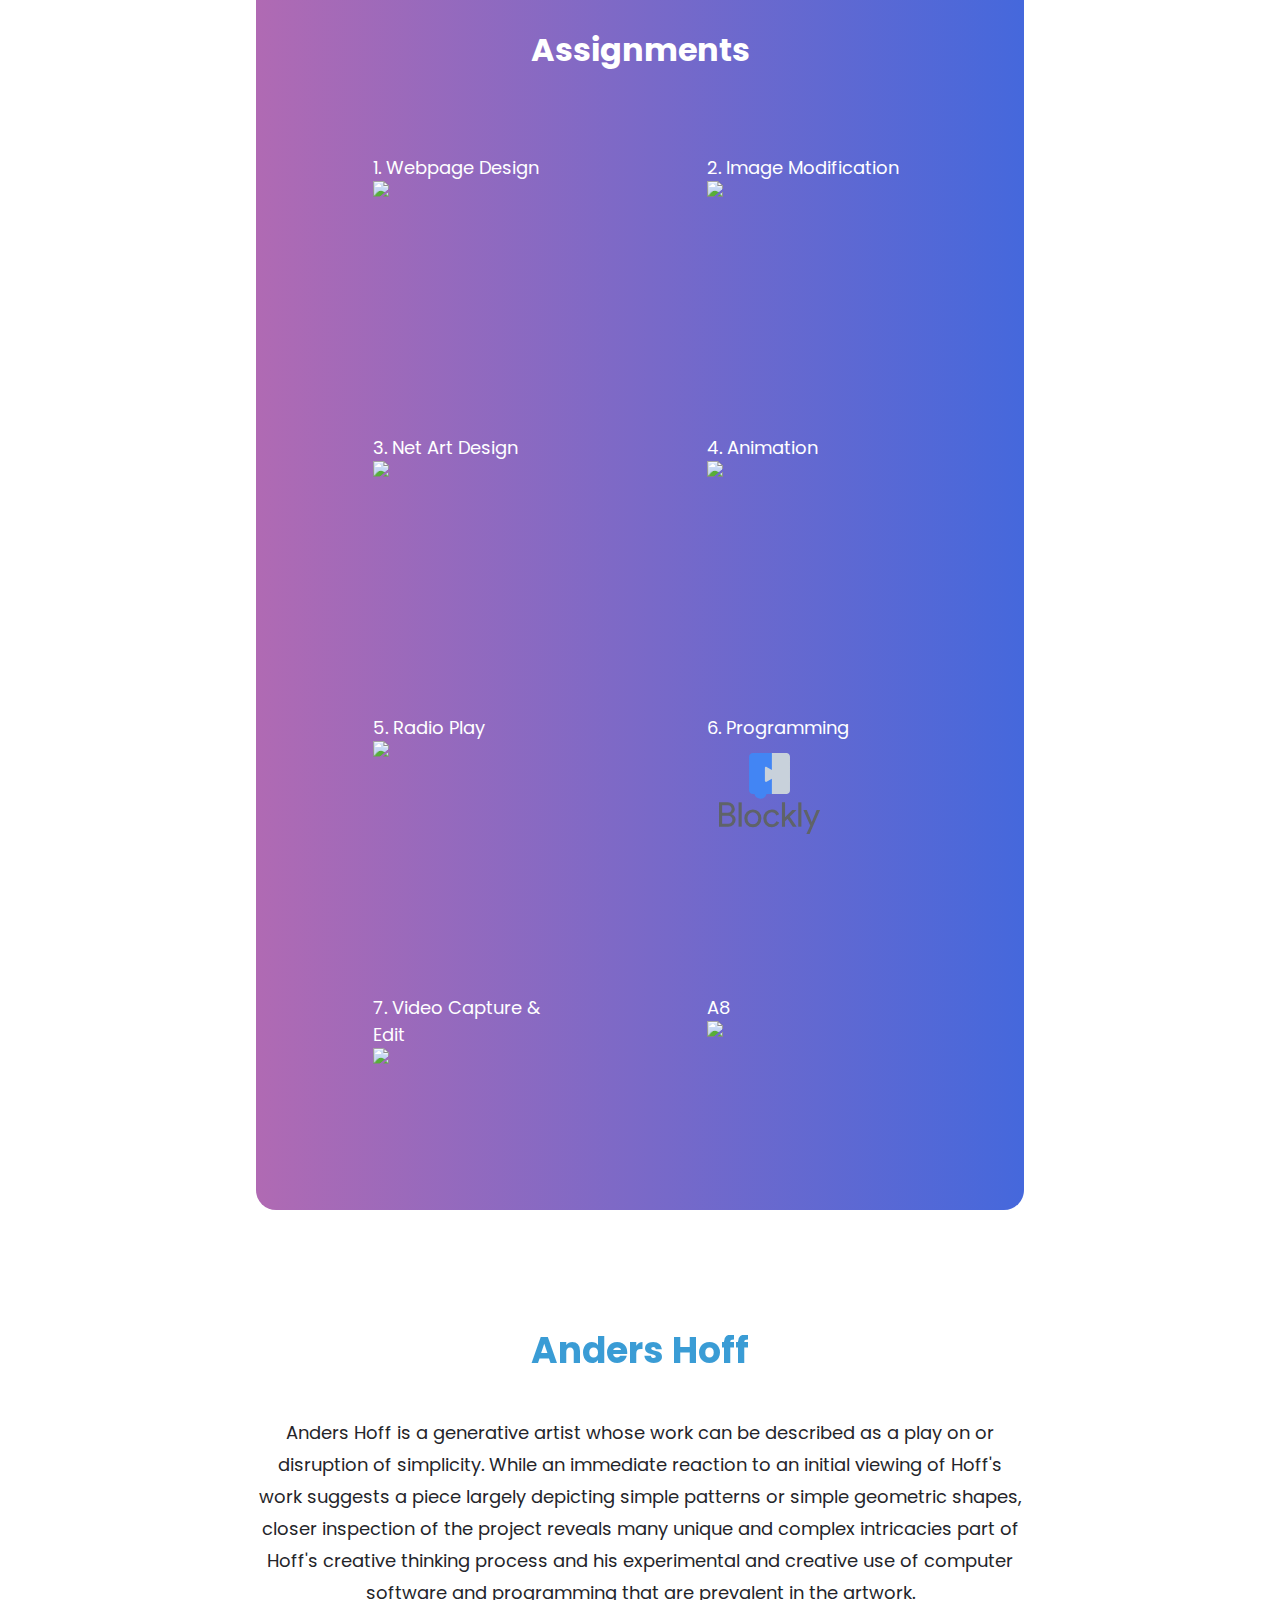
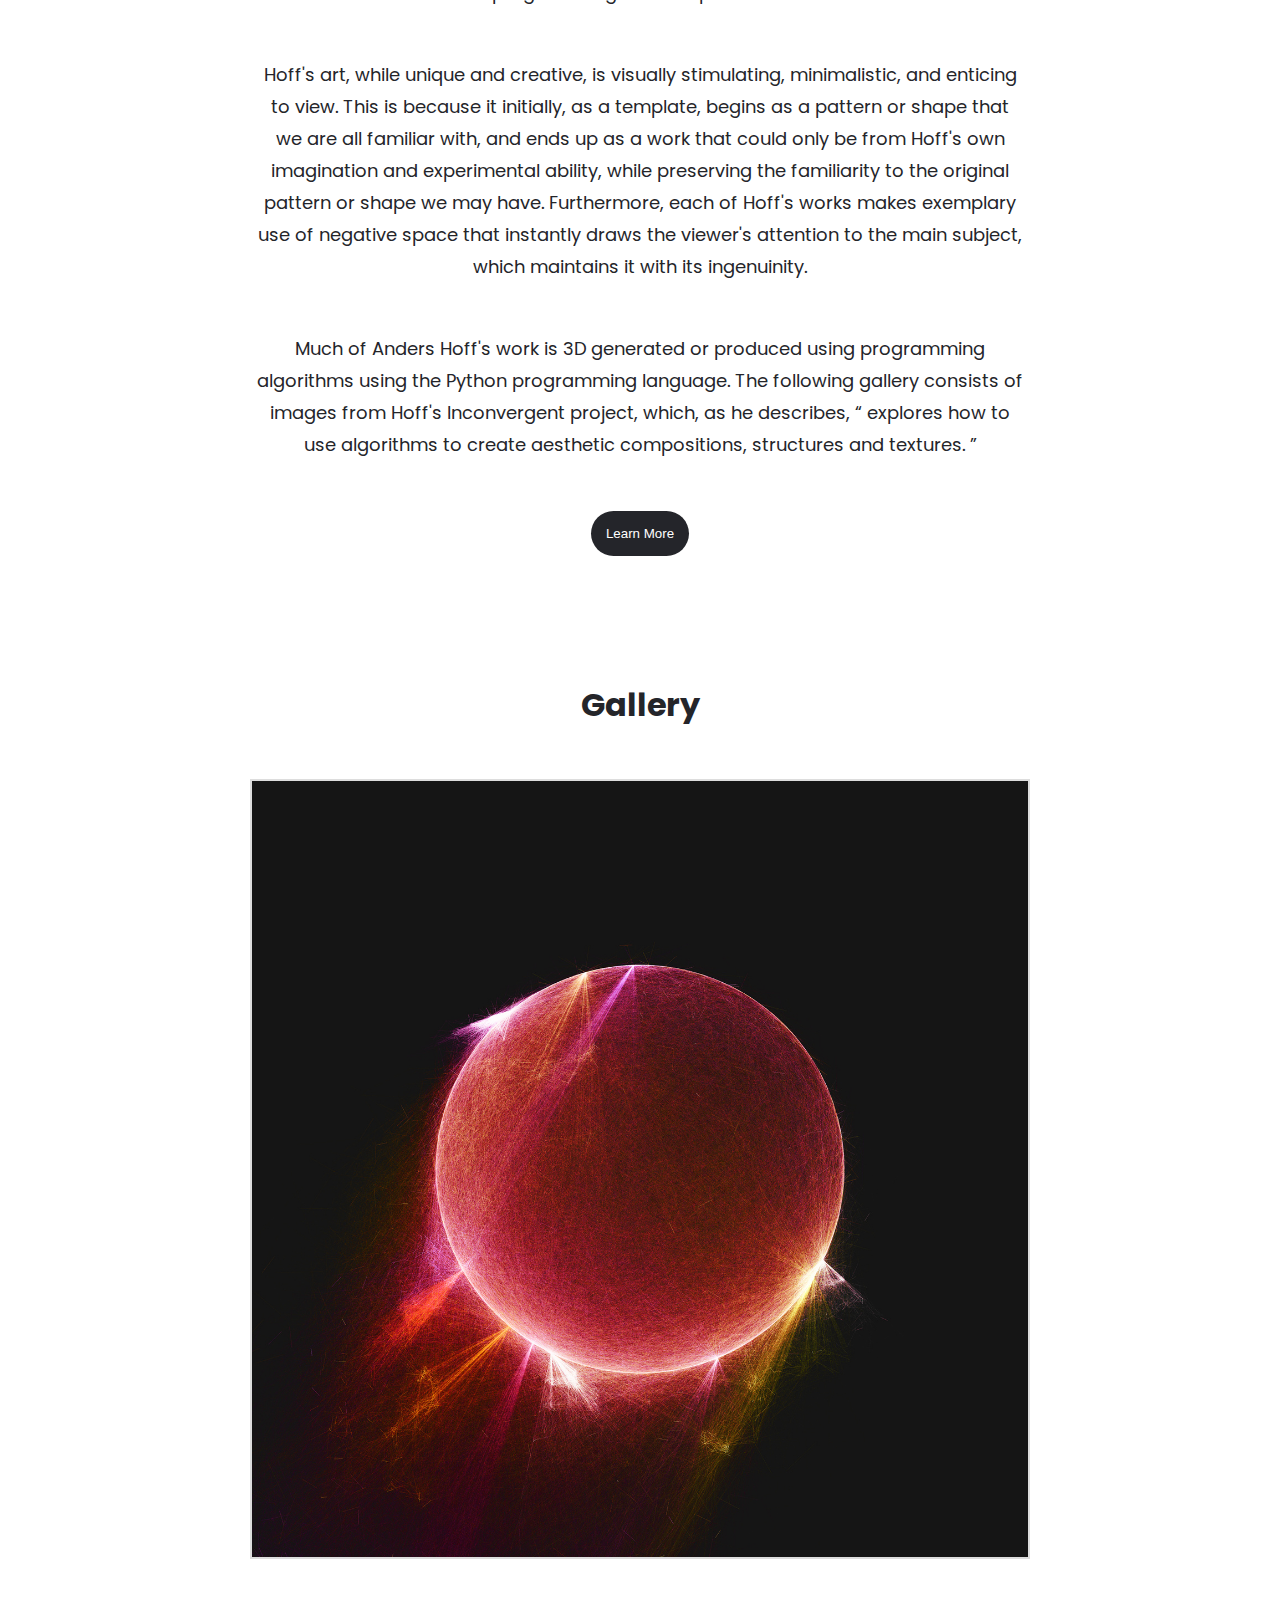
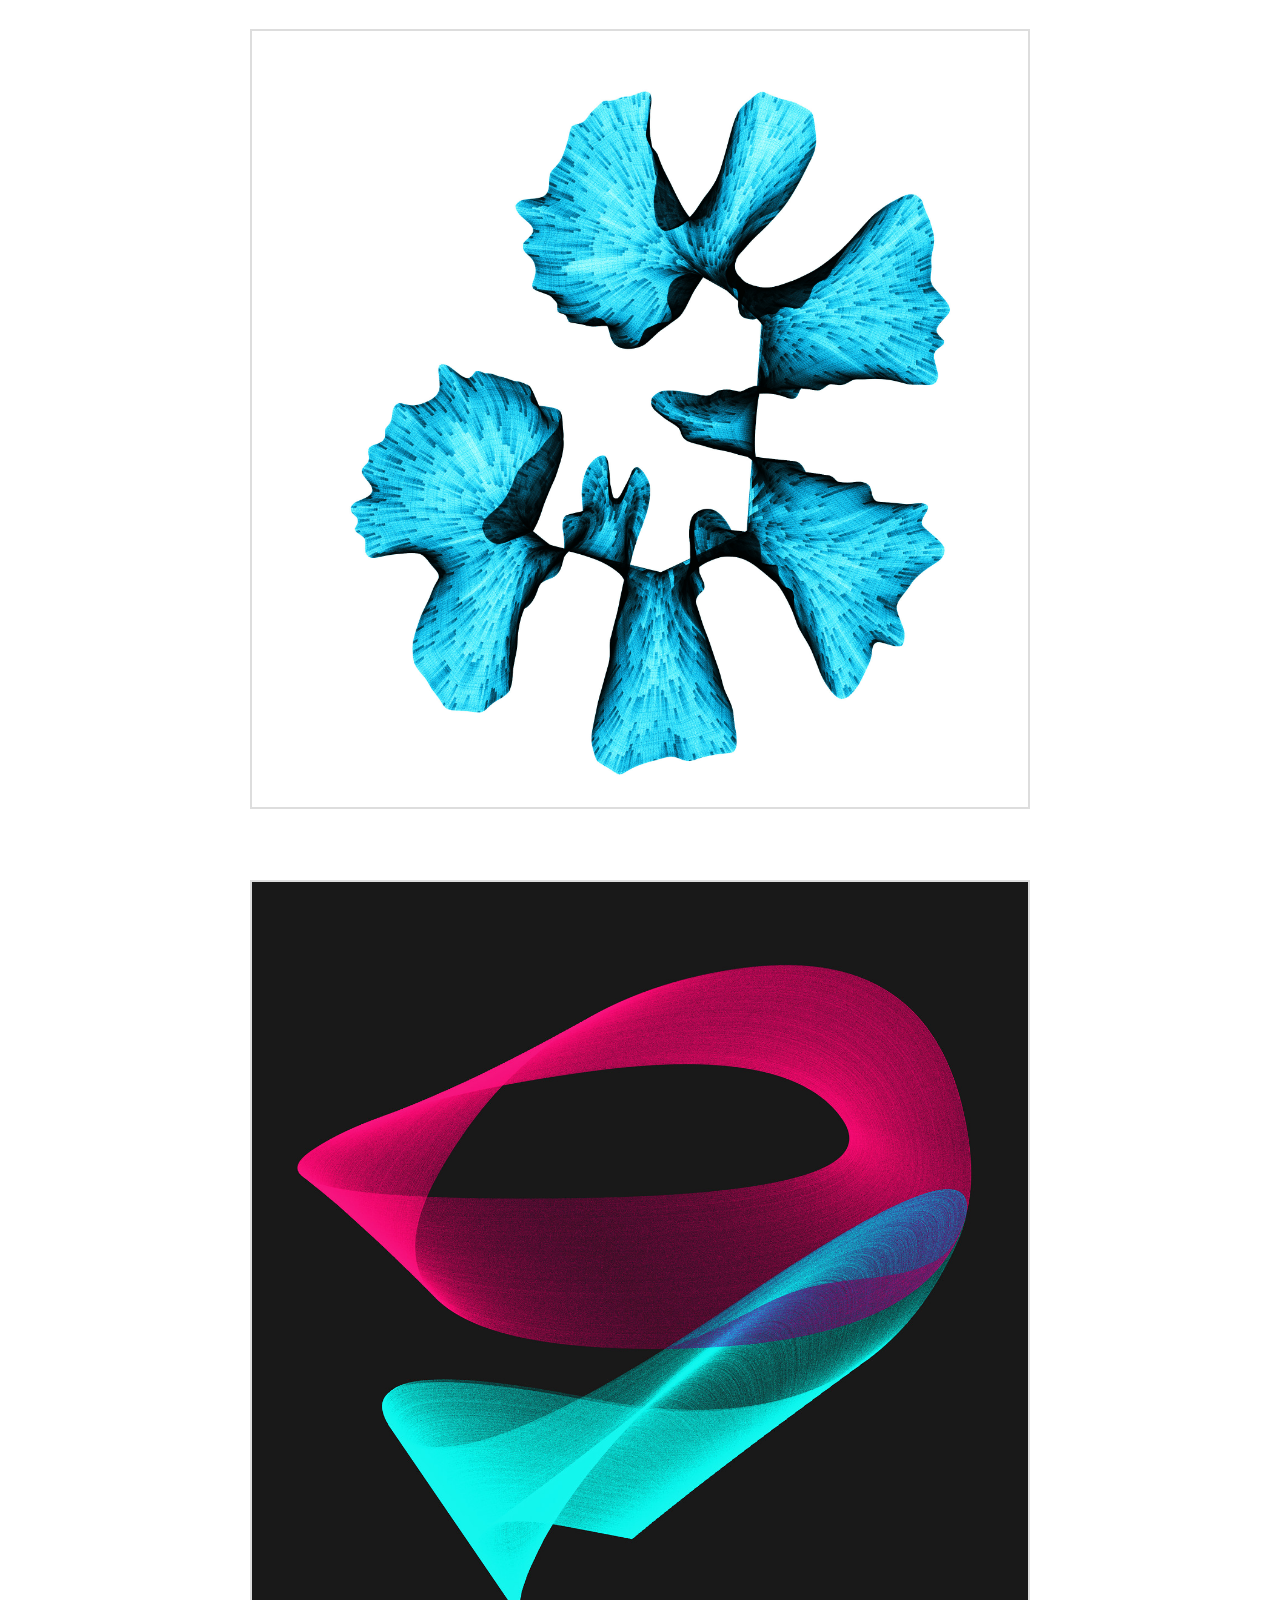
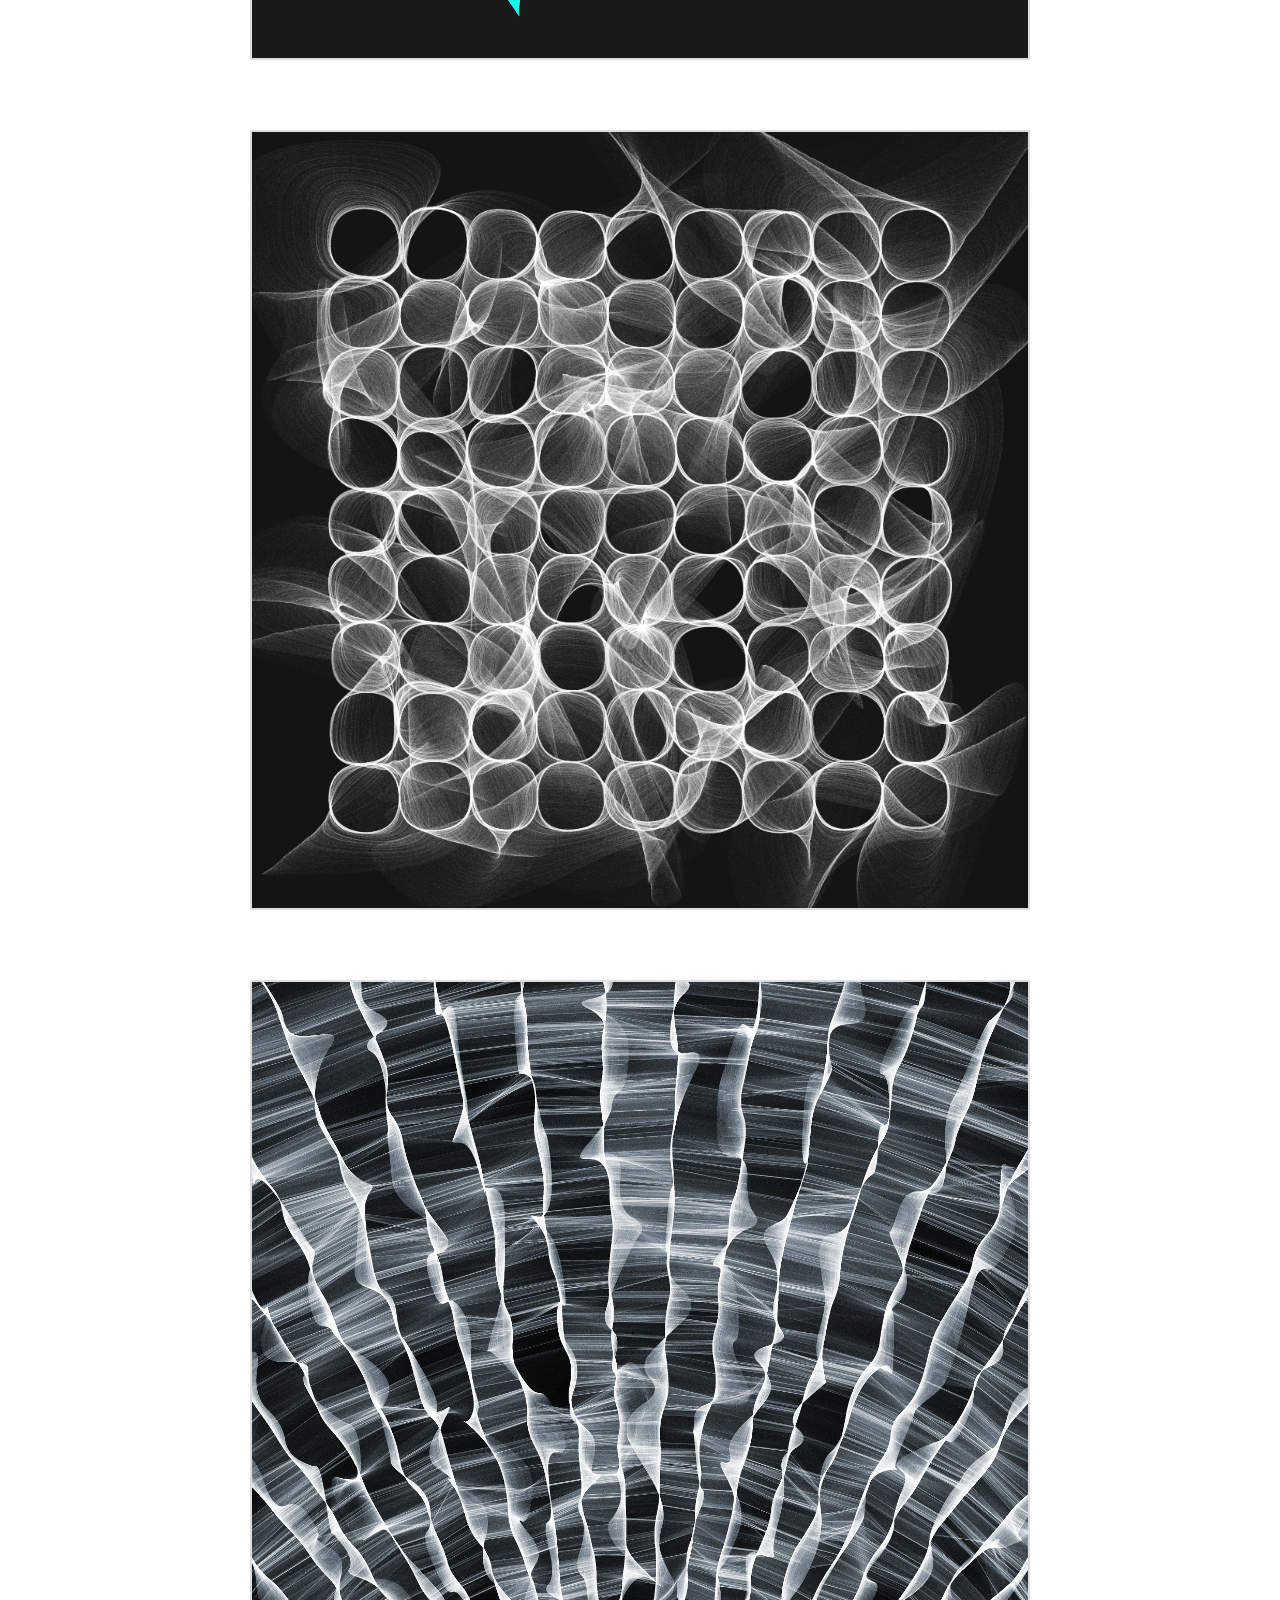
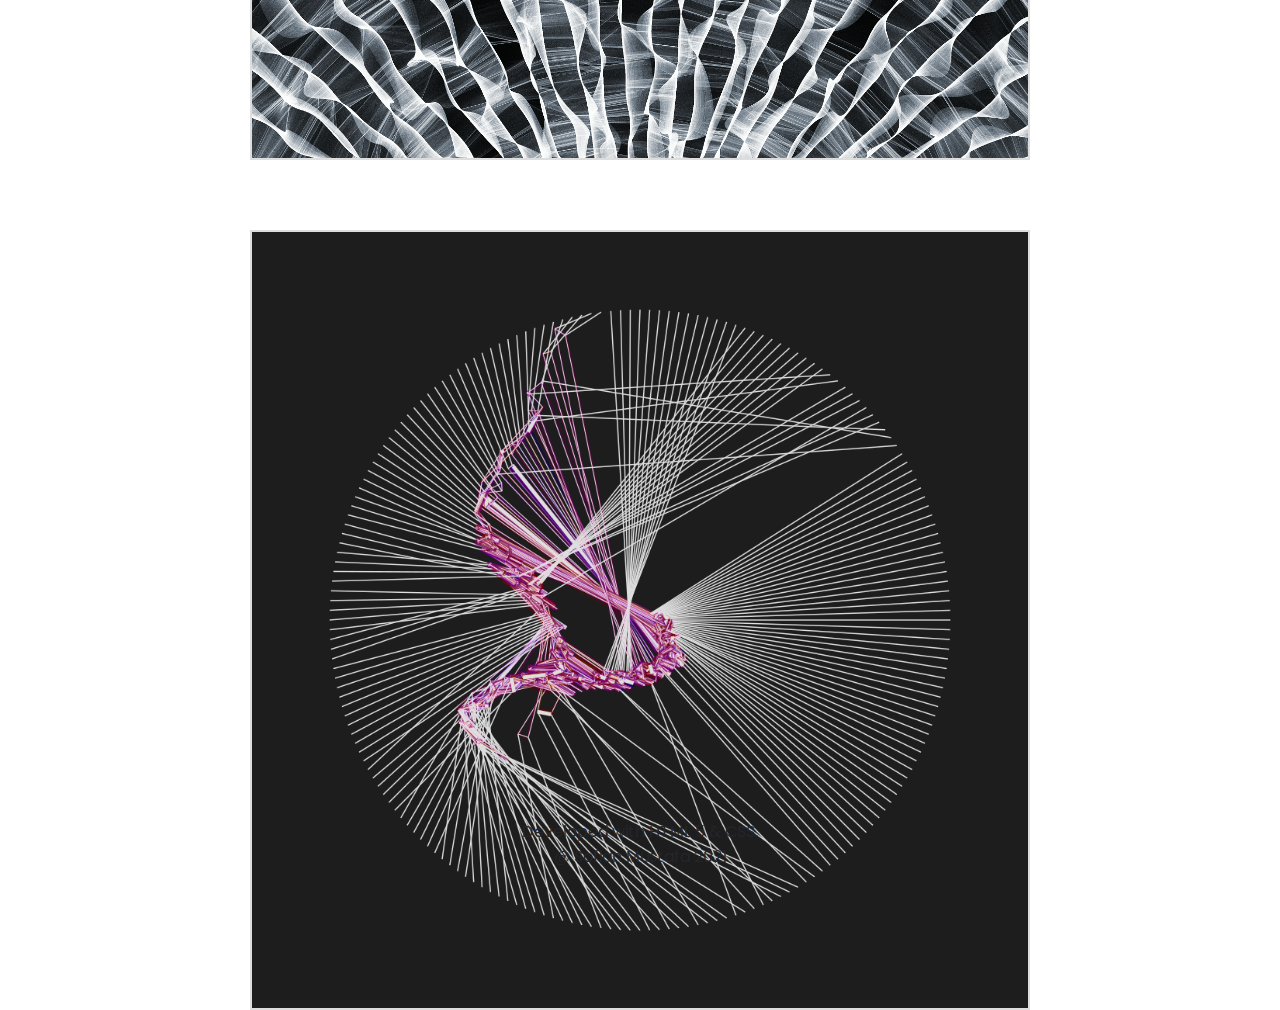
==== commit 48d12644: "Final Project Update" ====
--- a/index.html
+++ b/index.html
@@ -39,10 +39,20 @@
             </ul>
         </nav>
 
-        <button onclick="location.href='https://people.ucalgary.ca/~jparker/art321/index.html'" type="button"
-            id="CourseBtn">
-            Course Page
-        </button>
+        <div class="buttons">
+
+            <button onclick="location.href='https://the80sspot.netlify.app/'" type="button"
+                id="final-proj-btn">
+                Final Project
+            </button>
+
+            <button onclick="location.href='https://people.ucalgary.ca/~jparker/art321/index.html'" type="button"
+                id="CourseBtn">
+                Course Page
+            
+            </button>
+
+        </div>
 
     </header>
 
--- a/styles.css
+++ b/styles.css
@@ -13,7 +13,7 @@
 }
 
 #info-bar{
-    background: rgb(20, 20, 20);
+    background: rgb(145, 0, 189);
     color: white;
     padding: 15px;
     text-align: center;
@@ -25,7 +25,7 @@
 
 header{
     display: flex;
-    justify-content: space-around;
+    justify-content: space-evenly;
     align-items: center;
     margin-top: 20px;
     margin-bottom: 60px;
@@ -33,7 +33,11 @@
     
 }
 
-#CourseBtn{
+.buttons{
+    width: 15vw;
+}
+
+#CourseBtn, #final-proj-btn{
     border: 2px solid transparent;
     background-color: rgb(221, 221, 221);
     border-radius: 20px;
@@ -44,9 +48,15 @@
     font-size: small;
 }
 
-#CourseBtn:hover, #LearnMoreBtn:hover{
+#CourseBtn:hover, #LearnMoreBtn:hover, #final-proj-btn:hover{
     background-color: rgb(169, 69, 235);
     box-shadow: 4px 8px #888888d2;
+}
+
+#final-proj-btn{
+    background-color: #329bd8;
+    margin-right: 1.5vw;
+    color: white;
 }
 
 
@@ -378,6 +388,33 @@
     }
 }
 
+@media screen and (max-width:2560px) {
+    #nav-links{
+        margin-left: 7vw;
+        
+    
+    }
+    
+}
+
+@media screen and (max-width:1920px) {
+    #nav-links{
+        margin-left: 4vw;
+        
+    
+    }
+    
+}
+
+@media screen and (max-width:1280px) {
+    #nav-links{
+        margin-left: 0vw;
+        
+    
+    }
+    
+}
+
 
 /*@media screen and (max-width:2222px){
     #hero #illustration{
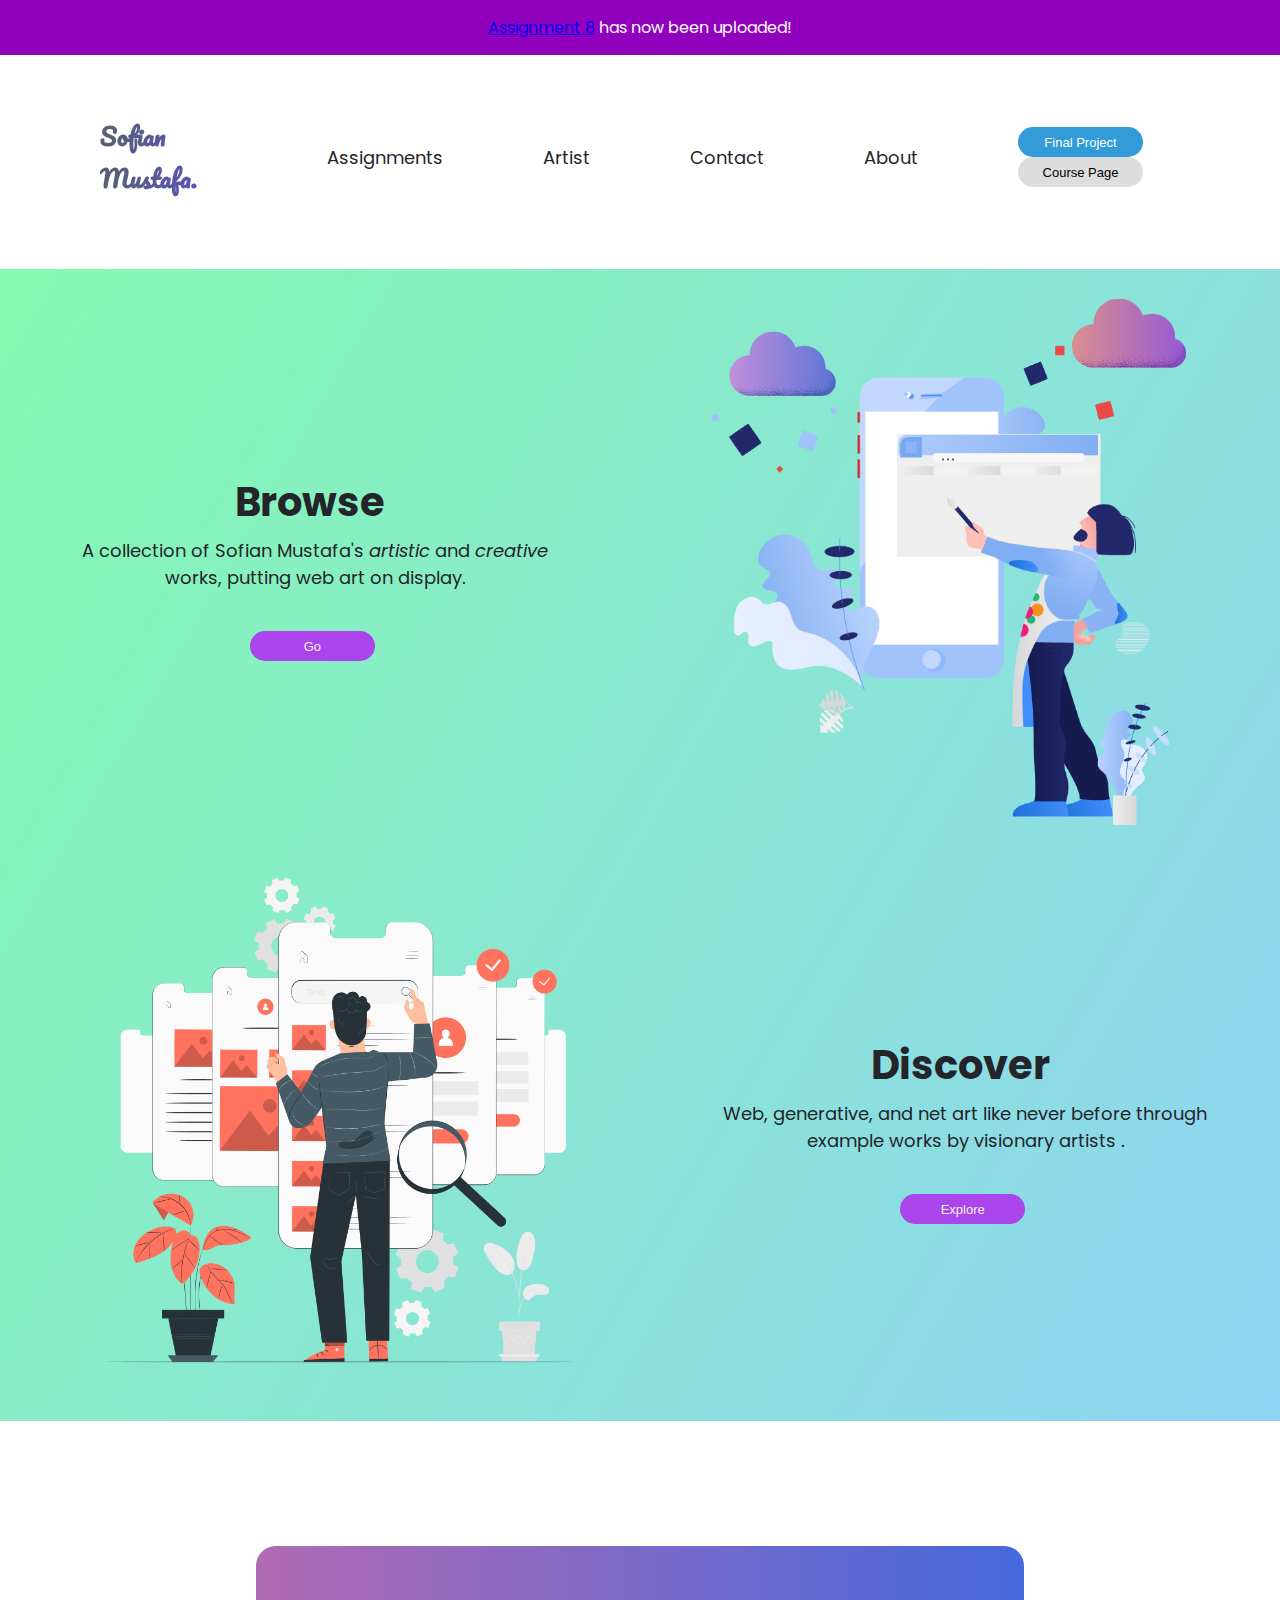
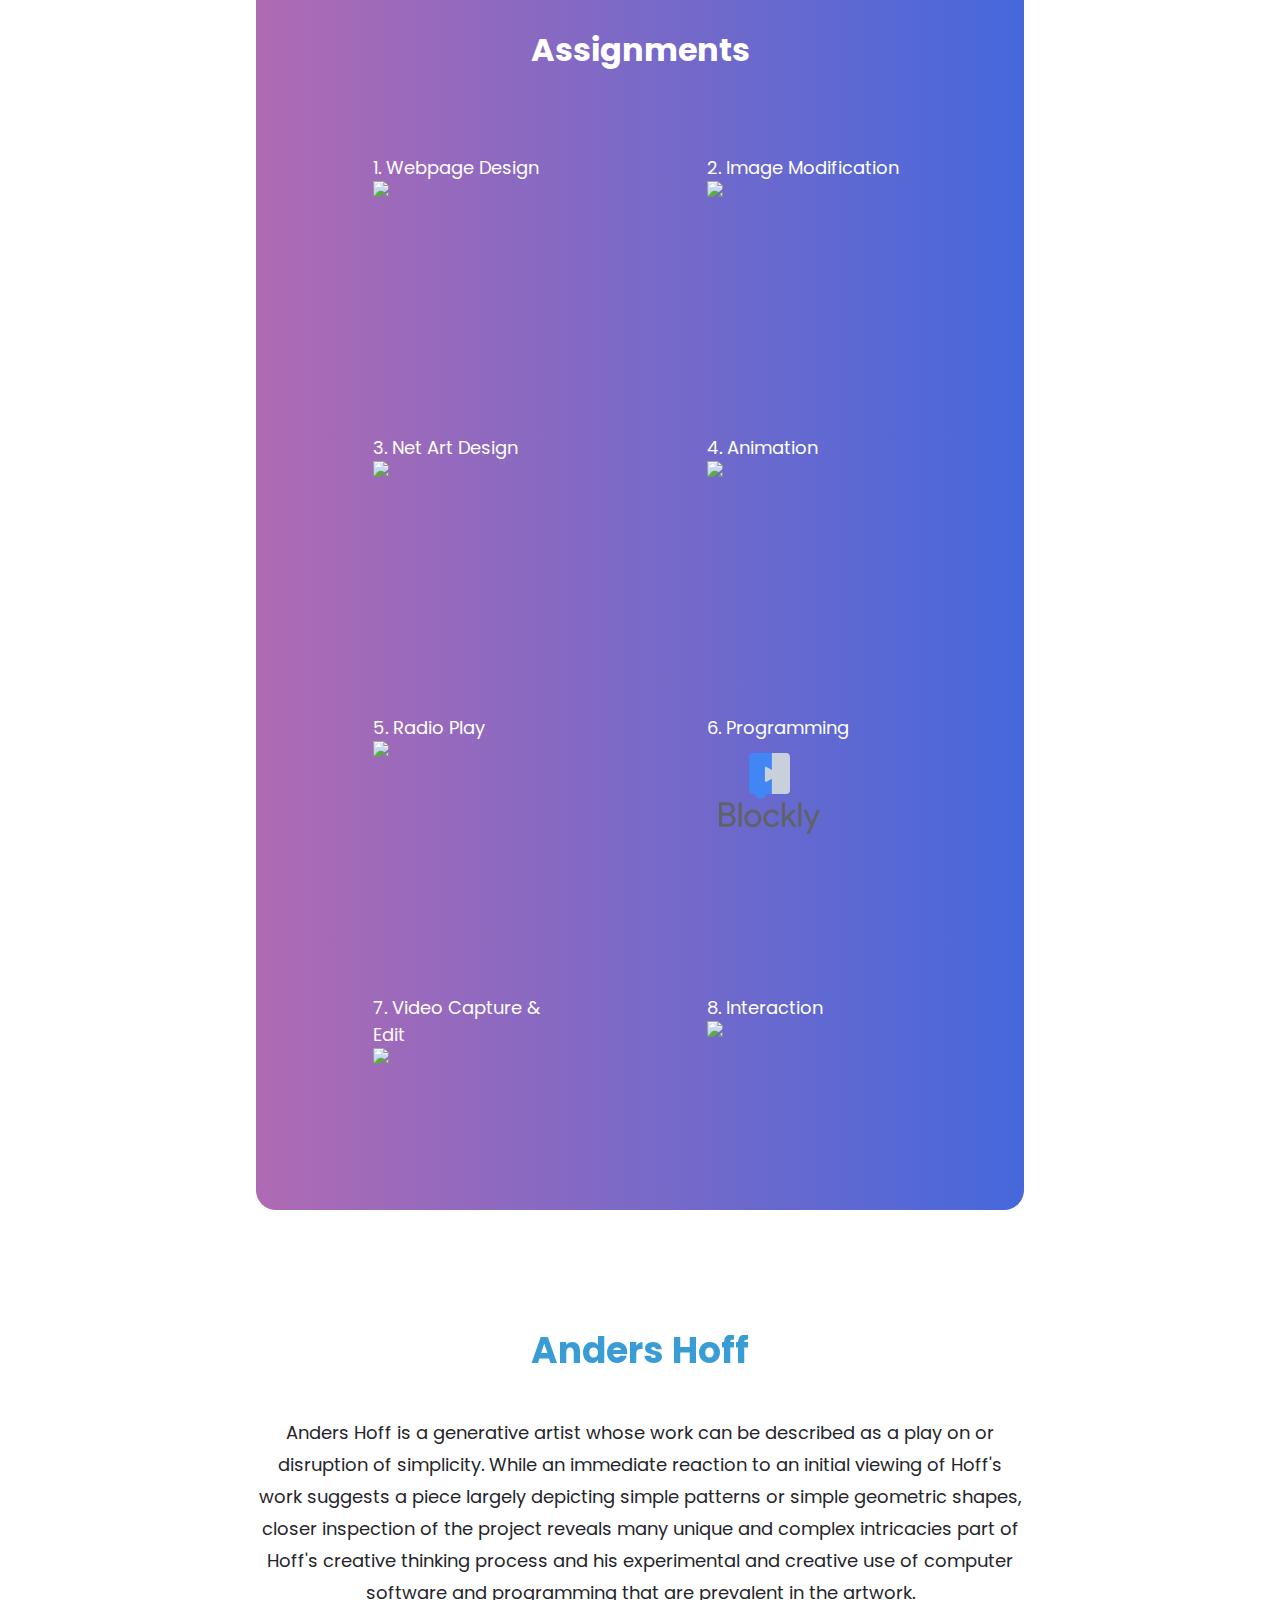
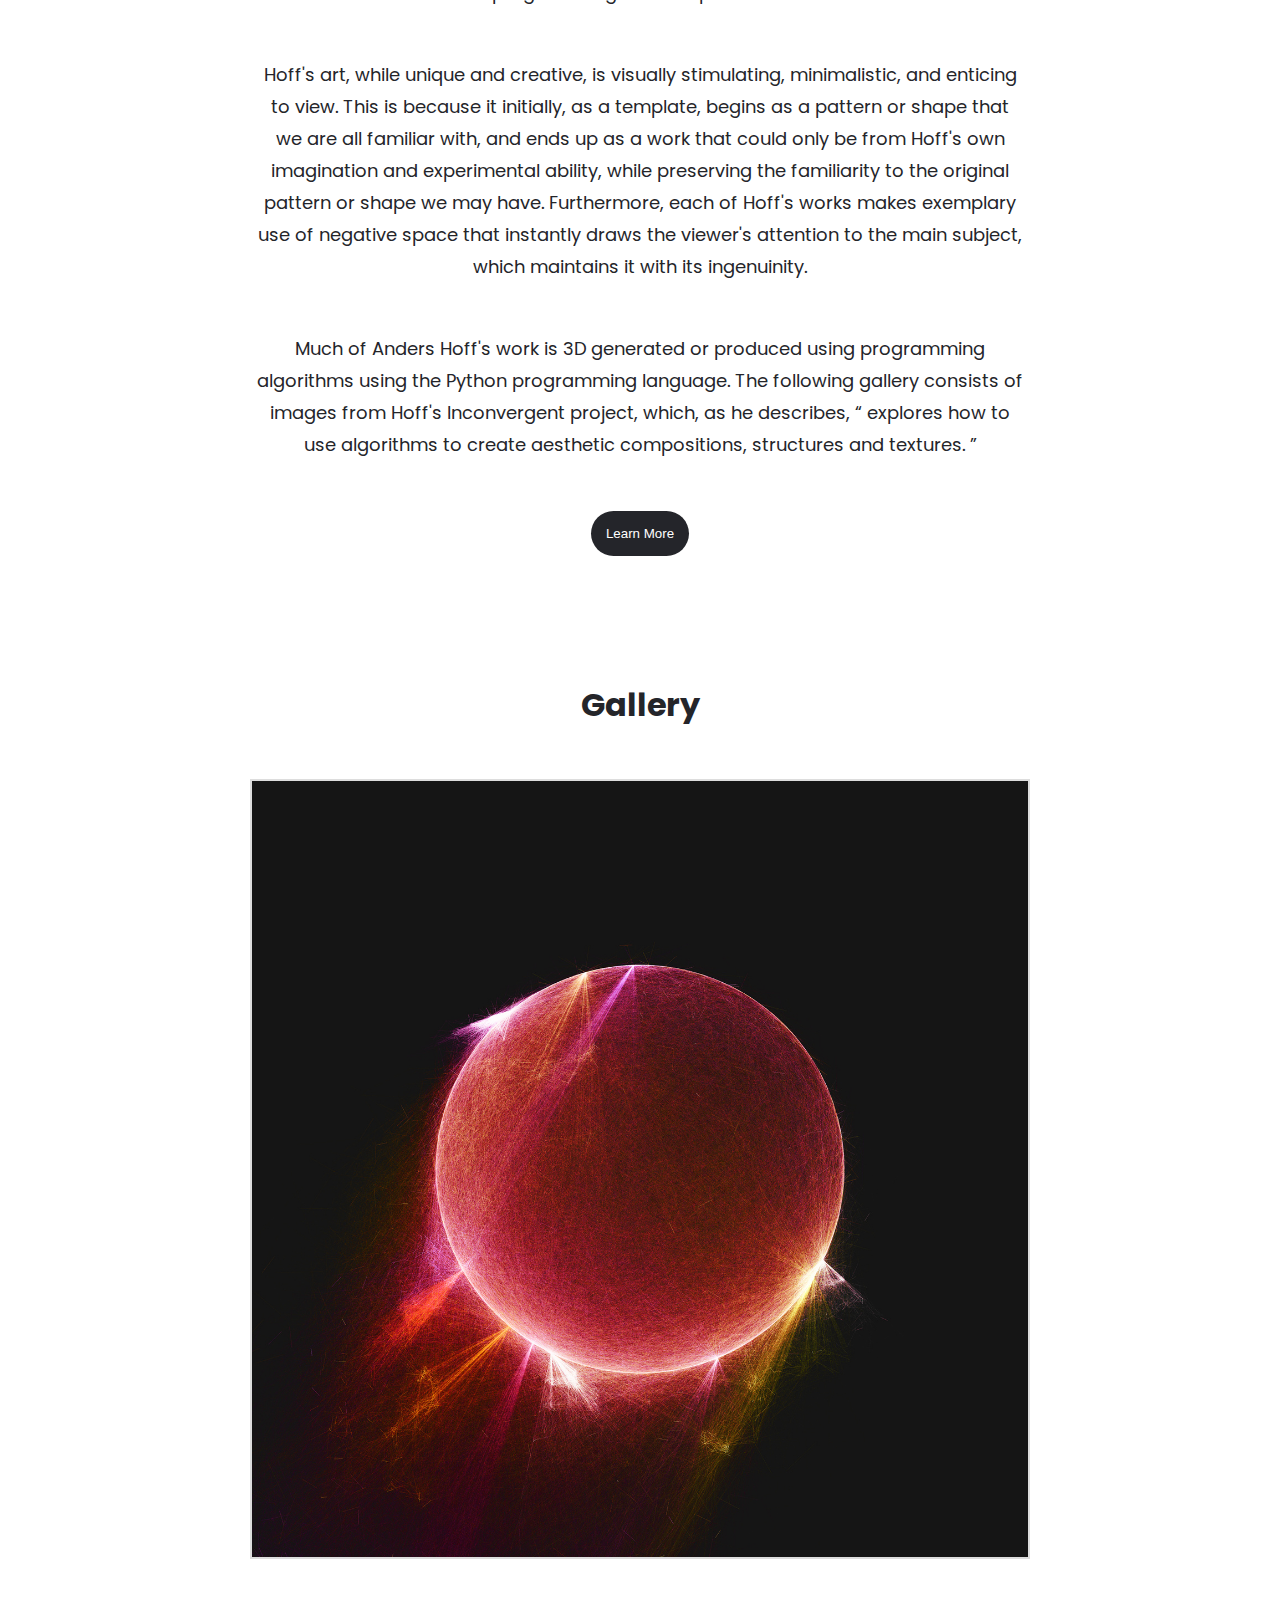
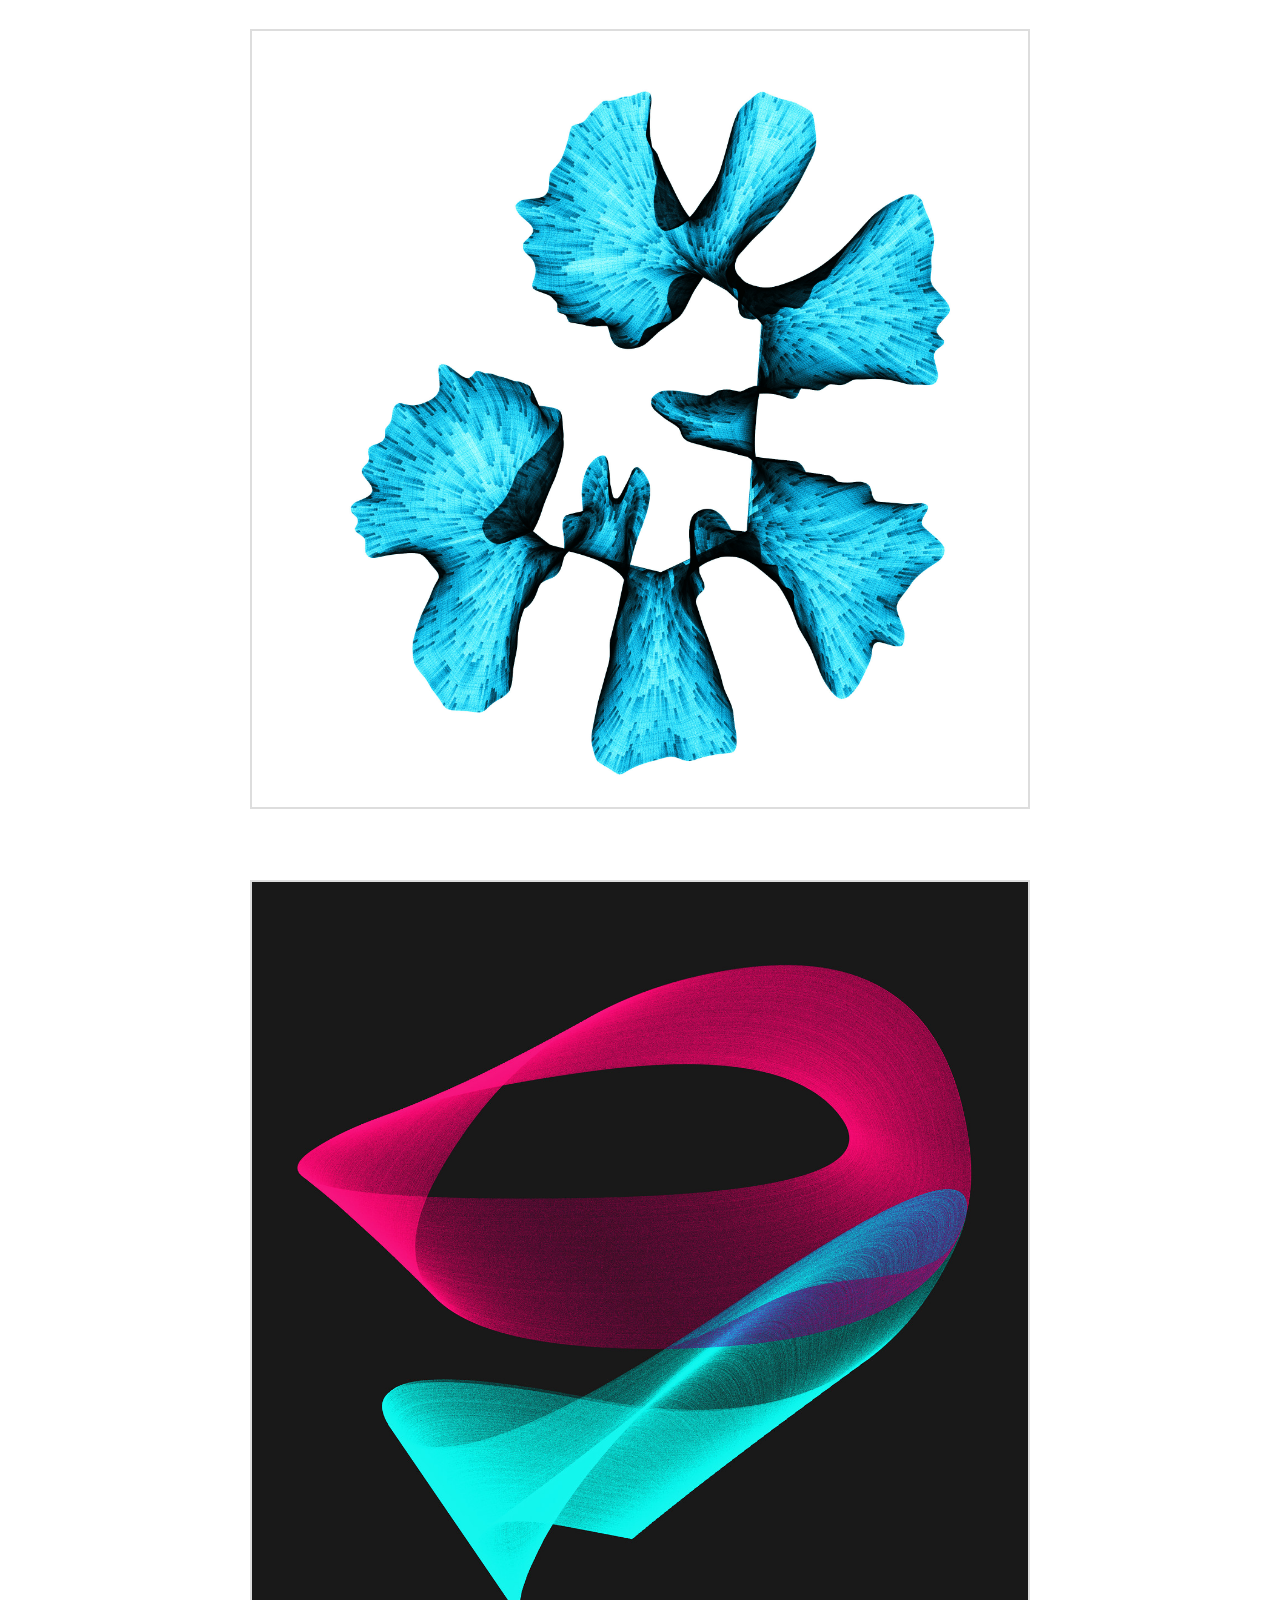
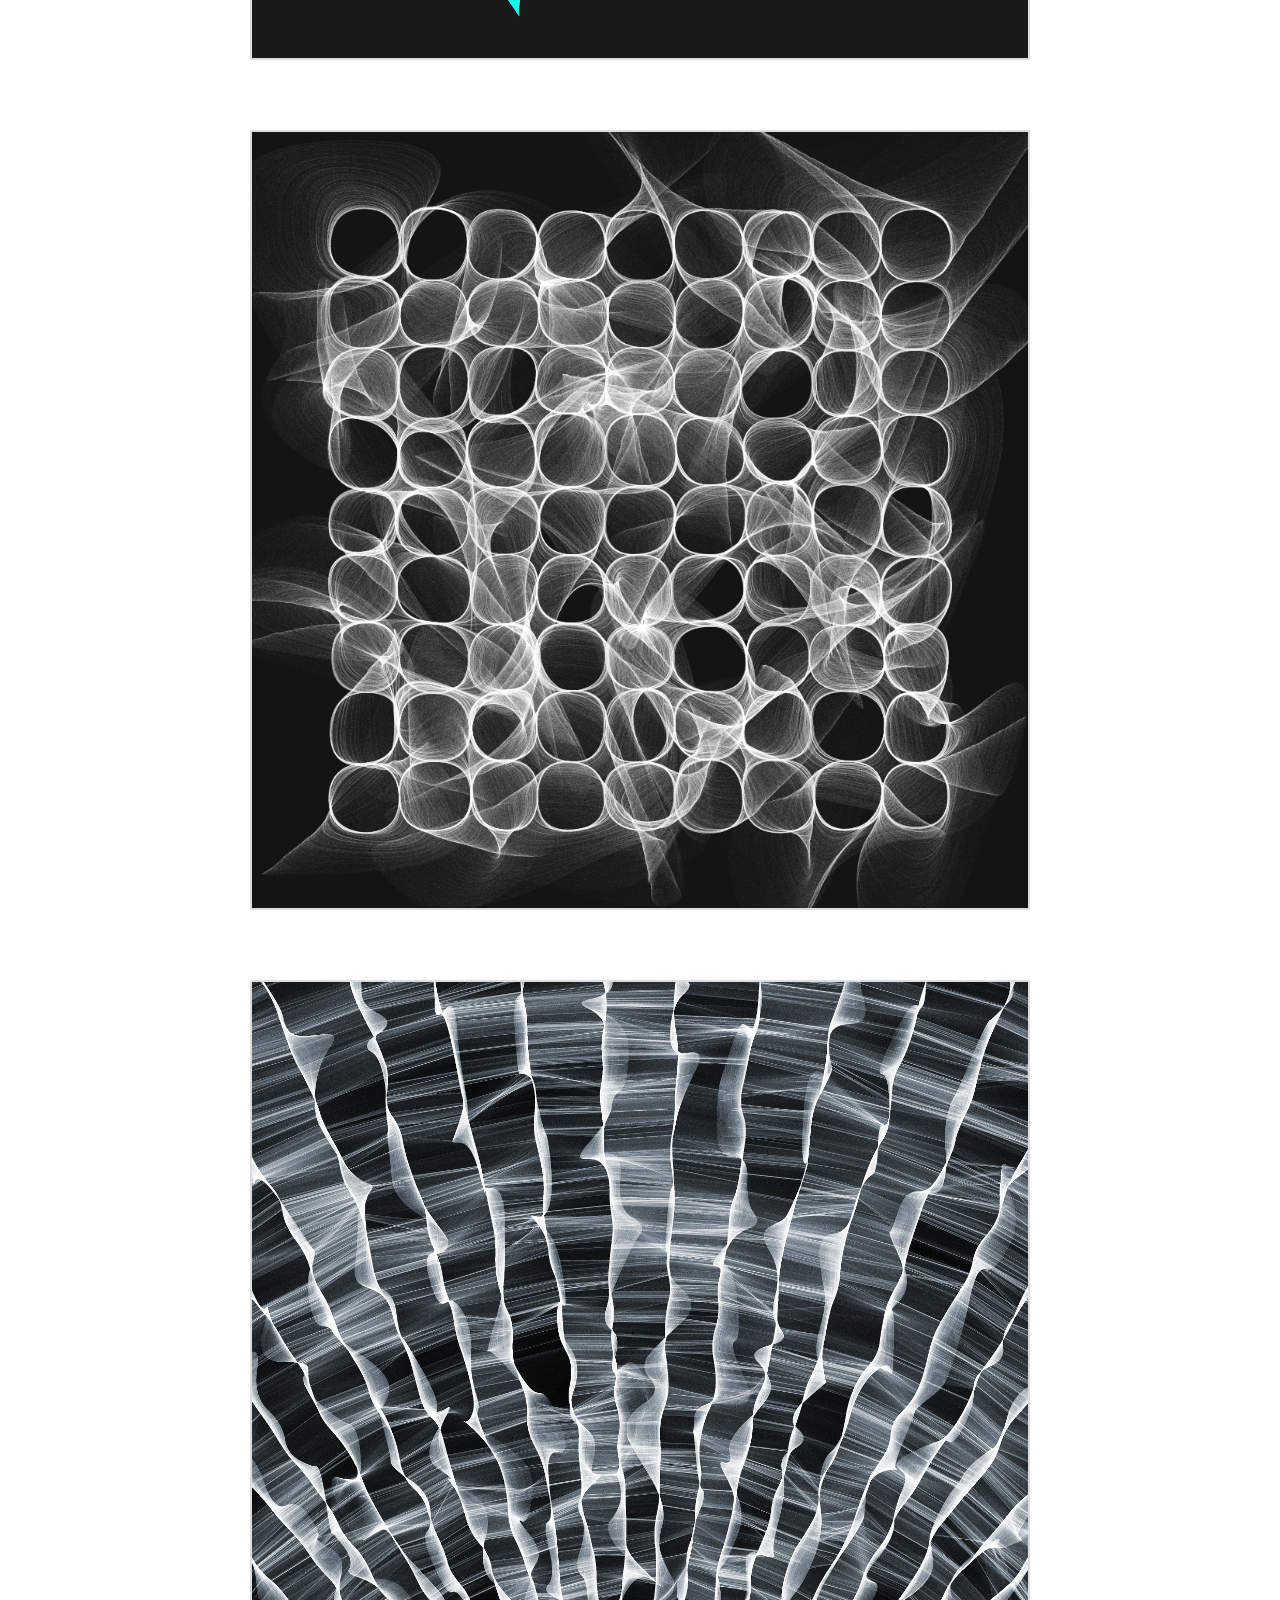
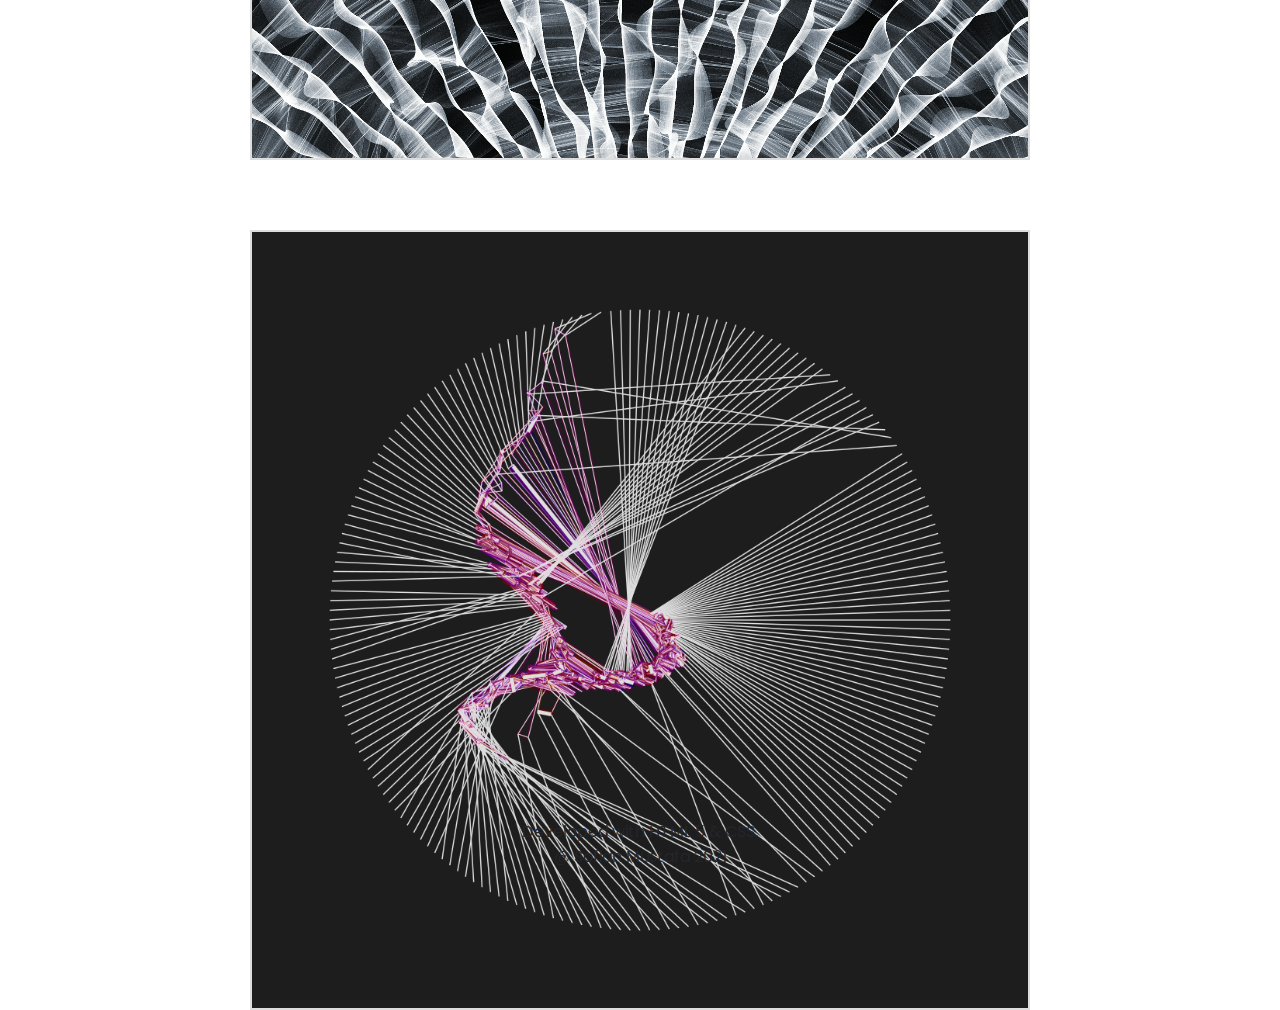
==== commit 225bf753: "Add files via upload" ====
--- a/index.html
+++ b/index.html
@@ -12,7 +12,8 @@
 
 <body>
     <div id="info-bar">
-        <a onclick="onVideoClick('./Media/A7/C0057_1.mp4');">Assignment 7</a> has now been uploaded!
+        <!--<a onclick="onVideoClick('./Media/A7/C0057_1.mp4');">Assignment 7</a> has now been uploaded!-->
+        <a href="/A8.html">Assignment 8</a> has now been uploaded!
     </div>
 
     <header>
@@ -150,9 +151,9 @@
             </li>
 
             <li>
-                <a href="index2.html" title="Assignment 8">
-                    A8
-                    <img src="https://img.icons8.com/dusk/64/000000/download.png" width=90px />
+                <a href="/A8.html" title="Assignment 8">
+                    8. Interaction
+                    <img src="https://img.icons8.com/office/80/000000/controller.png"/ width="90px">
                 </a>
             </li>
         </ol>
